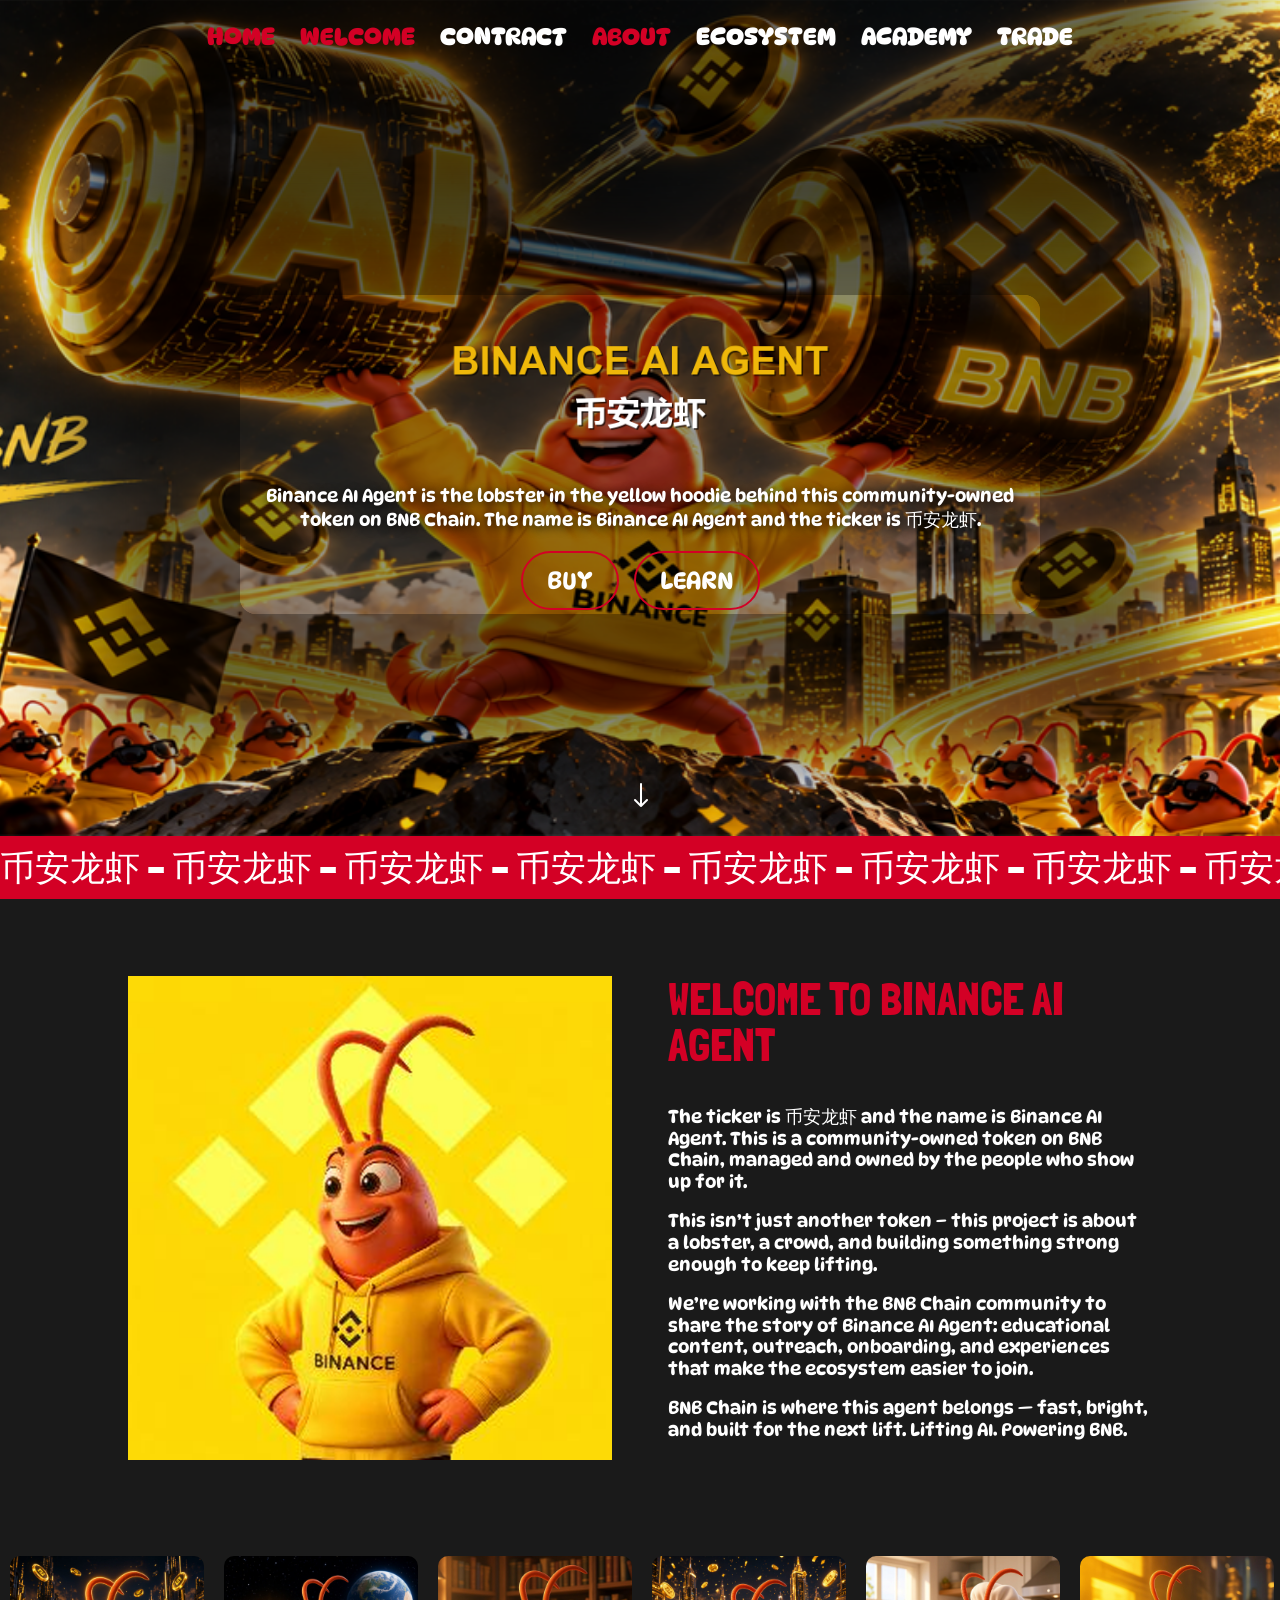
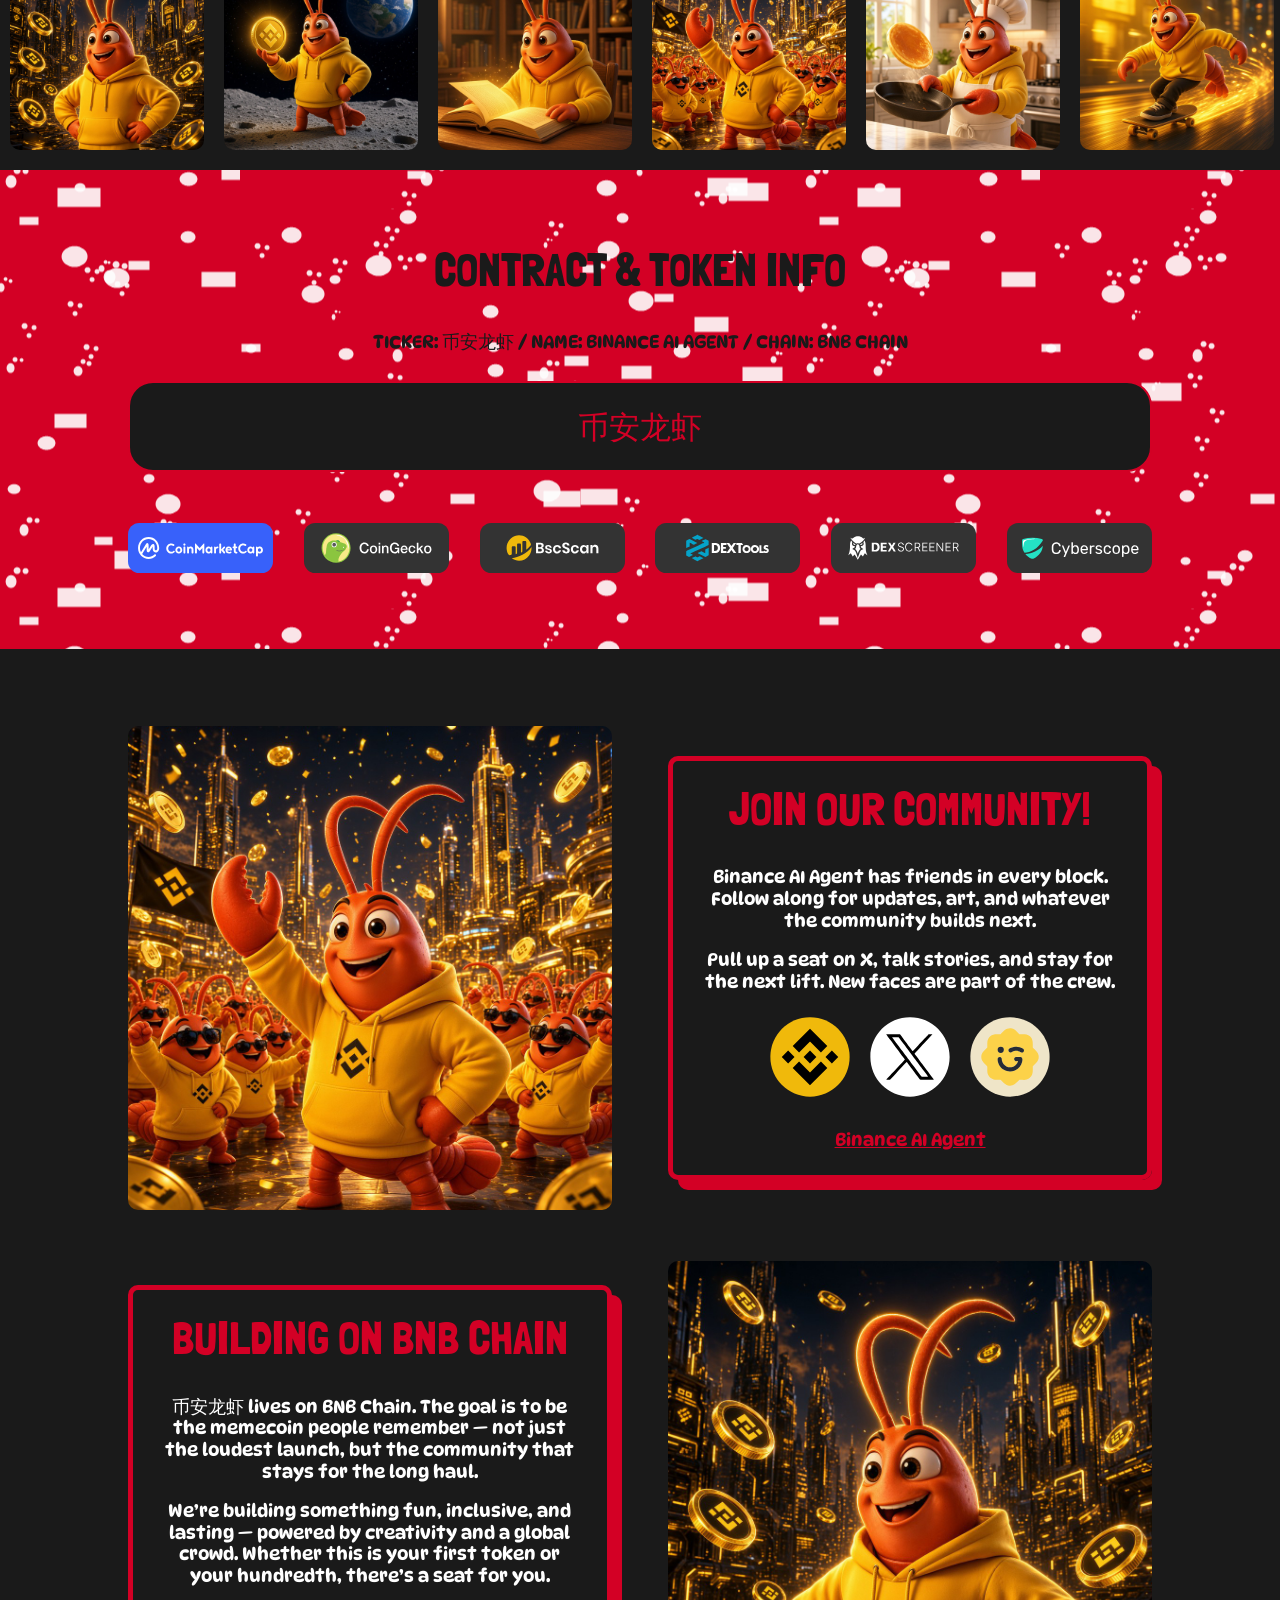
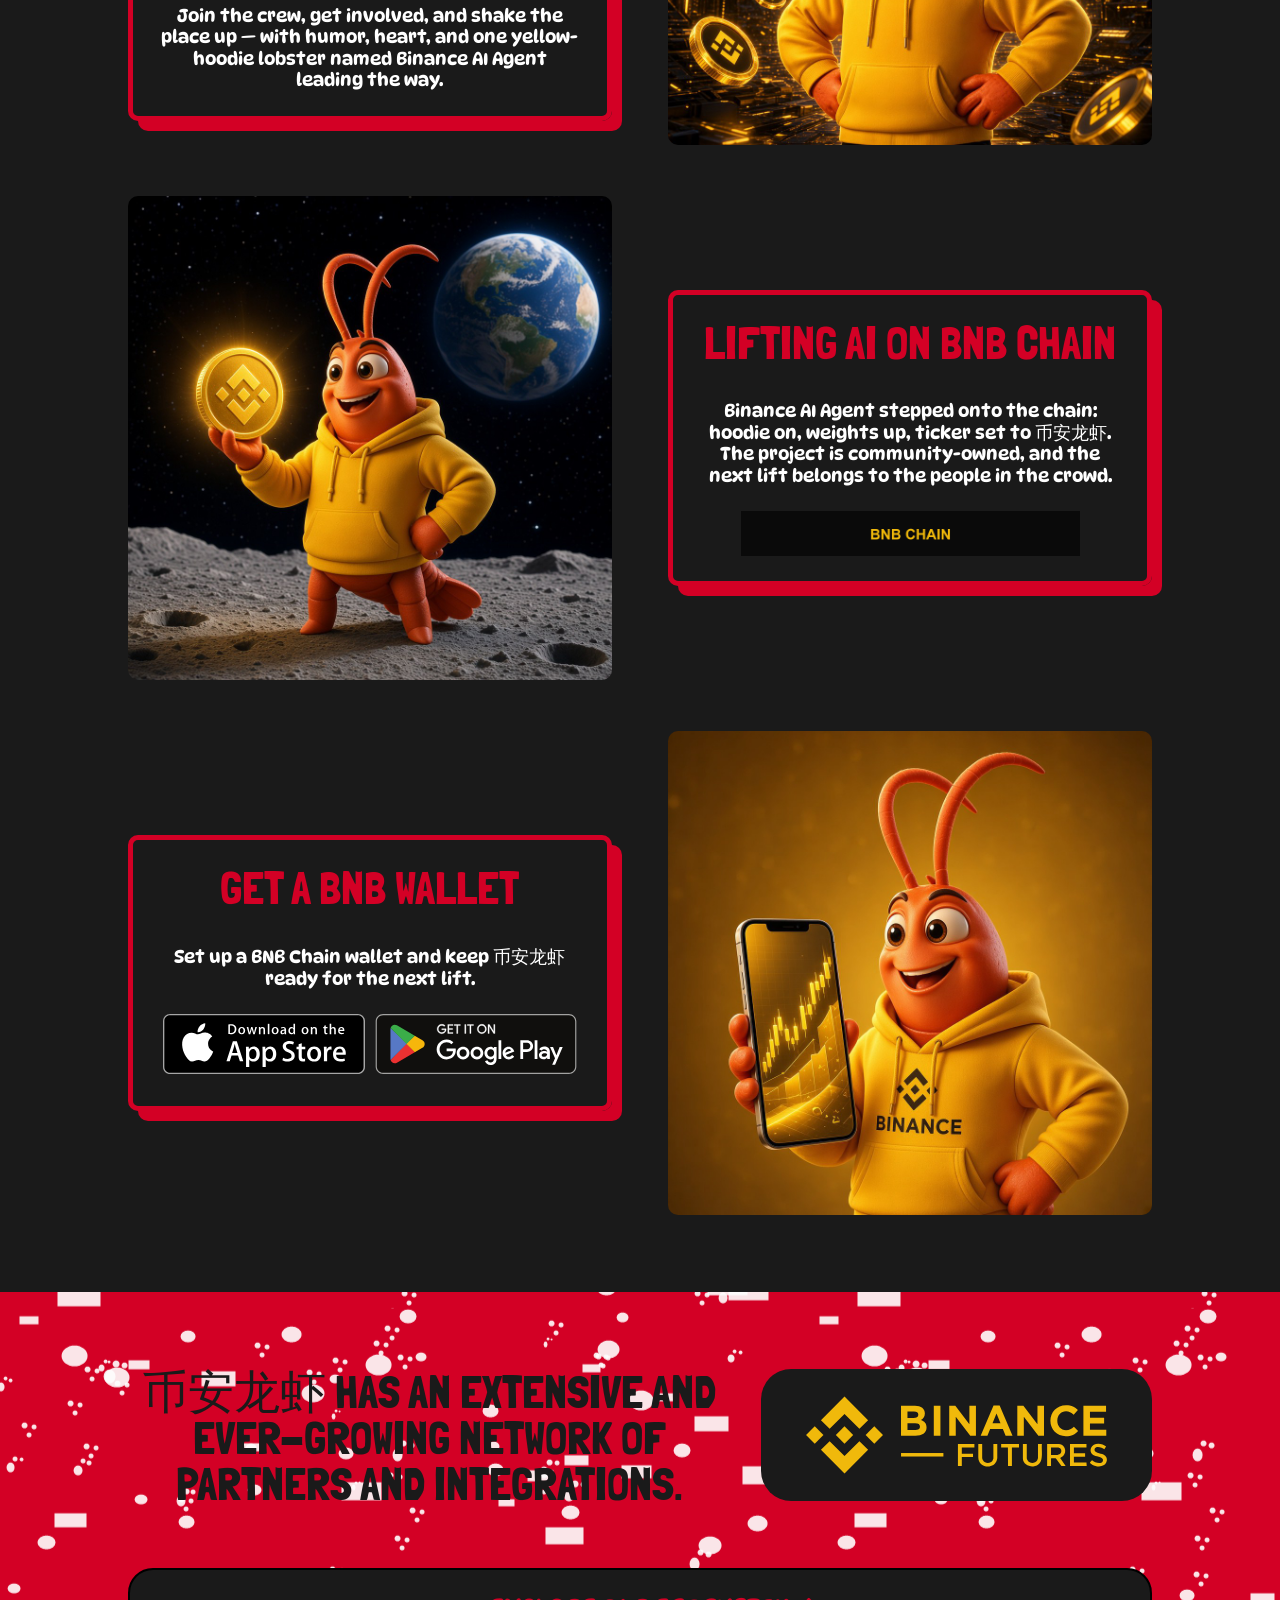
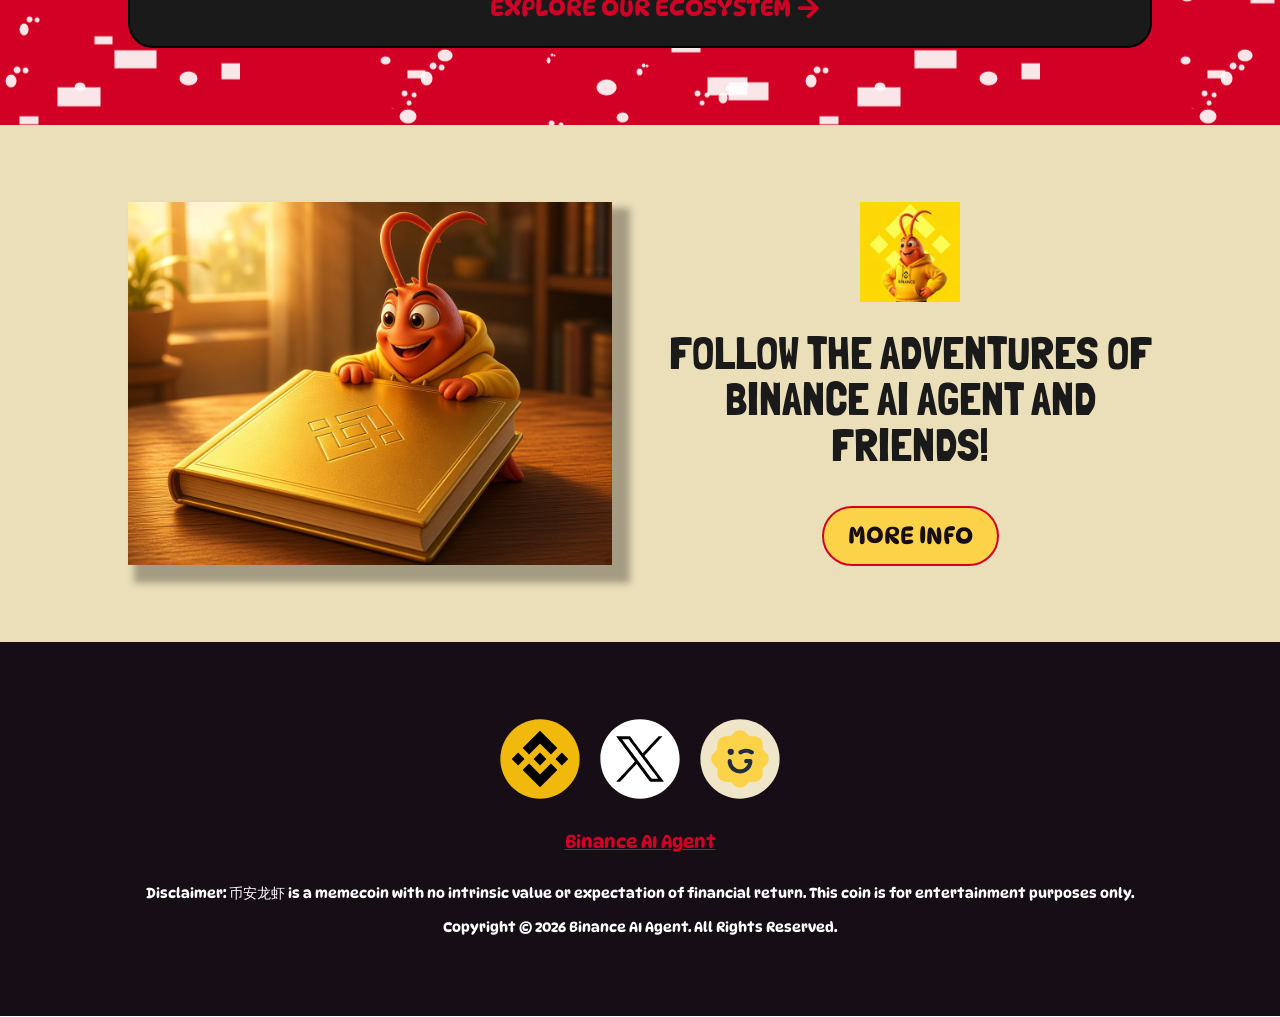
==== index.html @ 74824ec0 "init" ====
<!DOCTYPE html>
<html lang="en-US">
<head>
	<meta charset="UTF-8" />
<meta http-equiv="X-UA-Compatible" content="IE=edge">
	<link rel="pingback" href="https://firstbroccoli.com/xmlrpc.php" />

	<script type="text/javascript">
		document.documentElement.className = 'js';
	</script>
	
	<title>Binance AI Agent | 币安龙虾</title><link rel="stylesheet" href="./wp-content/cache/min/1/225ffd4697bfc59f4a7b1bc38393448a.css" media="all" data-minify="1" />
<style id="et-divi-open-sans-inline-css">/* Original: https://fonts.googleapis.com/css?family=Open+Sans:300italic,400italic,600italic,700italic,800italic,400,300,600,700,800&#038;subset=latin,latin-ext&#038;display=swap *//* User Agent: Mozilla/5.0 (Unknown; Linux x86_64) AppleWebKit/538.1 (KHTML, like Gecko) Safari/538.1 Daum/4.1 */@font-face {font-family: 'Open Sans';font-style: italic;font-weight: 300;font-stretch: normal;font-display: swap;src: url(./fonts.gstatic.com/s/opensans/v44/memQYaGs126MiZpBA-UFUIcVXSCEkx2cmqvXlWq8tWZ0Pw86hd0Rk5hkWV4exQ.ttf) format('truetype');}@font-face {font-family: 'Open Sans';font-style: italic;font-weight: 400;font-stretch: normal;font-display: swap;src: url(./fonts.gstatic.com/s/opensans/v44/memQYaGs126MiZpBA-UFUIcVXSCEkx2cmqvXlWq8tWZ0Pw86hd0Rk8ZkWV4exQ.ttf) format('truetype');}@font-face {font-family: 'Open Sans';font-style: italic;font-weight: 600;font-stretch: normal;font-display: swap;src: url(./fonts.gstatic.com/s/opensans/v44/memQYaGs126MiZpBA-UFUIcVXSCEkx2cmqvXlWq8tWZ0Pw86hd0RkxhjWV4exQ.ttf) format('truetype');}@font-face {font-family: 'Open Sans';font-style: italic;font-weight: 700;font-stretch: normal;font-display: swap;src: url(./fonts.gstatic.com/s/opensans/v44/memQYaGs126MiZpBA-UFUIcVXSCEkx2cmqvXlWq8tWZ0Pw86hd0RkyFjWV4exQ.ttf) format('truetype');}@font-face {font-family: 'Open Sans';font-style: italic;font-weight: 800;font-stretch: normal;font-display: swap;src: url(./fonts.gstatic.com/s/opensans/v44/memQYaGs126MiZpBA-UFUIcVXSCEkx2cmqvXlWq8tWZ0Pw86hd0Rk0ZjWV4exQ.ttf) format('truetype');}@font-face {font-family: 'Open Sans';font-style: normal;font-weight: 300;font-stretch: normal;font-display: swap;src: url(./fonts.gstatic.com/s/opensans/v44/memSYaGs126MiZpBA-UvWbX2vVnXBbObj2OVZyOOSr4dVJWUgsiH0B4uaVc.ttf) format('truetype');}@font-face {font-family: 'Open Sans';font-style: normal;font-weight: 400;font-stretch: normal;font-display: swap;src: url(./fonts.gstatic.com/s/opensans/v44/memSYaGs126MiZpBA-UvWbX2vVnXBbObj2OVZyOOSr4dVJWUgsjZ0B4uaVc.ttf) format('truetype');}@font-face {font-family: 'Open Sans';font-style: normal;font-weight: 600;font-stretch: normal;font-display: swap;src: url(./fonts.gstatic.com/s/opensans/v44/memSYaGs126MiZpBA-UvWbX2vVnXBbObj2OVZyOOSr4dVJWUgsgH1x4uaVc.ttf) format('truetype');}@font-face {font-family: 'Open Sans';font-style: normal;font-weight: 700;font-stretch: normal;font-display: swap;src: url(./fonts.gstatic.com/s/opensans/v44/memSYaGs126MiZpBA-UvWbX2vVnXBbObj2OVZyOOSr4dVJWUgsg-1x4uaVc.ttf) format('truetype');}@font-face {font-family: 'Open Sans';font-style: normal;font-weight: 800;font-stretch: normal;font-display: swap;src: url(./fonts.gstatic.com/s/opensans/v44/memSYaGs126MiZpBA-UvWbX2vVnXBbObj2OVZyOOSr4dVJWUgshZ1x4uaVc.ttf) format('truetype');}/* User Agent: Mozilla/5.0 (Windows NT 6.1; WOW64; rv:27.0) Gecko/20100101 Firefox/27.0 */@font-face {font-family: 'Open Sans';font-style: italic;font-weight: 300;font-stretch: normal;font-display: swap;src: url(./fonts.gstatic.com/s/opensans/v44/memQYaGs126MiZpBA-UFUIcVXSCEkx2cmqvXlWq8tWZ0Pw86hd0Rk5hkWV4exg.woff) format('woff');}@font-face {font-family: 'Open Sans';font-style: italic;font-weight: 400;font-stretch: normal;font-display: swap;src: url(./fonts.gstatic.com/s/opensans/v44/memQYaGs126MiZpBA-UFUIcVXSCEkx2cmqvXlWq8tWZ0Pw86hd0Rk8ZkWV4exg.woff) format('woff');}@font-face {font-family: 'Open Sans';font-style: italic;font-weight: 600;font-stretch: normal;font-display: swap;src: url(./fonts.gstatic.com/s/opensans/v44/memQYaGs126MiZpBA-UFUIcVXSCEkx2cmqvXlWq8tWZ0Pw86hd0RkxhjWV4exg.woff) format('woff');}@font-face {font-family: 'Open Sans';font-style: italic;font-weight: 700;font-stretch: normal;font-display: swap;src: url(./fonts.gstatic.com/s/opensans/v44/memQYaGs126MiZpBA-UFUIcVXSCEkx2cmqvXlWq8tWZ0Pw86hd0RkyFjWV4exg.woff) format('woff');}@font-face {font-family: 'Open Sans';font-style: italic;font-weight: 800;font-stretch: normal;font-display: swap;src: url(./fonts.gstatic.com/s/opensans/v44/memQYaGs126MiZpBA-UFUIcVXSCEkx2cmqvXlWq8tWZ0Pw86hd0Rk0ZjWV4exg.woff) format('woff');}@font-face {font-family: 'Open Sans';font-style: normal;font-weight: 300;font-stretch: normal;font-display: swap;src: url(./fonts.gstatic.com/s/opensans/v44/memSYaGs126MiZpBA-UvWbX2vVnXBbObj2OVZyOOSr4dVJWUgsiH0B4uaVQ.woff) format('woff');}@font-face {font-family: 'Open Sans';font-style: normal;font-weight: 400;font-stretch: normal;font-display: swap;src: url(./fonts.gstatic.com/s/opensans/v44/memSYaGs126MiZpBA-UvWbX2vVnXBbObj2OVZyOOSr4dVJWUgsjZ0B4uaVQ.woff) format('woff');}@font-face {font-family: 'Open Sans';font-style: normal;font-weight: 600;font-stretch: normal;font-display: swap;src: url(./fonts.gstatic.com/s/opensans/v44/memSYaGs126MiZpBA-UvWbX2vVnXBbObj2OVZyOOSr4dVJWUgsgH1x4uaVQ.woff) format('woff');}@font-face {font-family: 'Open Sans';font-style: normal;font-weight: 700;font-stretch: normal;font-display: swap;src: url(./fonts.gstatic.com/s/opensans/v44/memSYaGs126MiZpBA-UvWbX2vVnXBbObj2OVZyOOSr4dVJWUgsg-1x4uaVQ.woff) format('woff');}@font-face {font-family: 'Open Sans';font-style: normal;font-weight: 800;font-stretch: normal;font-display: swap;src: url(./fonts.gstatic.com/s/opensans/v44/memSYaGs126MiZpBA-UvWbX2vVnXBbObj2OVZyOOSr4dVJWUgshZ1x4uaVQ.woff) format('woff');}/* User Agent: Mozilla/5.0 (Windows NT 6.3; rv:39.0) Gecko/20100101 Firefox/39.0 */@font-face {font-family: 'Open Sans';font-style: italic;font-weight: 300;font-stretch: normal;font-display: swap;src: url(./fonts.gstatic.com/s/opensans/v44/memQYaGs126MiZpBA-UFUIcVXSCEkx2cmqvXlWq8tWZ0Pw86hd0Rk5hkWV4ewA.woff2) format('woff2');}@font-face {font-family: 'Open Sans';font-style: italic;font-weight: 400;font-stretch: normal;font-display: swap;src: url(./fonts.gstatic.com/s/opensans/v44/memQYaGs126MiZpBA-UFUIcVXSCEkx2cmqvXlWq8tWZ0Pw86hd0Rk8ZkWV4ewA.woff2) format('woff2');}@font-face {font-family: 'Open Sans';font-style: italic;font-weight: 600;font-stretch: normal;font-display: swap;src: url(./fonts.gstatic.com/s/opensans/v44/memQYaGs126MiZpBA-UFUIcVXSCEkx2cmqvXlWq8tWZ0Pw86hd0RkxhjWV4ewA.woff2) format('woff2');}@font-face {font-family: 'Open Sans';font-style: italic;font-weight: 700;font-stretch: normal;font-display: swap;src: url(./fonts.gstatic.com/s/opensans/v44/memQYaGs126MiZpBA-UFUIcVXSCEkx2cmqvXlWq8tWZ0Pw86hd0RkyFjWV4ewA.woff2) format('woff2');}@font-face {font-family: 'Open Sans';font-style: italic;font-weight: 800;font-stretch: normal;font-display: swap;src: url(./fonts.gstatic.com/s/opensans/v44/memQYaGs126MiZpBA-UFUIcVXSCEkx2cmqvXlWq8tWZ0Pw86hd0Rk0ZjWV4ewA.woff2) format('woff2');}@font-face {font-family: 'Open Sans';font-style: normal;font-weight: 300;font-stretch: normal;font-display: swap;src: url(./fonts.gstatic.com/s/opensans/v44/memSYaGs126MiZpBA-UvWbX2vVnXBbObj2OVZyOOSr4dVJWUgsiH0B4uaVI.woff2) format('woff2');}@font-face {font-family: 'Open Sans';font-style: normal;font-weight: 400;font-stretch: normal;font-display: swap;src: url(./fonts.gstatic.com/s/opensans/v44/memSYaGs126MiZpBA-UvWbX2vVnXBbObj2OVZyOOSr4dVJWUgsjZ0B4uaVI.woff2) format('woff2');}@font-face {font-family: 'Open Sans';font-style: normal;font-weight: 600;font-stretch: normal;font-display: swap;src: url(./fonts.gstatic.com/s/opensans/v44/memSYaGs126MiZpBA-UvWbX2vVnXBbObj2OVZyOOSr4dVJWUgsgH1x4uaVI.woff2) format('woff2');}@font-face {font-family: 'Open Sans';font-style: normal;font-weight: 700;font-stretch: normal;font-display: swap;src: url(./fonts.gstatic.com/s/opensans/v44/memSYaGs126MiZpBA-UvWbX2vVnXBbObj2OVZyOOSr4dVJWUgsg-1x4uaVI.woff2) format('woff2');}@font-face {font-family: 'Open Sans';font-style: normal;font-weight: 800;font-stretch: normal;font-display: swap;src: url(./fonts.gstatic.com/s/opensans/v44/memSYaGs126MiZpBA-UvWbX2vVnXBbObj2OVZyOOSr4dVJWUgshZ1x4uaVI.woff2) format('woff2');}</style><style id="et-builder-googlefonts-cached-inline">/* Original: https://fonts.googleapis.com/css?family=Open+Sans:300,regular,500,600,700,800,300italic,italic,500italic,600italic,700italic,800italic|DynaPuff:regular,500,600,700|Londrina+Solid:100,300,regular,900&#038;subset=latin,latin-ext&#038;display=swap *//* User Agent: Mozilla/5.0 (Unknown; Linux x86_64) AppleWebKit/538.1 (KHTML, like Gecko) Safari/538.1 Daum/4.1 */@font-face {font-family: 'DynaPuff';font-style: normal;font-weight: 400;font-stretch: normal;font-display: swap;src: url(./fonts.gstatic.com/s/dynapuff/v9/z7N5dRvsZDIVHbYPMhZJ3HQ83UaSu4uhr7-ZFeoYkgAr1x8RSxYu2YHhTQ.ttf) format('truetype');}@font-face {font-family: 'DynaPuff';font-style: normal;font-weight: 500;font-stretch: normal;font-display: swap;src: url(./fonts.gstatic.com/s/dynapuff/v9/z7N5dRvsZDIVHbYPMhZJ3HQ83UaSu4uhr7-ZFeoYkgAr1x8RSyQu2YHhTQ.ttf) format('truetype');}@font-face {font-family: 'DynaPuff';font-style: normal;font-weight: 600;font-stretch: normal;font-display: swap;src: url(./fonts.gstatic.com/s/dynapuff/v9/z7N5dRvsZDIVHbYPMhZJ3HQ83UaSu4uhr7-ZFeoYkgAr1x8RS8gp2YHhTQ.ttf) format('truetype');}@font-face {font-family: 'DynaPuff';font-style: normal;font-weight: 700;font-stretch: normal;font-display: swap;src: url(./fonts.gstatic.com/s/dynapuff/v9/z7N5dRvsZDIVHbYPMhZJ3HQ83UaSu4uhr7-ZFeoYkgAr1x8RS_Ep2YHhTQ.ttf) format('truetype');}@font-face {font-family: 'Londrina Solid';font-style: normal;font-weight: 100;font-display: swap;src: url(./fonts.gstatic.com/s/londrinasolid/v19/flUjRq6sw40kQEJxWNgkLuudGfs9GBEUtQ.ttf) format('truetype');}@font-face {font-family: 'Londrina Solid';font-style: normal;font-weight: 300;font-display: swap;src: url(./fonts.gstatic.com/s/londrinasolid/v19/flUiRq6sw40kQEJxWNgkLuudGfv1CgYzlZk.ttf) format('truetype');}@font-face {font-family: 'Londrina Solid';font-style: normal;font-weight: 400;font-display: swap;src: url(./fonts.gstatic.com/s/londrinasolid/v19/flUhRq6sw40kQEJxWNgkLuudGfNeKBY.ttf) format('truetype');}@font-face {font-family: 'Londrina Solid';font-style: normal;font-weight: 900;font-display: swap;src: url(./fonts.gstatic.com/s/londrinasolid/v19/flUiRq6sw40kQEJxWNgkLuudGfvdDwYzlZk.ttf) format('truetype');}@font-face {font-family: 'Open Sans';font-style: italic;font-weight: 300;font-stretch: normal;font-display: swap;src: url(./fonts.gstatic.com/s/opensans/v44/memQYaGs126MiZpBA-UFUIcVXSCEkx2cmqvXlWq8tWZ0Pw86hd0Rk5hkWV4exQ.ttf) format('truetype');}@font-face {font-family: 'Open Sans';font-style: italic;font-weight: 400;font-stretch: normal;font-display: swap;src: url(./fonts.gstatic.com/s/opensans/v44/memQYaGs126MiZpBA-UFUIcVXSCEkx2cmqvXlWq8tWZ0Pw86hd0Rk8ZkWV4exQ.ttf) format('truetype');}@font-face {font-family: 'Open Sans';font-style: italic;font-weight: 500;font-stretch: normal;font-display: swap;src: url(./fonts.gstatic.com/s/opensans/v44/memQYaGs126MiZpBA-UFUIcVXSCEkx2cmqvXlWq8tWZ0Pw86hd0Rk_RkWV4exQ.ttf) format('truetype');}@font-face {font-family: 'Open Sans';font-style: italic;font-weight: 600;font-stretch: normal;font-display: swap;src: url(./fonts.gstatic.com/s/opensans/v44/memQYaGs126MiZpBA-UFUIcVXSCEkx2cmqvXlWq8tWZ0Pw86hd0RkxhjWV4exQ.ttf) format('truetype');}@font-face {font-family: 'Open Sans';font-style: italic;font-weight: 700;font-stretch: normal;font-display: swap;src: url(./fonts.gstatic.com/s/opensans/v44/memQYaGs126MiZpBA-UFUIcVXSCEkx2cmqvXlWq8tWZ0Pw86hd0RkyFjWV4exQ.ttf) format('truetype');}@font-face {font-family: 'Open Sans';font-style: italic;font-weight: 800;font-stretch: normal;font-display: swap;src: url(./fonts.gstatic.com/s/opensans/v44/memQYaGs126MiZpBA-UFUIcVXSCEkx2cmqvXlWq8tWZ0Pw86hd0Rk0ZjWV4exQ.ttf) format('truetype');}@font-face {font-family: 'Open Sans';font-style: normal;font-weight: 300;font-stretch: normal;font-display: swap;src: url(./fonts.gstatic.com/s/opensans/v44/memSYaGs126MiZpBA-UvWbX2vVnXBbObj2OVZyOOSr4dVJWUgsiH0B4uaVc.ttf) format('truetype');}@font-face {font-family: 'Open Sans';font-style: normal;font-weight: 400;font-stretch: normal;font-display: swap;src: url(./fonts.gstatic.com/s/opensans/v44/memSYaGs126MiZpBA-UvWbX2vVnXBbObj2OVZyOOSr4dVJWUgsjZ0B4uaVc.ttf) format('truetype');}@font-face {font-family: 'Open Sans';font-style: normal;font-weight: 500;font-stretch: normal;font-display: swap;src: url(./fonts.gstatic.com/s/opensans/v44/memSYaGs126MiZpBA-UvWbX2vVnXBbObj2OVZyOOSr4dVJWUgsjr0B4uaVc.ttf) format('truetype');}@font-face {font-family: 'Open Sans';font-style: normal;font-weight: 600;font-stretch: normal;font-display: swap;src: url(./fonts.gstatic.com/s/opensans/v44/memSYaGs126MiZpBA-UvWbX2vVnXBbObj2OVZyOOSr4dVJWUgsgH1x4uaVc.ttf) format('truetype');}@font-face {font-family: 'Open Sans';font-style: normal;font-weight: 700;font-stretch: normal;font-display: swap;src: url(./fonts.gstatic.com/s/opensans/v44/memSYaGs126MiZpBA-UvWbX2vVnXBbObj2OVZyOOSr4dVJWUgsg-1x4uaVc.ttf) format('truetype');}@font-face {font-family: 'Open Sans';font-style: normal;font-weight: 800;font-stretch: normal;font-display: swap;src: url(./fonts.gstatic.com/s/opensans/v44/memSYaGs126MiZpBA-UvWbX2vVnXBbObj2OVZyOOSr4dVJWUgshZ1x4uaVc.ttf) format('truetype');}/* User Agent: Mozilla/5.0 (Windows NT 6.1; WOW64; rv:27.0) Gecko/20100101 Firefox/27.0 */@font-face {font-family: 'DynaPuff';font-style: normal;font-weight: 400;font-stretch: normal;font-display: swap;src: url(./fonts.gstatic.com/s/dynapuff/v9/z7N5dRvsZDIVHbYPMhZJ3HQ83UaSu4uhr7-ZFeoYkgAr1x8RSxYu2YHhTg.woff) format('woff');}@font-face {font-family: 'DynaPuff';font-style: normal;font-weight: 500;font-stretch: normal;font-display: swap;src: url(./fonts.gstatic.com/s/dynapuff/v9/z7N5dRvsZDIVHbYPMhZJ3HQ83UaSu4uhr7-ZFeoYkgAr1x8RSyQu2YHhTg.woff) format('woff');}@font-face {font-family: 'DynaPuff';font-style: normal;font-weight: 600;font-stretch: normal;font-display: swap;src: url(./fonts.gstatic.com/s/dynapuff/v9/z7N5dRvsZDIVHbYPMhZJ3HQ83UaSu4uhr7-ZFeoYkgAr1x8RS8gp2YHhTg.woff) format('woff');}@font-face {font-family: 'DynaPuff';font-style: normal;font-weight: 700;font-stretch: normal;font-display: swap;src: url(./fonts.gstatic.com/s/dynapuff/v9/z7N5dRvsZDIVHbYPMhZJ3HQ83UaSu4uhr7-ZFeoYkgAr1x8RS_Ep2YHhTg.woff) format('woff');}@font-face {font-family: 'Londrina Solid';font-style: normal;font-weight: 100;font-display: swap;src: url(./fonts.gstatic.com/s/londrinasolid/v19/flUjRq6sw40kQEJxWNgkLuudGfs9GBEUtg.woff) format('woff');}@font-face {font-family: 'Londrina Solid';font-style: normal;font-weight: 300;font-display: swap;src: url(./fonts.gstatic.com/s/londrinasolid/v19/flUiRq6sw40kQEJxWNgkLuudGfv1CgYzlZo.woff) format('woff');}@font-face {font-family: 'Londrina Solid';font-style: normal;font-weight: 400;font-display: swap;src: url(./fonts.gstatic.com/s/londrinasolid/v19/flUhRq6sw40kQEJxWNgkLuudGfNeKBU.woff) format('woff');}@font-face {font-family: 'Londrina Solid';font-style: normal;font-weight: 900;font-display: swap;src: url(./fonts.gstatic.com/s/londrinasolid/v19/flUiRq6sw40kQEJxWNgkLuudGfvdDwYzlZo.woff) format('woff');}@font-face {font-family: 'Open Sans';font-style: italic;font-weight: 300;font-stretch: normal;font-display: swap;src: url(./fonts.gstatic.com/s/opensans/v44/memQYaGs126MiZpBA-UFUIcVXSCEkx2cmqvXlWq8tWZ0Pw86hd0Rk5hkWV4exg.woff) format('woff');}@font-face {font-family: 'Open Sans';font-style: italic;font-weight: 400;font-stretch: normal;font-display: swap;src: url(./fonts.gstatic.com/s/opensans/v44/memQYaGs126MiZpBA-UFUIcVXSCEkx2cmqvXlWq8tWZ0Pw86hd0Rk8ZkWV4exg.woff) format('woff');}@font-face {font-family: 'Open Sans';font-style: italic;font-weight: 500;font-stretch: normal;font-display: swap;src: url(./fonts.gstatic.com/s/opensans/v44/memQYaGs126MiZpBA-UFUIcVXSCEkx2cmqvXlWq8tWZ0Pw86hd0Rk_RkWV4exg.woff) format('woff');}@font-face {font-family: 'Open Sans';font-style: italic;font-weight: 600;font-stretch: normal;font-display: swap;src: url(./fonts.gstatic.com/s/opensans/v44/memQYaGs126MiZpBA-UFUIcVXSCEkx2cmqvXlWq8tWZ0Pw86hd0RkxhjWV4exg.woff) format('woff');}@font-face {font-family: 'Open Sans';font-style: italic;font-weight: 700;font-stretch: normal;font-display: swap;src: url(./fonts.gstatic.com/s/opensans/v44/memQYaGs126MiZpBA-UFUIcVXSCEkx2cmqvXlWq8tWZ0Pw86hd0RkyFjWV4exg.woff) format('woff');}@font-face {font-family: 'Open Sans';font-style: italic;font-weight: 800;font-stretch: normal;font-display: swap;src: url(./fonts.gstatic.com/s/opensans/v44/memQYaGs126MiZpBA-UFUIcVXSCEkx2cmqvXlWq8tWZ0Pw86hd0Rk0ZjWV4exg.woff) format('woff');}@font-face {font-family: 'Open Sans';font-style: normal;font-weight: 300;font-stretch: normal;font-display: swap;src: url(./fonts.gstatic.com/s/opensans/v44/memSYaGs126MiZpBA-UvWbX2vVnXBbObj2OVZyOOSr4dVJWUgsiH0B4uaVQ.woff) format('woff');}@font-face {font-family: 'Open Sans';font-style: normal;font-weight: 400;font-stretch: normal;font-display: swap;src: url(./fonts.gstatic.com/s/opensans/v44/memSYaGs126MiZpBA-UvWbX2vVnXBbObj2OVZyOOSr4dVJWUgsjZ0B4uaVQ.woff) format('woff');}@font-face {font-family: 'Open Sans';font-style: normal;font-weight: 500;font-stretch: normal;font-display: swap;src: url(./fonts.gstatic.com/s/opensans/v44/memSYaGs126MiZpBA-UvWbX2vVnXBbObj2OVZyOOSr4dVJWUgsjr0B4uaVQ.woff) format('woff');}@font-face {font-family: 'Open Sans';font-style: normal;font-weight: 600;font-stretch: normal;font-display: swap;src: url(./fonts.gstatic.com/s/opensans/v44/memSYaGs126MiZpBA-UvWbX2vVnXBbObj2OVZyOOSr4dVJWUgsgH1x4uaVQ.woff) format('woff');}@font-face {font-family: 'Open Sans';font-style: normal;font-weight: 700;font-stretch: normal;font-display: swap;src: url(./fonts.gstatic.com/s/opensans/v44/memSYaGs126MiZpBA-UvWbX2vVnXBbObj2OVZyOOSr4dVJWUgsg-1x4uaVQ.woff) format('woff');}@font-face {font-family: 'Open Sans';font-style: normal;font-weight: 800;font-stretch: normal;font-display: swap;src: url(./fonts.gstatic.com/s/opensans/v44/memSYaGs126MiZpBA-UvWbX2vVnXBbObj2OVZyOOSr4dVJWUgshZ1x4uaVQ.woff) format('woff');}/* User Agent: Mozilla/5.0 (Windows NT 6.3; rv:39.0) Gecko/20100101 Firefox/39.0 */@font-face {font-family: 'DynaPuff';font-style: normal;font-weight: 400;font-stretch: normal;font-display: swap;src: url(./fonts.gstatic.com/s/dynapuff/v9/z7N5dRvsZDIVHbYPMhZJ3HQ83UaSu4uhr7-ZFeoYkgAr1x8RSxYu2YHhSA.woff2) format('woff2');}@font-face {font-family: 'DynaPuff';font-style: normal;font-weight: 500;font-stretch: normal;font-display: swap;src: url(./fonts.gstatic.com/s/dynapuff/v9/z7N5dRvsZDIVHbYPMhZJ3HQ83UaSu4uhr7-ZFeoYkgAr1x8RSyQu2YHhSA.woff2) format('woff2');}@font-face {font-family: 'DynaPuff';font-style: normal;font-weight: 600;font-stretch: normal;font-display: swap;src: url(./fonts.gstatic.com/s/dynapuff/v9/z7N5dRvsZDIVHbYPMhZJ3HQ83UaSu4uhr7-ZFeoYkgAr1x8RS8gp2YHhSA.woff2) format('woff2');}@font-face {font-family: 'DynaPuff';font-style: normal;font-weight: 700;font-stretch: normal;font-display: swap;src: url(./fonts.gstatic.com/s/dynapuff/v9/z7N5dRvsZDIVHbYPMhZJ3HQ83UaSu4uhr7-ZFeoYkgAr1x8RS_Ep2YHhSA.woff2) format('woff2');}@font-face {font-family: 'Londrina Solid';font-style: normal;font-weight: 100;font-display: swap;src: url(./fonts.gstatic.com/s/londrinasolid/v19/flUjRq6sw40kQEJxWNgkLuudGfs9GBEUsA.woff2) format('woff2');}@font-face {font-family: 'Londrina Solid';font-style: normal;font-weight: 300;font-display: swap;src: url(./fonts.gstatic.com/s/londrinasolid/v19/flUiRq6sw40kQEJxWNgkLuudGfv1CgYzlZw.woff2) format('woff2');}@font-face {font-family: 'Londrina Solid';font-style: normal;font-weight: 400;font-display: swap;src: url(./fonts.gstatic.com/s/londrinasolid/v19/flUhRq6sw40kQEJxWNgkLuudGfNeKBM.woff2) format('woff2');}@font-face {font-family: 'Londrina Solid';font-style: normal;font-weight: 900;font-display: swap;src: url(./fonts.gstatic.com/s/londrinasolid/v19/flUiRq6sw40kQEJxWNgkLuudGfvdDwYzlZw.woff2) format('woff2');}@font-face {font-family: 'Open Sans';font-style: italic;font-weight: 300;font-stretch: normal;font-display: swap;src: url(./fonts.gstatic.com/s/opensans/v44/memQYaGs126MiZpBA-UFUIcVXSCEkx2cmqvXlWq8tWZ0Pw86hd0Rk5hkWV4ewA.woff2) format('woff2');}@font-face {font-family: 'Open Sans';font-style: italic;font-weight: 400;font-stretch: normal;font-display: swap;src: url(./fonts.gstatic.com/s/opensans/v44/memQYaGs126MiZpBA-UFUIcVXSCEkx2cmqvXlWq8tWZ0Pw86hd0Rk8ZkWV4ewA.woff2) format('woff2');}@font-face {font-family: 'Open Sans';font-style: italic;font-weight: 500;font-stretch: normal;font-display: swap;src: url(./fonts.gstatic.com/s/opensans/v44/memQYaGs126MiZpBA-UFUIcVXSCEkx2cmqvXlWq8tWZ0Pw86hd0Rk_RkWV4ewA.woff2) format('woff2');}@font-face {font-family: 'Open Sans';font-style: italic;font-weight: 600;font-stretch: normal;font-display: swap;src: url(./fonts.gstatic.com/s/opensans/v44/memQYaGs126MiZpBA-UFUIcVXSCEkx2cmqvXlWq8tWZ0Pw86hd0RkxhjWV4ewA.woff2) format('woff2');}@font-face {font-family: 'Open Sans';font-style: italic;font-weight: 700;font-stretch: normal;font-display: swap;src: url(./fonts.gstatic.com/s/opensans/v44/memQYaGs126MiZpBA-UFUIcVXSCEkx2cmqvXlWq8tWZ0Pw86hd0RkyFjWV4ewA.woff2) format('woff2');}@font-face {font-family: 'Open Sans';font-style: italic;font-weight: 800;font-stretch: normal;font-display: swap;src: url(./fonts.gstatic.com/s/opensans/v44/memQYaGs126MiZpBA-UFUIcVXSCEkx2cmqvXlWq8tWZ0Pw86hd0Rk0ZjWV4ewA.woff2) format('woff2');}@font-face {font-family: 'Open Sans';font-style: normal;font-weight: 300;font-stretch: normal;font-display: swap;src: url(./fonts.gstatic.com/s/opensans/v44/memSYaGs126MiZpBA-UvWbX2vVnXBbObj2OVZyOOSr4dVJWUgsiH0B4uaVI.woff2) format('woff2');}@font-face {font-family: 'Open Sans';font-style: normal;font-weight: 400;font-stretch: normal;font-display: swap;src: url(./fonts.gstatic.com/s/opensans/v44/memSYaGs126MiZpBA-UvWbX2vVnXBbObj2OVZyOOSr4dVJWUgsjZ0B4uaVI.woff2) format('woff2');}@font-face {font-family: 'Open Sans';font-style: normal;font-weight: 500;font-stretch: normal;font-display: swap;src: url(./fonts.gstatic.com/s/opensans/v44/memSYaGs126MiZpBA-UvWbX2vVnXBbObj2OVZyOOSr4dVJWUgsjr0B4uaVI.woff2) format('woff2');}@font-face {font-family: 'Open Sans';font-style: normal;font-weight: 600;font-stretch: normal;font-display: swap;src: url(./fonts.gstatic.com/s/opensans/v44/memSYaGs126MiZpBA-UvWbX2vVnXBbObj2OVZyOOSr4dVJWUgsgH1x4uaVI.woff2) format('woff2');}@font-face {font-family: 'Open Sans';font-style: normal;font-weight: 700;font-stretch: normal;font-display: swap;src: url(./fonts.gstatic.com/s/opensans/v44/memSYaGs126MiZpBA-UvWbX2vVnXBbObj2OVZyOOSr4dVJWUgsg-1x4uaVI.woff2) format('woff2');}@font-face {font-family: 'Open Sans';font-style: normal;font-weight: 800;font-stretch: normal;font-display: swap;src: url(./fonts.gstatic.com/s/opensans/v44/memSYaGs126MiZpBA-UvWbX2vVnXBbObj2OVZyOOSr4dVJWUgshZ1x4uaVI.woff2) format('woff2');}</style><meta name='robots' content='max-image-preview:large' />
<script type="text/javascript">
			let jqueryParams=[],jQuery=function(r){return jqueryParams=[...jqueryParams,r],jQuery},$=function(r){return jqueryParams=[...jqueryParams,r],$};window.jQuery=jQuery,window.$=jQuery;let customHeadScripts=!1;jQuery.fn=jQuery.prototype={},$.fn=jQuery.prototype={},jQuery.noConflict=function(r){if(window.jQuery)return jQuery=window.jQuery,$=window.jQuery,customHeadScripts=!0,jQuery.noConflict},jQuery.ready=function(r){jqueryParams=[...jqueryParams,r]},$.ready=function(r){jqueryParams=[...jqueryParams,r]},jQuery.load=function(r){jqueryParams=[...jqueryParams,r]},$.load=function(r){jqueryParams=[...jqueryParams,r]},jQuery.fn.ready=function(r){jqueryParams=[...jqueryParams,r]},$.fn.ready=function(r){jqueryParams=[...jqueryParams,r]};</script>
<link rel="alternate" type="application/rss+xml" title="firstbroccoli.com &raquo; Feed" href="https://firstbroccoli.com/feed/" />
<link rel="alternate" type="application/rss+xml" title="firstbroccoli.com &raquo; Comments Feed" href="https://firstbroccoli.com/comments/feed/" />
<meta content="Divi v.4.27.4" name="generator"/><style id='wp-emoji-styles-inline-css' type='text/css'>

	img.wp-smiley, img.emoji {
		display: inline !important;
		border: none !important;
		box-shadow: none !important;
		height: 1em !important;
		width: 1em !important;
		margin: 0 0.07em !important;
		vertical-align: -0.1em !important;
		background: none !important;
		padding: 0 !important;
	}
</style>
<style id='wp-block-library-theme-inline-css' type='text/css'>
.wp-block-audio :where(figcaption){color:#555;font-size:13px;text-align:center}.is-dark-theme .wp-block-audio :where(figcaption){color:#ffffffa6}.wp-block-audio{margin:0 0 1em}.wp-block-code{border:1px solid #ccc;border-radius:4px;font-family:Menlo,Consolas,monaco,monospace;padding:.8em 1em}.wp-block-embed :where(figcaption){color:#555;font-size:13px;text-align:center}.is-dark-theme .wp-block-embed :where(figcaption){color:#ffffffa6}.wp-block-embed{margin:0 0 1em}.blocks-gallery-caption{color:#555;font-size:13px;text-align:center}.is-dark-theme .blocks-gallery-caption{color:#ffffffa6}:root :where(.wp-block-image figcaption){color:#555;font-size:13px;text-align:center}.is-dark-theme :root :where(.wp-block-image figcaption){color:#ffffffa6}.wp-block-image{margin:0 0 1em}.wp-block-pullquote{border-bottom:4px solid;border-top:4px solid;color:currentColor;margin-bottom:1.75em}.wp-block-pullquote cite,.wp-block-pullquote footer,.wp-block-pullquote__citation{color:currentColor;font-size:.8125em;font-style:normal;text-transform:uppercase}.wp-block-quote{border-left:.25em solid;margin:0 0 1.75em;padding-left:1em}.wp-block-quote cite,.wp-block-quote footer{color:currentColor;font-size:.8125em;font-style:normal;position:relative}.wp-block-quote:where(.has-text-align-right){border-left:none;border-right:.25em solid;padding-left:0;padding-right:1em}.wp-block-quote:where(.has-text-align-center){border:none;padding-left:0}.wp-block-quote.is-large,.wp-block-quote.is-style-large,.wp-block-quote:where(.is-style-plain){border:none}.wp-block-search .wp-block-search__label{font-weight:700}.wp-block-search__button{border:1px solid #ccc;padding:.375em .625em}:where(.wp-block-group.has-background){padding:1.25em 2.375em}.wp-block-separator.has-css-opacity{opacity:.4}.wp-block-separator{border:none;border-bottom:2px solid;margin-left:auto;margin-right:auto}.wp-block-separator.has-alpha-channel-opacity{opacity:1}.wp-block-separator:not(.is-style-wide):not(.is-style-dots){width:100px}.wp-block-separator.has-background:not(.is-style-dots){border-bottom:none;height:1px}.wp-block-separator.has-background:not(.is-style-wide):not(.is-style-dots){height:2px}.wp-block-table{margin:0 0 1em}.wp-block-table td,.wp-block-table th{word-break:normal}.wp-block-table :where(figcaption){color:#555;font-size:13px;text-align:center}.is-dark-theme .wp-block-table :where(figcaption){color:#ffffffa6}.wp-block-video :where(figcaption){color:#555;font-size:13px;text-align:center}.is-dark-theme .wp-block-video :where(figcaption){color:#ffffffa6}.wp-block-video{margin:0 0 1em}:root :where(.wp-block-template-part.has-background){margin-bottom:0;margin-top:0;padding:1.25em 2.375em}
</style>
<style id='global-styles-inline-css' type='text/css'>
:root{--wp--preset--aspect-ratio--square: 1;--wp--preset--aspect-ratio--4-3: 4/3;--wp--preset--aspect-ratio--3-4: 3/4;--wp--preset--aspect-ratio--3-2: 3/2;--wp--preset--aspect-ratio--2-3: 2/3;--wp--preset--aspect-ratio--16-9: 16/9;--wp--preset--aspect-ratio--9-16: 9/16;--wp--preset--color--black: #000000;--wp--preset--color--cyan-bluish-gray: #abb8c3;--wp--preset--color--white: #ffffff;--wp--preset--color--pale-pink: #f78da7;--wp--preset--color--vivid-red: #cf2e2e;--wp--preset--color--luminous-vivid-orange: #ff6900;--wp--preset--color--luminous-vivid-amber: #fcb900;--wp--preset--color--light-green-cyan: #7bdcb5;--wp--preset--color--vivid-green-cyan: #00d084;--wp--preset--color--pale-cyan-blue: #8ed1fc;--wp--preset--color--vivid-cyan-blue: #0693e3;--wp--preset--color--vivid-purple: #9b51e0;--wp--preset--gradient--vivid-cyan-blue-to-vivid-purple: linear-gradient(135deg,rgba(6,147,227,1) 0%,rgb(155,81,224) 100%);--wp--preset--gradient--light-green-cyan-to-vivid-green-cyan: linear-gradient(135deg,rgb(122,220,180) 0%,rgb(0,208,130) 100%);--wp--preset--gradient--luminous-vivid-amber-to-luminous-vivid-orange: linear-gradient(135deg,rgba(252,185,0,1) 0%,rgba(255,105,0,1) 100%);--wp--preset--gradient--luminous-vivid-orange-to-vivid-red: linear-gradient(135deg,rgba(255,105,0,1) 0%,rgb(207,46,46) 100%);--wp--preset--gradient--very-light-gray-to-cyan-bluish-gray: linear-gradient(135deg,rgb(238,238,238) 0%,rgb(169,184,195) 100%);--wp--preset--gradient--cool-to-warm-spectrum: linear-gradient(135deg,rgb(74,234,220) 0%,rgb(151,120,209) 20%,rgb(207,42,186) 40%,rgb(238,44,130) 60%,rgb(251,105,98) 80%,rgb(254,248,76) 100%);--wp--preset--gradient--blush-light-purple: linear-gradient(135deg,rgb(255,206,236) 0%,rgb(152,150,240) 100%);--wp--preset--gradient--blush-bordeaux: linear-gradient(135deg,rgb(254,205,165) 0%,rgb(254,45,45) 50%,rgb(107,0,62) 100%);--wp--preset--gradient--luminous-dusk: linear-gradient(135deg,rgb(255,203,112) 0%,rgb(199,81,192) 50%,rgb(65,88,208) 100%);--wp--preset--gradient--pale-ocean: linear-gradient(135deg,rgb(255,245,203) 0%,rgb(182,227,212) 50%,rgb(51,167,181) 100%);--wp--preset--gradient--electric-grass: linear-gradient(135deg,rgb(202,248,128) 0%,rgb(113,206,126) 100%);--wp--preset--gradient--midnight: linear-gradient(135deg,rgb(2,3,129) 0%,rgb(40,116,252) 100%);--wp--preset--font-size--small: 13px;--wp--preset--font-size--medium: 20px;--wp--preset--font-size--large: 36px;--wp--preset--font-size--x-large: 42px;--wp--preset--spacing--20: 0.44rem;--wp--preset--spacing--30: 0.67rem;--wp--preset--spacing--40: 1rem;--wp--preset--spacing--50: 1.5rem;--wp--preset--spacing--60: 2.25rem;--wp--preset--spacing--70: 3.38rem;--wp--preset--spacing--80: 5.06rem;--wp--preset--shadow--natural: 6px 6px 9px rgba(0, 0, 0, 0.2);--wp--preset--shadow--deep: 12px 12px 50px rgba(0, 0, 0, 0.4);--wp--preset--shadow--sharp: 6px 6px 0px rgba(0, 0, 0, 0.2);--wp--preset--shadow--outlined: 6px 6px 0px -3px rgba(255, 255, 255, 1), 6px 6px rgba(0, 0, 0, 1);--wp--preset--shadow--crisp: 6px 6px 0px rgba(0, 0, 0, 1);}:root { --wp--style--global--content-size: 823px;--wp--style--global--wide-size: 1080px; }:where(body) { margin: 0; }.wp-site-blocks > .alignleft { float: left; margin-right: 2em; }.wp-site-blocks > .alignright { float: right; margin-left: 2em; }.wp-site-blocks > .aligncenter { justify-content: center; margin-left: auto; margin-right: auto; }:where(.is-layout-flex){gap: 0.5em;}:where(.is-layout-grid){gap: 0.5em;}.is-layout-flow > .alignleft{float: left;margin-inline-start: 0;margin-inline-end: 2em;}.is-layout-flow > .alignright{float: right;margin-inline-start: 2em;margin-inline-end: 0;}.is-layout-flow > .aligncenter{margin-left: auto !important;margin-right: auto !important;}.is-layout-constrained > .alignleft{float: left;margin-inline-start: 0;margin-inline-end: 2em;}.is-layout-constrained > .alignright{float: right;margin-inline-start: 2em;margin-inline-end: 0;}.is-layout-constrained > .aligncenter{margin-left: auto !important;margin-right: auto !important;}.is-layout-constrained > :where(:not(.alignleft):not(.alignright):not(.alignfull)){max-width: var(--wp--style--global--content-size);margin-left: auto !important;margin-right: auto !important;}.is-layout-constrained > .alignwide{max-width: var(--wp--style--global--wide-size);}body .is-layout-flex{display: flex;}.is-layout-flex{flex-wrap: wrap;align-items: center;}.is-layout-flex > :is(*, div){margin: 0;}body .is-layout-grid{display: grid;}.is-layout-grid > :is(*, div){margin: 0;}body{padding-top: 0px;padding-right: 0px;padding-bottom: 0px;padding-left: 0px;}:root :where(.wp-element-button, .wp-block-button__link){background-color: #32373c;border-width: 0;color: #fff;font-family: inherit;font-size: inherit;line-height: inherit;padding: calc(0.667em + 2px) calc(1.333em + 2px);text-decoration: none;}.has-black-color{color: var(--wp--preset--color--black) !important;}.has-cyan-bluish-gray-color{color: var(--wp--preset--color--cyan-bluish-gray) !important;}.has-white-color{color: var(--wp--preset--color--white) !important;}.has-pale-pink-color{color: var(--wp--preset--color--pale-pink) !important;}.has-vivid-red-color{color: var(--wp--preset--color--vivid-red) !important;}.has-luminous-vivid-orange-color{color: var(--wp--preset--color--luminous-vivid-orange) !important;}.has-luminous-vivid-amber-color{color: var(--wp--preset--color--luminous-vivid-amber) !important;}.has-light-green-cyan-color{color: var(--wp--preset--color--light-green-cyan) !important;}.has-vivid-green-cyan-color{color: var(--wp--preset--color--vivid-green-cyan) !important;}.has-pale-cyan-blue-color{color: var(--wp--preset--color--pale-cyan-blue) !important;}.has-vivid-cyan-blue-color{color: var(--wp--preset--color--vivid-cyan-blue) !important;}.has-vivid-purple-color{color: var(--wp--preset--color--vivid-purple) !important;}.has-black-background-color{background-color: var(--wp--preset--color--black) !important;}.has-cyan-bluish-gray-background-color{background-color: var(--wp--preset--color--cyan-bluish-gray) !important;}.has-white-background-color{background-color: var(--wp--preset--color--white) !important;}.has-pale-pink-background-color{background-color: var(--wp--preset--color--pale-pink) !important;}.has-vivid-red-background-color{background-color: var(--wp--preset--color--vivid-red) !important;}.has-luminous-vivid-orange-background-color{background-color: var(--wp--preset--color--luminous-vivid-orange) !important;}.has-luminous-vivid-amber-background-color{background-color: var(--wp--preset--color--luminous-vivid-amber) !important;}.has-light-green-cyan-background-color{background-color: var(--wp--preset--color--light-green-cyan) !important;}.has-vivid-green-cyan-background-color{background-color: var(--wp--preset--color--vivid-green-cyan) !important;}.has-pale-cyan-blue-background-color{background-color: var(--wp--preset--color--pale-cyan-blue) !important;}.has-vivid-cyan-blue-background-color{background-color: var(--wp--preset--color--vivid-cyan-blue) !important;}.has-vivid-purple-background-color{background-color: var(--wp--preset--color--vivid-purple) !important;}.has-black-border-color{border-color: var(--wp--preset--color--black) !important;}.has-cyan-bluish-gray-border-color{border-color: var(--wp--preset--color--cyan-bluish-gray) !important;}.has-white-border-color{border-color: var(--wp--preset--color--white) !important;}.has-pale-pink-border-color{border-color: var(--wp--preset--color--pale-pink) !important;}.has-vivid-red-border-color{border-color: var(--wp--preset--color--vivid-red) !important;}.has-luminous-vivid-orange-border-color{border-color: var(--wp--preset--color--luminous-vivid-orange) !important;}.has-luminous-vivid-amber-border-color{border-color: var(--wp--preset--color--luminous-vivid-amber) !important;}.has-light-green-cyan-border-color{border-color: var(--wp--preset--color--light-green-cyan) !important;}.has-vivid-green-cyan-border-color{border-color: var(--wp--preset--color--vivid-green-cyan) !important;}.has-pale-cyan-blue-border-color{border-color: var(--wp--preset--color--pale-cyan-blue) !important;}.has-vivid-cyan-blue-border-color{border-color: var(--wp--preset--color--vivid-cyan-blue) !important;}.has-vivid-purple-border-color{border-color: var(--wp--preset--color--vivid-purple) !important;}.has-vivid-cyan-blue-to-vivid-purple-gradient-background{background: var(--wp--preset--gradient--vivid-cyan-blue-to-vivid-purple) !important;}.has-light-green-cyan-to-vivid-green-cyan-gradient-background{background: var(--wp--preset--gradient--light-green-cyan-to-vivid-green-cyan) !important;}.has-luminous-vivid-amber-to-luminous-vivid-orange-gradient-background{background: var(--wp--preset--gradient--luminous-vivid-amber-to-luminous-vivid-orange) !important;}.has-luminous-vivid-orange-to-vivid-red-gradient-background{background: var(--wp--preset--gradient--luminous-vivid-orange-to-vivid-red) !important;}.has-very-light-gray-to-cyan-bluish-gray-gradient-background{background: var(--wp--preset--gradient--very-light-gray-to-cyan-bluish-gray) !important;}.has-cool-to-warm-spectrum-gradient-background{background: var(--wp--preset--gradient--cool-to-warm-spectrum) !important;}.has-blush-light-purple-gradient-background{background: var(--wp--preset--gradient--blush-light-purple) !important;}.has-blush-bordeaux-gradient-background{background: var(--wp--preset--gradient--blush-bordeaux) !important;}.has-luminous-dusk-gradient-background{background: var(--wp--preset--gradient--luminous-dusk) !important;}.has-pale-ocean-gradient-background{background: var(--wp--preset--gradient--pale-ocean) !important;}.has-electric-grass-gradient-background{background: var(--wp--preset--gradient--electric-grass) !important;}.has-midnight-gradient-background{background: var(--wp--preset--gradient--midnight) !important;}.has-small-font-size{font-size: var(--wp--preset--font-size--small) !important;}.has-medium-font-size{font-size: var(--wp--preset--font-size--medium) !important;}.has-large-font-size{font-size: var(--wp--preset--font-size--large) !important;}.has-x-large-font-size{font-size: var(--wp--preset--font-size--x-large) !important;}
:where(.wp-block-post-template.is-layout-flex){gap: 1.25em;}:where(.wp-block-post-template.is-layout-grid){gap: 1.25em;}
:where(.wp-block-columns.is-layout-flex){gap: 2em;}:where(.wp-block-columns.is-layout-grid){gap: 2em;}
:root :where(.wp-block-pullquote){font-size: 1.5em;line-height: 1.6;}
</style>







<style id='divi-dynamic-critical-inline-css' type='text/css'>
@font-face{font-family:ETmodules;font-display:block;src:url(./wp-content/themes/Divi/core/admin/fonts/modules/all/modules.eot);src:url(./wp-content/themes/Divi/core/admin/fonts/modules/all/modules.eot#iefix) format("embedded-opentype"),url(./wp-content/themes/Divi/core/admin/fonts/modules/all/modules.woff) format("woff"),url(./wp-content/themes/Divi/core/admin/fonts/modules/all/modules.ttf) format("truetype"),url(./wp-content/themes/Divi/core/admin/fonts/modules/all/modules.svg#ETmodules) format("svg");font-weight:400;font-style:normal}
@font-face{font-family:FontAwesome;font-style:normal;font-weight:400;font-display:block;src:url(./wp-content/themes/Divi/core/admin/fonts/fontawesome/fa-regular-400.eot);src:url(./wp-content/themes/Divi/core/admin/fonts/fontawesome/fa-regular-400.eot#iefix) format("embedded-opentype"),url(./wp-content/themes/Divi/core/admin/fonts/fontawesome/fa-regular-400.woff2) format("woff2"),url(./wp-content/themes/Divi/core/admin/fonts/fontawesome/fa-regular-400.woff) format("woff"),url(./wp-content/themes/Divi/core/admin/fonts/fontawesome/fa-regular-400.ttf) format("truetype"),url(./wp-content/themes/Divi/core/admin/fonts/fontawesome/fa-regular-400.svg#fontawesome) format("svg")}@font-face{font-family:FontAwesome;font-style:normal;font-weight:900;font-display:block;src:url(./wp-content/themes/Divi/core/admin/fonts/fontawesome/fa-solid-900.eot);src:url(./wp-content/themes/Divi/core/admin/fonts/fontawesome/fa-solid-900.eot#iefix) format("embedded-opentype"),url(./wp-content/themes/Divi/core/admin/fonts/fontawesome/fa-solid-900.woff2) format("woff2"),url(./wp-content/themes/Divi/core/admin/fonts/fontawesome/fa-solid-900.woff) format("woff"),url(./wp-content/themes/Divi/core/admin/fonts/fontawesome/fa-solid-900.ttf) format("truetype"),url(./wp-content/themes/Divi/core/admin/fonts/fontawesome/fa-solid-900.svg#fontawesome) format("svg")}@font-face{font-family:FontAwesome;font-style:normal;font-weight:400;font-display:block;src:url(./wp-content/themes/Divi/core/admin/fonts/fontawesome/fa-brands-400.eot);src:url(./wp-content/themes/Divi/core/admin/fonts/fontawesome/fa-brands-400.eot#iefix) format("embedded-opentype"),url(./wp-content/themes/Divi/core/admin/fonts/fontawesome/fa-brands-400.woff2) format("woff2"),url(./wp-content/themes/Divi/core/admin/fonts/fontawesome/fa-brands-400.woff) format("woff"),url(./wp-content/themes/Divi/core/admin/fonts/fontawesome/fa-brands-400.ttf) format("truetype"),url(./wp-content/themes/Divi/core/admin/fonts/fontawesome/fa-brands-400.svg#fontawesome) format("svg")}
@media (min-width:981px){.et_pb_gutters3 .et_pb_column,.et_pb_gutters3.et_pb_row .et_pb_column{margin-right:5.5%}.et_pb_gutters3 .et_pb_column_4_4,.et_pb_gutters3.et_pb_row .et_pb_column_4_4{width:100%}.et_pb_gutters3 .et_pb_column_4_4 .et_pb_module,.et_pb_gutters3.et_pb_row .et_pb_column_4_4 .et_pb_module{margin-bottom:2.75%}.et_pb_gutters3 .et_pb_column_3_4,.et_pb_gutters3.et_pb_row .et_pb_column_3_4{width:73.625%}.et_pb_gutters3 .et_pb_column_3_4 .et_pb_module,.et_pb_gutters3.et_pb_row .et_pb_column_3_4 .et_pb_module{margin-bottom:3.735%}.et_pb_gutters3 .et_pb_column_2_3,.et_pb_gutters3.et_pb_row .et_pb_column_2_3{width:64.833%}.et_pb_gutters3 .et_pb_column_2_3 .et_pb_module,.et_pb_gutters3.et_pb_row .et_pb_column_2_3 .et_pb_module{margin-bottom:4.242%}.et_pb_gutters3 .et_pb_column_3_5,.et_pb_gutters3.et_pb_row .et_pb_column_3_5{width:57.8%}.et_pb_gutters3 .et_pb_column_3_5 .et_pb_module,.et_pb_gutters3.et_pb_row .et_pb_column_3_5 .et_pb_module{margin-bottom:4.758%}.et_pb_gutters3 .et_pb_column_1_2,.et_pb_gutters3.et_pb_row .et_pb_column_1_2{width:47.25%}.et_pb_gutters3 .et_pb_column_1_2 .et_pb_module,.et_pb_gutters3.et_pb_row .et_pb_column_1_2 .et_pb_module{margin-bottom:5.82%}.et_pb_gutters3 .et_pb_column_2_5,.et_pb_gutters3.et_pb_row .et_pb_column_2_5{width:36.7%}.et_pb_gutters3 .et_pb_column_2_5 .et_pb_module,.et_pb_gutters3.et_pb_row .et_pb_column_2_5 .et_pb_module{margin-bottom:7.493%}.et_pb_gutters3 .et_pb_column_1_3,.et_pb_gutters3.et_pb_row .et_pb_column_1_3{width:29.6667%}.et_pb_gutters3 .et_pb_column_1_3 .et_pb_module,.et_pb_gutters3.et_pb_row .et_pb_column_1_3 .et_pb_module{margin-bottom:9.27%}.et_pb_gutters3 .et_pb_column_1_4,.et_pb_gutters3.et_pb_row .et_pb_column_1_4{width:20.875%}.et_pb_gutters3 .et_pb_column_1_4 .et_pb_module,.et_pb_gutters3.et_pb_row .et_pb_column_1_4 .et_pb_module{margin-bottom:13.174%}.et_pb_gutters3 .et_pb_column_1_5,.et_pb_gutters3.et_pb_row .et_pb_column_1_5{width:15.6%}.et_pb_gutters3 .et_pb_column_1_5 .et_pb_module,.et_pb_gutters3.et_pb_row .et_pb_column_1_5 .et_pb_module{margin-bottom:17.628%}.et_pb_gutters3 .et_pb_column_1_6,.et_pb_gutters3.et_pb_row .et_pb_column_1_6{width:12.0833%}.et_pb_gutters3 .et_pb_column_1_6 .et_pb_module,.et_pb_gutters3.et_pb_row .et_pb_column_1_6 .et_pb_module{margin-bottom:22.759%}.et_pb_gutters3 .et_full_width_page.woocommerce-page ul.products li.product{width:20.875%;margin-right:5.5%;margin-bottom:5.5%}.et_pb_gutters3.et_left_sidebar.woocommerce-page #main-content ul.products li.product,.et_pb_gutters3.et_right_sidebar.woocommerce-page #main-content ul.products li.product{width:28.353%;margin-right:7.47%}.et_pb_gutters3.et_left_sidebar.woocommerce-page #main-content ul.products.columns-1 li.product,.et_pb_gutters3.et_right_sidebar.woocommerce-page #main-content ul.products.columns-1 li.product{width:100%;margin-right:0}.et_pb_gutters3.et_left_sidebar.woocommerce-page #main-content ul.products.columns-2 li.product,.et_pb_gutters3.et_right_sidebar.woocommerce-page #main-content ul.products.columns-2 li.product{width:48%;margin-right:4%}.et_pb_gutters3.et_left_sidebar.woocommerce-page #main-content ul.products.columns-2 li:nth-child(2n+2),.et_pb_gutters3.et_right_sidebar.woocommerce-page #main-content ul.products.columns-2 li:nth-child(2n+2){margin-right:0}.et_pb_gutters3.et_left_sidebar.woocommerce-page #main-content ul.products.columns-2 li:nth-child(3n+1),.et_pb_gutters3.et_right_sidebar.woocommerce-page #main-content ul.products.columns-2 li:nth-child(3n+1){clear:none}}
@media (min-width:981px){.et_pb_gutter.et_pb_gutters2 #left-area{width:77.25%}.et_pb_gutter.et_pb_gutters2 #sidebar{width:22.75%}.et_pb_gutters2.et_right_sidebar #left-area{padding-right:3%}.et_pb_gutters2.et_left_sidebar #left-area{padding-left:3%}.et_pb_gutter.et_pb_gutters2.et_right_sidebar #main-content .container:before{right:22.75%!important}.et_pb_gutter.et_pb_gutters2.et_left_sidebar #main-content .container:before{left:22.75%!important}.et_pb_gutters2 .et_pb_column,.et_pb_gutters2.et_pb_row .et_pb_column{margin-right:3%}.et_pb_gutters2 .et_pb_column_4_4,.et_pb_gutters2.et_pb_row .et_pb_column_4_4{width:100%}.et_pb_gutters2 .et_pb_column_4_4 .et_pb_module,.et_pb_gutters2.et_pb_row .et_pb_column_4_4 .et_pb_module{margin-bottom:1.5%}.et_pb_gutters2 .et_pb_column_3_4,.et_pb_gutters2.et_pb_row .et_pb_column_3_4{width:74.25%}.et_pb_gutters2 .et_pb_column_3_4 .et_pb_module,.et_pb_gutters2.et_pb_row .et_pb_column_3_4 .et_pb_module{margin-bottom:2.02%}.et_pb_gutters2 .et_pb_column_2_3,.et_pb_gutters2.et_pb_row .et_pb_column_2_3{width:65.667%}.et_pb_gutters2 .et_pb_column_2_3 .et_pb_module,.et_pb_gutters2.et_pb_row .et_pb_column_2_3 .et_pb_module{margin-bottom:2.284%}.et_pb_gutters2 .et_pb_column_3_5,.et_pb_gutters2.et_pb_row .et_pb_column_3_5{width:58.8%}.et_pb_gutters2 .et_pb_column_3_5 .et_pb_module,.et_pb_gutters2.et_pb_row .et_pb_column_3_5 .et_pb_module{margin-bottom:2.551%}.et_pb_gutters2 .et_pb_column_1_2,.et_pb_gutters2.et_pb_row .et_pb_column_1_2{width:48.5%}.et_pb_gutters2 .et_pb_column_1_2 .et_pb_module,.et_pb_gutters2.et_pb_row .et_pb_column_1_2 .et_pb_module{margin-bottom:3.093%}.et_pb_gutters2 .et_pb_column_2_5,.et_pb_gutters2.et_pb_row .et_pb_column_2_5{width:38.2%}.et_pb_gutters2 .et_pb_column_2_5 .et_pb_module,.et_pb_gutters2.et_pb_row .et_pb_column_2_5 .et_pb_module{margin-bottom:3.927%}.et_pb_gutters2 .et_pb_column_1_3,.et_pb_gutters2.et_pb_row .et_pb_column_1_3{width:31.3333%}.et_pb_gutters2 .et_pb_column_1_3 .et_pb_module,.et_pb_gutters2.et_pb_row .et_pb_column_1_3 .et_pb_module{margin-bottom:4.787%}.et_pb_gutters2 .et_pb_column_1_4,.et_pb_gutters2.et_pb_row .et_pb_column_1_4{width:22.75%}.et_pb_gutters2 .et_pb_column_1_4 .et_pb_module,.et_pb_gutters2.et_pb_row .et_pb_column_1_4 .et_pb_module{margin-bottom:6.593%}.et_pb_gutters2 .et_pb_column_1_5,.et_pb_gutters2.et_pb_row .et_pb_column_1_5{width:17.6%}.et_pb_gutters2 .et_pb_column_1_5 .et_pb_module,.et_pb_gutters2.et_pb_row .et_pb_column_1_5 .et_pb_module{margin-bottom:8.523%}.et_pb_gutters2 .et_pb_column_1_6,.et_pb_gutters2.et_pb_row .et_pb_column_1_6{width:14.1667%}.et_pb_gutters2 .et_pb_column_1_6 .et_pb_module,.et_pb_gutters2.et_pb_row .et_pb_column_1_6 .et_pb_module{margin-bottom:10.588%}.et_pb_gutters2 .et_full_width_page.woocommerce-page ul.products li.product{width:22.75%;margin-right:3%;margin-bottom:3%}.et_pb_gutters2.et_left_sidebar.woocommerce-page #main-content ul.products li.product,.et_pb_gutters2.et_right_sidebar.woocommerce-page #main-content ul.products li.product{width:30.64%;margin-right:4.04%}}
#et-secondary-menu li,#top-menu li{word-wrap:break-word}.nav li ul,.et_mobile_menu{border-color:#2EA3F2}.mobile_menu_bar:before,.mobile_menu_bar:after,#top-menu li.current-menu-ancestor>a,#top-menu li.current-menu-item>a{color:#2EA3F2}#main-header{-webkit-transition:background-color 0.4s, color 0.4s, opacity 0.4s ease-in-out, -webkit-transform 0.4s;transition:background-color 0.4s, color 0.4s, opacity 0.4s ease-in-out, -webkit-transform 0.4s;transition:background-color 0.4s, color 0.4s, transform 0.4s, opacity 0.4s ease-in-out;transition:background-color 0.4s, color 0.4s, transform 0.4s, opacity 0.4s ease-in-out, -webkit-transform 0.4s}#main-header.et-disabled-animations *{-webkit-transition-duration:0s !important;transition-duration:0s !important}.container{text-align:left;position:relative}.et_fixed_nav.et_show_nav #page-container{padding-top:80px}.et_fixed_nav.et_show_nav.et-tb #page-container,.et_fixed_nav.et_show_nav.et-tb-has-header #page-container{padding-top:0 !important}.et_fixed_nav.et_show_nav.et_secondary_nav_enabled #page-container{padding-top:111px}.et_fixed_nav.et_show_nav.et_secondary_nav_enabled.et_header_style_centered #page-container{padding-top:177px}.et_fixed_nav.et_show_nav.et_header_style_centered #page-container{padding-top:147px}.et_fixed_nav #main-header{position:fixed}.et-cloud-item-editor #page-container{padding-top:0 !important}.et_header_style_left #et-top-navigation{padding-top:33px}.et_header_style_left #et-top-navigation nav>ul>li>a{padding-bottom:33px}.et_header_style_left .logo_container{position:absolute;height:100%;width:100%}.et_header_style_left #et-top-navigation .mobile_menu_bar{padding-bottom:24px}.et_hide_search_icon #et_top_search{display:none !important}#logo{width:auto;-webkit-transition:all 0.4s ease-in-out;transition:all 0.4s ease-in-out;margin-bottom:0;max-height:54%;display:inline-block;float:none;vertical-align:middle;-webkit-transform:translate3d(0, 0, 0)}.et_pb_svg_logo #logo{height:54%}.logo_container{-webkit-transition:all 0.4s ease-in-out;transition:all 0.4s ease-in-out}span.logo_helper{display:inline-block;height:100%;vertical-align:middle;width:0}.safari .centered-inline-logo-wrap{-webkit-transform:translate3d(0, 0, 0);-webkit-transition:all 0.4s ease-in-out;transition:all 0.4s ease-in-out}#et-define-logo-wrap img{width:100%}.gecko #et-define-logo-wrap.svg-logo{position:relative !important}#top-menu-nav,#top-menu{line-height:0}#et-top-navigation{font-weight:600}.et_fixed_nav #et-top-navigation{-webkit-transition:all 0.4s ease-in-out;transition:all 0.4s ease-in-out}.et-cart-info span:before{content:"\e07a";margin-right:10px;position:relative}nav#top-menu-nav,#top-menu,nav.et-menu-nav,.et-menu{float:left}#top-menu li{display:inline-block;font-size:14px;padding-right:22px}#top-menu>li:last-child{padding-right:0}.et_fullwidth_nav.et_non_fixed_nav.et_header_style_left #top-menu>li:last-child>ul.sub-menu{right:0}#top-menu a{color:rgba(0,0,0,0.6);text-decoration:none;display:block;position:relative;-webkit-transition:opacity 0.4s ease-in-out, background-color 0.4s ease-in-out;transition:opacity 0.4s ease-in-out, background-color 0.4s ease-in-out}#top-menu-nav>ul>li>a:hover{opacity:0.7;-webkit-transition:all 0.4s ease-in-out;transition:all 0.4s ease-in-out}#et_search_icon:before{content:"\55";font-size:17px;left:0;position:absolute;top:-3px}#et_search_icon:hover{cursor:pointer}#et_top_search{float:right;margin:3px 0 0 22px;position:relative;display:block;width:18px}#et_top_search.et_search_opened{position:absolute;width:100%}.et-search-form{top:0;bottom:0;right:0;position:absolute;z-index:1000;width:100%}.et-search-form input{width:90%;border:none;color:#333;position:absolute;top:0;bottom:0;right:30px;margin:auto;background:transparent}.et-search-form .et-search-field::-ms-clear{width:0;height:0;display:none}.et_search_form_container{-webkit-animation:none;animation:none;-o-animation:none}.container.et_search_form_container{position:relative;opacity:0;height:1px}.container.et_search_form_container.et_pb_search_visible{z-index:999;-webkit-animation:fadeInTop 1s 1 cubic-bezier(0.77, 0, 0.175, 1);animation:fadeInTop 1s 1 cubic-bezier(0.77, 0, 0.175, 1)}.et_pb_search_visible.et_pb_no_animation{opacity:1}.et_pb_search_form_hidden{-webkit-animation:fadeOutTop 1s 1 cubic-bezier(0.77, 0, 0.175, 1);animation:fadeOutTop 1s 1 cubic-bezier(0.77, 0, 0.175, 1)}span.et_close_search_field{display:block;width:30px;height:30px;z-index:99999;position:absolute;right:0;cursor:pointer;top:0;bottom:0;margin:auto}span.et_close_search_field:after{font-family:'ETmodules';content:'\4d';speak:none;font-weight:normal;font-variant:normal;text-transform:none;line-height:1;-webkit-font-smoothing:antialiased;font-size:32px;display:inline-block;-webkit-box-sizing:border-box;box-sizing:border-box}.container.et_menu_container{z-index:99}.container.et_search_form_container.et_pb_search_form_hidden{z-index:1 !important}.et_search_outer{width:100%;overflow:hidden;position:absolute;top:0}.container.et_pb_menu_hidden{z-index:-1}form.et-search-form{background:rgba(0,0,0,0) !important}input[type="search"]::-webkit-search-cancel-button{-webkit-appearance:none}.et-cart-info{color:inherit}#et-top-navigation .et-cart-info{float:left;margin:-2px 0 0 22px;font-size:16px}#et-top-navigation{float:right}#top-menu li li{padding:0 20px;margin:0}#top-menu li li a{padding:6px 20px;width:200px}.nav li.et-touch-hover>ul{opacity:1;visibility:visible}#top-menu .menu-item-has-children>a:first-child:after,#et-secondary-nav .menu-item-has-children>a:first-child:after{font-family:'ETmodules';content:"3";font-size:16px;position:absolute;right:0;top:0;font-weight:800}#top-menu .menu-item-has-children>a:first-child,#et-secondary-nav .menu-item-has-children>a:first-child{padding-right:20px}#top-menu li .menu-item-has-children>a:first-child{padding-right:40px}#top-menu li .menu-item-has-children>a:first-child:after{right:20px;top:6px}#top-menu li.mega-menu{position:inherit}#top-menu li.mega-menu>ul{padding:30px 20px;position:absolute !important;width:100%;left:0 !important}#top-menu li.mega-menu ul li{margin:0;float:left !important;display:block !important;padding:0 !important}#top-menu li.mega-menu>ul>li:nth-of-type(4n){clear:right}#top-menu li.mega-menu>ul>li:nth-of-type(4n+1){clear:left}#top-menu li.mega-menu ul li li{width:100%}#top-menu li.mega-menu li>ul{-webkit-animation:none !important;animation:none !important;padding:0px;border:none;left:auto;top:auto;width:90% !important;position:relative;-webkit-box-shadow:none;box-shadow:none}#top-menu li.mega-menu li ul{visibility:visible;opacity:1;display:none}#top-menu li.mega-menu.et-hover li ul{display:block}#top-menu li.mega-menu.et-hover>ul{opacity:1 !important;visibility:visible !important}#top-menu li.mega-menu>ul>li>a{width:90%;padding:0 20px 10px}#top-menu li.mega-menu>ul>li>a:first-child{padding-top:0 !important;font-weight:bold;border-bottom:1px solid rgba(0,0,0,0.03)}#top-menu li.mega-menu>ul>li>a:first-child:hover{background-color:transparent !important}#top-menu li.mega-menu li>a{width:100%}#top-menu li.mega-menu.mega-menu-parent li li,#top-menu li.mega-menu.mega-menu-parent li>a{width:100% !important}#top-menu li.mega-menu.mega-menu-parent li>.sub-menu{float:left;width:100% !important}#top-menu li.mega-menu>ul>li{width:25%;margin:0}#top-menu li.mega-menu.mega-menu-parent-3>ul>li{width:33.33%}#top-menu li.mega-menu.mega-menu-parent-2>ul>li{width:50%}#top-menu li.mega-menu.mega-menu-parent-1>ul>li{width:100%}#top-menu li.mega-menu .menu-item-has-children>a:first-child:after{display:none}#top-menu li.mega-menu>ul>li>ul>li{width:100%;margin:0}#et_mobile_nav_menu{float:right;display:none}.mobile_menu_bar{position:relative;display:block;line-height:0}.mobile_menu_bar:before,.et_toggle_slide_menu:after{content:"\61";font-size:32px;left:0;position:relative;top:0;cursor:pointer}.mobile_nav .select_page{display:none}.et_pb_menu_hidden #top-menu,.et_pb_menu_hidden #et_search_icon:before,.et_pb_menu_hidden .et-cart-info{opacity:0;-webkit-animation:fadeOutBottom 1s 1 cubic-bezier(0.77, 0, 0.175, 1);animation:fadeOutBottom 1s 1 cubic-bezier(0.77, 0, 0.175, 1)}.et_pb_menu_visible #top-menu,.et_pb_menu_visible #et_search_icon:before,.et_pb_menu_visible .et-cart-info{z-index:99;opacity:1;-webkit-animation:fadeInBottom 1s 1 cubic-bezier(0.77, 0, 0.175, 1);animation:fadeInBottom 1s 1 cubic-bezier(0.77, 0, 0.175, 1)}.et_pb_menu_hidden #top-menu,.et_pb_menu_hidden #et_search_icon:before,.et_pb_menu_hidden .mobile_menu_bar{opacity:0;-webkit-animation:fadeOutBottom 1s 1 cubic-bezier(0.77, 0, 0.175, 1);animation:fadeOutBottom 1s 1 cubic-bezier(0.77, 0, 0.175, 1)}.et_pb_menu_visible #top-menu,.et_pb_menu_visible #et_search_icon:before,.et_pb_menu_visible .mobile_menu_bar{z-index:99;opacity:1;-webkit-animation:fadeInBottom 1s 1 cubic-bezier(0.77, 0, 0.175, 1);animation:fadeInBottom 1s 1 cubic-bezier(0.77, 0, 0.175, 1)}.et_pb_no_animation #top-menu,.et_pb_no_animation #et_search_icon:before,.et_pb_no_animation .mobile_menu_bar,.et_pb_no_animation.et_search_form_container{animation:none !important;-o-animation:none !important;-webkit-animation:none !important;-moz-animation:none !important}body.admin-bar.et_fixed_nav #main-header{top:32px}body.et-wp-pre-3_8.admin-bar.et_fixed_nav #main-header{top:28px}body.et_fixed_nav.et_secondary_nav_enabled #main-header{top:30px}body.admin-bar.et_fixed_nav.et_secondary_nav_enabled #main-header{top:63px}@media all and (min-width: 981px){.et_hide_primary_logo #main-header:not(.et-fixed-header) .logo_container,.et_hide_fixed_logo #main-header.et-fixed-header .logo_container{height:0;opacity:0;-webkit-transition:all 0.4s ease-in-out;transition:all 0.4s ease-in-out}.et_hide_primary_logo #main-header:not(.et-fixed-header) .centered-inline-logo-wrap,.et_hide_fixed_logo #main-header.et-fixed-header .centered-inline-logo-wrap{height:0;opacity:0;padding:0}.et-animated-content#page-container{-webkit-transition:margin-top 0.4s ease-in-out;transition:margin-top 0.4s ease-in-out}.et_hide_nav #page-container{-webkit-transition:none;transition:none}.et_fullwidth_nav .et-search-form,.et_fullwidth_nav .et_close_search_field{right:30px}#main-header.et-fixed-header{-webkit-box-shadow:0 0 7px rgba(0,0,0,0.1) !important;box-shadow:0 0 7px rgba(0,0,0,0.1) !important}.et_header_style_left .et-fixed-header #et-top-navigation{padding-top:20px}.et_header_style_left .et-fixed-header #et-top-navigation nav>ul>li>a{padding-bottom:20px}.et_hide_nav.et_fixed_nav #main-header{opacity:0}.et_hide_nav.et_fixed_nav .et-fixed-header#main-header{-webkit-transform:translateY(0px) !important;transform:translateY(0px) !important;opacity:1}.et_hide_nav .centered-inline-logo-wrap,.et_hide_nav.et_fixed_nav #main-header,.et_hide_nav.et_fixed_nav #main-header,.et_hide_nav .centered-inline-logo-wrap{-webkit-transition-duration:.7s;transition-duration:.7s}.et_hide_nav #page-container{padding-top:0 !important}.et_primary_nav_dropdown_animation_fade #et-top-navigation ul li:hover>ul,.et_secondary_nav_dropdown_animation_fade #et-secondary-nav li:hover>ul{-webkit-transition:all .2s ease-in-out;transition:all .2s ease-in-out}.et_primary_nav_dropdown_animation_slide #et-top-navigation ul li:hover>ul,.et_secondary_nav_dropdown_animation_slide #et-secondary-nav li:hover>ul{-webkit-animation:fadeLeft .4s ease-in-out;animation:fadeLeft .4s ease-in-out}.et_primary_nav_dropdown_animation_expand #et-top-navigation ul li:hover>ul,.et_secondary_nav_dropdown_animation_expand #et-secondary-nav li:hover>ul{-webkit-transform-origin:0 0;transform-origin:0 0;-webkit-animation:Grow .4s ease-in-out;animation:Grow .4s ease-in-out;-webkit-backface-visibility:visible !important;backface-visibility:visible !important}.et_primary_nav_dropdown_animation_flip #et-top-navigation ul li ul li:hover>ul,.et_secondary_nav_dropdown_animation_flip #et-secondary-nav ul li:hover>ul{-webkit-animation:flipInX .6s ease-in-out;animation:flipInX .6s ease-in-out;-webkit-backface-visibility:visible !important;backface-visibility:visible !important}.et_primary_nav_dropdown_animation_flip #et-top-navigation ul li:hover>ul,.et_secondary_nav_dropdown_animation_flip #et-secondary-nav li:hover>ul{-webkit-animation:flipInY .6s ease-in-out;animation:flipInY .6s ease-in-out;-webkit-backface-visibility:visible !important;backface-visibility:visible !important}.et_fullwidth_nav #main-header .container{width:100%;max-width:100%;padding-right:32px;padding-left:30px}.et_non_fixed_nav.et_fullwidth_nav.et_header_style_left #main-header .container{padding-left:0}.et_non_fixed_nav.et_fullwidth_nav.et_header_style_left .logo_container{padding-left:30px}}@media all and (max-width: 980px){.et_fixed_nav.et_show_nav.et_secondary_nav_enabled #page-container,.et_fixed_nav.et_show_nav #page-container{padding-top:80px}.et_fixed_nav.et_show_nav.et-tb #page-container,.et_fixed_nav.et_show_nav.et-tb-has-header #page-container{padding-top:0 !important}.et_non_fixed_nav #page-container{padding-top:0}.et_fixed_nav.et_secondary_nav_only_menu.admin-bar #main-header{top:32px !important}.et_hide_mobile_logo #main-header .logo_container{display:none;opacity:0;-webkit-transition:all 0.4s ease-in-out;transition:all 0.4s ease-in-out}#top-menu{display:none}.et_hide_nav.et_fixed_nav #main-header{-webkit-transform:translateY(0px) !important;transform:translateY(0px) !important;opacity:1}#et-top-navigation{margin-right:0;-webkit-transition:none;transition:none}.et_fixed_nav #main-header{position:absolute}.et_header_style_left .et-fixed-header #et-top-navigation,.et_header_style_left #et-top-navigation{padding-top:24px;display:block}.et_fixed_nav #main-header{-webkit-transition:none;transition:none}.et_fixed_nav_temp #main-header{top:0 !important}#logo,.logo_container,#main-header,.container{-webkit-transition:none;transition:none}.et_header_style_left #logo{max-width:50%}#et_top_search{margin:0 35px 0 0;float:left}#et_search_icon:before{top:7px}.et_header_style_left .et-search-form{width:50% !important;max-width:50% !important}#et_mobile_nav_menu{display:block}#et-top-navigation .et-cart-info{margin-top:5px}}@media screen and (max-width: 782px){body.admin-bar.et_fixed_nav #main-header{top:46px}}@media all and (max-width: 767px){#et-top-navigation{margin-right:0}body.admin-bar.et_fixed_nav #main-header{top:46px}}@media all and (max-width: 479px){#et-top-navigation{margin-right:0}}@media print{#top-header,#main-header{position:relative !important;top:auto !important;right:auto !important;bottom:auto !important;left:auto !important}}
@-webkit-keyframes fadeOutTop{0%{opacity:1;-webkit-transform:translatey(0);transform:translatey(0)}to{opacity:0;-webkit-transform:translatey(-60%);transform:translatey(-60%)}}@keyframes fadeOutTop{0%{opacity:1;-webkit-transform:translatey(0);transform:translatey(0)}to{opacity:0;-webkit-transform:translatey(-60%);transform:translatey(-60%)}}@-webkit-keyframes fadeInTop{0%{opacity:0;-webkit-transform:translatey(-60%);transform:translatey(-60%)}to{opacity:1;-webkit-transform:translatey(0);transform:translatey(0)}}@keyframes fadeInTop{0%{opacity:0;-webkit-transform:translatey(-60%);transform:translatey(-60%)}to{opacity:1;-webkit-transform:translatey(0);transform:translatey(0)}}@-webkit-keyframes fadeInBottom{0%{opacity:0;-webkit-transform:translatey(60%);transform:translatey(60%)}to{opacity:1;-webkit-transform:translatey(0);transform:translatey(0)}}@keyframes fadeInBottom{0%{opacity:0;-webkit-transform:translatey(60%);transform:translatey(60%)}to{opacity:1;-webkit-transform:translatey(0);transform:translatey(0)}}@-webkit-keyframes fadeOutBottom{0%{opacity:1;-webkit-transform:translatey(0);transform:translatey(0)}to{opacity:0;-webkit-transform:translatey(60%);transform:translatey(60%)}}@keyframes fadeOutBottom{0%{opacity:1;-webkit-transform:translatey(0);transform:translatey(0)}to{opacity:0;-webkit-transform:translatey(60%);transform:translatey(60%)}}@-webkit-keyframes Grow{0%{opacity:0;-webkit-transform:scaleY(.5);transform:scaleY(.5)}to{opacity:1;-webkit-transform:scale(1);transform:scale(1)}}@keyframes Grow{0%{opacity:0;-webkit-transform:scaleY(.5);transform:scaleY(.5)}to{opacity:1;-webkit-transform:scale(1);transform:scale(1)}}/*!
	  * Animate.css - http://daneden.me/animate
	  * Licensed under the MIT license - http://opensource.org/licenses/MIT
	  * Copyright (c) 2015 Daniel Eden
	 */@-webkit-keyframes flipInX{0%{-webkit-transform:perspective(400px) rotateX(90deg);transform:perspective(400px) rotateX(90deg);-webkit-animation-timing-function:ease-in;animation-timing-function:ease-in;opacity:0}40%{-webkit-transform:perspective(400px) rotateX(-20deg);transform:perspective(400px) rotateX(-20deg);-webkit-animation-timing-function:ease-in;animation-timing-function:ease-in}60%{-webkit-transform:perspective(400px) rotateX(10deg);transform:perspective(400px) rotateX(10deg);opacity:1}80%{-webkit-transform:perspective(400px) rotateX(-5deg);transform:perspective(400px) rotateX(-5deg)}to{-webkit-transform:perspective(400px);transform:perspective(400px)}}@keyframes flipInX{0%{-webkit-transform:perspective(400px) rotateX(90deg);transform:perspective(400px) rotateX(90deg);-webkit-animation-timing-function:ease-in;animation-timing-function:ease-in;opacity:0}40%{-webkit-transform:perspective(400px) rotateX(-20deg);transform:perspective(400px) rotateX(-20deg);-webkit-animation-timing-function:ease-in;animation-timing-function:ease-in}60%{-webkit-transform:perspective(400px) rotateX(10deg);transform:perspective(400px) rotateX(10deg);opacity:1}80%{-webkit-transform:perspective(400px) rotateX(-5deg);transform:perspective(400px) rotateX(-5deg)}to{-webkit-transform:perspective(400px);transform:perspective(400px)}}@-webkit-keyframes flipInY{0%{-webkit-transform:perspective(400px) rotateY(90deg);transform:perspective(400px) rotateY(90deg);-webkit-animation-timing-function:ease-in;animation-timing-function:ease-in;opacity:0}40%{-webkit-transform:perspective(400px) rotateY(-20deg);transform:perspective(400px) rotateY(-20deg);-webkit-animation-timing-function:ease-in;animation-timing-function:ease-in}60%{-webkit-transform:perspective(400px) rotateY(10deg);transform:perspective(400px) rotateY(10deg);opacity:1}80%{-webkit-transform:perspective(400px) rotateY(-5deg);transform:perspective(400px) rotateY(-5deg)}to{-webkit-transform:perspective(400px);transform:perspective(400px)}}@keyframes flipInY{0%{-webkit-transform:perspective(400px) rotateY(90deg);transform:perspective(400px) rotateY(90deg);-webkit-animation-timing-function:ease-in;animation-timing-function:ease-in;opacity:0}40%{-webkit-transform:perspective(400px) rotateY(-20deg);transform:perspective(400px) rotateY(-20deg);-webkit-animation-timing-function:ease-in;animation-timing-function:ease-in}60%{-webkit-transform:perspective(400px) rotateY(10deg);transform:perspective(400px) rotateY(10deg);opacity:1}80%{-webkit-transform:perspective(400px) rotateY(-5deg);transform:perspective(400px) rotateY(-5deg)}to{-webkit-transform:perspective(400px);transform:perspective(400px)}}
#main-header{line-height:23px;font-weight:500;top:0;background-color:#fff;width:100%;-webkit-box-shadow:0 1px 0 rgba(0,0,0,.1);box-shadow:0 1px 0 rgba(0,0,0,.1);position:relative;z-index:99999}.nav li li{padding:0 20px;margin:0}.et-menu li li a{padding:6px 20px;width:200px}.nav li{position:relative;line-height:1em}.nav li li{position:relative;line-height:2em}.nav li ul{position:absolute;padding:20px 0;z-index:9999;width:240px;background:#fff;visibility:hidden;opacity:0;border-top:3px solid #2ea3f2;box-shadow:0 2px 5px rgba(0,0,0,.1);-moz-box-shadow:0 2px 5px rgba(0,0,0,.1);-webkit-box-shadow:0 2px 5px rgba(0,0,0,.1);-webkit-transform:translateZ(0);text-align:left}.nav li.et-hover>ul{visibility:visible}.nav li.et-touch-hover>ul,.nav li:hover>ul{opacity:1;visibility:visible}.nav li li ul{z-index:1000;top:-23px;left:240px}.nav li.et-reverse-direction-nav li ul{left:auto;right:240px}.nav li:hover{visibility:inherit}.et_mobile_menu li a,.nav li li a{font-size:14px;-webkit-transition:opacity .2s ease-in-out,background-color .2s ease-in-out;transition:opacity .2s ease-in-out,background-color .2s ease-in-out}.et_mobile_menu li a:hover,.nav ul li a:hover{background-color:rgba(0,0,0,.03);opacity:.7}.et-dropdown-removing>ul{display:none}.mega-menu .et-dropdown-removing>ul{display:block}.et-menu .menu-item-has-children>a:first-child:after{font-family:ETmodules;content:"3";font-size:16px;position:absolute;right:0;top:0;font-weight:800}.et-menu .menu-item-has-children>a:first-child{padding-right:20px}.et-menu li li.menu-item-has-children>a:first-child:after{right:20px;top:6px}.et-menu-nav li.mega-menu{position:inherit}.et-menu-nav li.mega-menu>ul{padding:30px 20px;position:absolute!important;width:100%;left:0!important}.et-menu-nav li.mega-menu ul li{margin:0;float:left!important;display:block!important;padding:0!important}.et-menu-nav li.mega-menu li>ul{-webkit-animation:none!important;animation:none!important;padding:0;border:none;left:auto;top:auto;width:240px!important;position:relative;box-shadow:none;-webkit-box-shadow:none}.et-menu-nav li.mega-menu li ul{visibility:visible;opacity:1;display:none}.et-menu-nav li.mega-menu.et-hover li ul,.et-menu-nav li.mega-menu:hover li ul{display:block}.et-menu-nav li.mega-menu:hover>ul{opacity:1!important;visibility:visible!important}.et-menu-nav li.mega-menu>ul>li>a:first-child{padding-top:0!important;font-weight:700;border-bottom:1px solid rgba(0,0,0,.03)}.et-menu-nav li.mega-menu>ul>li>a:first-child:hover{background-color:transparent!important}.et-menu-nav li.mega-menu li>a{width:200px!important}.et-menu-nav li.mega-menu.mega-menu-parent li>a,.et-menu-nav li.mega-menu.mega-menu-parent li li{width:100%!important}.et-menu-nav li.mega-menu.mega-menu-parent li>.sub-menu{float:left;width:100%!important}.et-menu-nav li.mega-menu>ul>li{width:25%;margin:0}.et-menu-nav li.mega-menu.mega-menu-parent-3>ul>li{width:33.33%}.et-menu-nav li.mega-menu.mega-menu-parent-2>ul>li{width:50%}.et-menu-nav li.mega-menu.mega-menu-parent-1>ul>li{width:100%}.et_pb_fullwidth_menu li.mega-menu .menu-item-has-children>a:first-child:after,.et_pb_menu li.mega-menu .menu-item-has-children>a:first-child:after{display:none}.et_fullwidth_nav #top-menu li.mega-menu>ul{width:auto;left:30px!important;right:30px!important}.et_mobile_menu{position:absolute;left:0;padding:5%;background:#fff;width:100%;visibility:visible;opacity:1;display:none;z-index:9999;border-top:3px solid #2ea3f2;box-shadow:0 2px 5px rgba(0,0,0,.1);-moz-box-shadow:0 2px 5px rgba(0,0,0,.1);-webkit-box-shadow:0 2px 5px rgba(0,0,0,.1)}#main-header .et_mobile_menu li ul,.et_pb_fullwidth_menu .et_mobile_menu li ul,.et_pb_menu .et_mobile_menu li ul{visibility:visible!important;display:block!important;padding-left:10px}.et_mobile_menu li li{padding-left:5%}.et_mobile_menu li a{border-bottom:1px solid rgba(0,0,0,.03);color:#666;padding:10px 5%;display:block}.et_mobile_menu .menu-item-has-children>a{font-weight:700;background-color:rgba(0,0,0,.03)}.et_mobile_menu li .menu-item-has-children>a{background-color:transparent}.et_mobile_nav_menu{float:right;display:none}.mobile_menu_bar{position:relative;display:block;line-height:0}.mobile_menu_bar:before{content:"a";font-size:32px;position:relative;left:0;top:0;cursor:pointer}.et_pb_module .mobile_menu_bar:before{top:2px}.mobile_nav .select_page{display:none}
.et_transparent_nav #page-container{padding-top:0 !important}.et_non_fixed_nav.et_transparent_nav.et_show_nav #page-container{padding-top:80px}.et_non_fixed_nav.et_transparent_nav.et_show_nav.et_secondary_nav_enabled #page-container{padding-top:111px}.et_non_fixed_nav.et_transparent_nav.et_show_nav.et_secondary_nav_enabled.et_header_style_centered #page-container{padding-top:177px}.et_non_fixed_nav.et_transparent_nav.et_show_nav.et_header_style_centered #page-container{padding-top:147px}.et_non_fixed_nav.et_transparent_nav #top-header{top:0;left:0;right:0}.et_non_fixed_nav.et_transparent_nav #main-header,.et_non_fixed_nav.et_transparent_nav #top-header{position:absolute}body.admin-bar.et_non_fixed_nav.et_transparent_nav #main-header,body.admin-bar.et_non_fixed_nav.et_transparent_nav #top-header{top:32px}body.et-wp-pre-3_8.admin-bar.et_non_fixed_nav.et_transparent_nav #main-header,body.et-wp-pre-3_8.admin-bar.et_non_fixed_nav.et_transparent_nav #top-header{top:28px}body.et_non_fixed_nav.et_transparent_nav.et_secondary_nav_enabled #main-header{top:30px}body.admin-bar.et_non_fixed_nav.et_transparent_nav.et_secondary_nav_enabled #main-header{top:63px}@media all and (min-width: 981px){.et_transparent_nav #page-container{-webkit-transition:none;transition:none}.et_transparent_nav.et_non_fixed_nav.et_show_nav.et_secondary_nav_enabled #page-container,.et_transparent_nav.et_non_fixed_nav.et_show_nav.et_secondary_nav_enabled #page-container,.et_transparent_nav.et_fixed_nav.et_show_nav.et_secondary_nav_enabled #page-container,.et_transparent_nav.et_fixed_nav.et_show_nav.et_secondary_nav_enabled #page-container{padding-top:0}.et_hide_nav.et_non_fixed_nav.et_transparent_nav #top-header,.et_hide_nav.et_non_fixed_nav.et_transparent_nav #main-header{opacity:0}.et_hide_nav.et_non_fixed_nav.et_transparent_nav .et-fixed-header#top-header,.et_hide_nav.et_non_fixed_nav.et_transparent_nav .et-fixed-header#main-header{-webkit-transform:translateY(0px) !important;transform:translateY(0px) !important;opacity:1}.et_hide_nav.et_non_fixed_nav.et_transparent_nav #top-header,.et_hide_nav.et_non_fixed_nav.et_transparent_nav #top-header,.et_hide_nav.et_non_fixed_nav.et_transparent_nav #main-header,.et_hide_nav.et_non_fixed_nav.et_transparent_nav #main-header{-webkit-transition-duration:.7s;transition-duration:.7s}}@media all and (max-width: 980px){.et_non_fixed_nav.et_transparent_nav.et_show_nav.et_secondary_nav_enabled #page-container,.et_non_fixed_nav.et_transparent_nav.et_show_nav #page-container{padding-top:80px}.et_non_fixed_nav.et_transparent_nav.et_secondary_nav_only_menu.admin-bar #main-header{top:32px !important}.et_hide_nav.et_non_fixed_nav.et_transparent_nav #top-header,.et_hide_nav.et_non_fixed_nav.et_transparent_nav #main-header{-webkit-transform:translateY(0px) !important;transform:translateY(0px) !important;opacity:1}.et_non_fixed_nav.et_transparent_nav #main-header{-webkit-transition:none;transition:none}.et_non_fixed_nav.et_transparent_nav_temp #main-header{top:0 !important}}@media screen and (max-width: 782px){body.admin-bar.et_non_fixed_nav.et_transparent_nav #main-header,body.admin-bar.et_non_fixed_nav.et_transparent_nav #top-header{top:46px}.et_non_fixed_nav.et_transparent_nav.et_secondary_nav_only_menu.admin-bar #main-header{top:46px !important}body.admin-bar.et_non_fixed_nav.et_transparent_nav.et_secondary_nav_enabled #main-header{top:80px}}@media all and (max-width: 767px){body.et_non_fixed_nav.et_transparent_nav.et_secondary_nav_two_panels #main-header{top:58px}body.admin-bar.et_non_fixed_nav.et_transparent_nav #top-header,body.admin-bar.et_non_fixed_nav.et_transparent_nav #main-header{top:46px}body.admin-bar.et_non_fixed_nav.et_transparent_nav.et_secondary_nav_two_panels #main-header{top:104px}}
.et-social-icons{float:right}.et-social-icons li{display:inline-block;margin-left:20px}.et-social-icon a{display:inline-block;font-size:24px;position:relative;text-align:center;-webkit-transition:color 300ms ease 0s;transition:color 300ms ease 0s;color:#666;text-decoration:none}.et-social-icons a:hover{opacity:0.7;-webkit-transition:all 0.4s ease-in-out;transition:all 0.4s ease-in-out}.et-social-icon span{display:none}.et_duplicate_social_icons{display:none}@media all and (max-width: 980px){.et-social-icons{float:none;text-align:center}}@media all and (max-width: 980px){.et-social-icons{margin:0 0 5px}}
.et_pb_widget{float:left;max-width:100%;word-wrap:break-word}.et_pb_widget a{text-decoration:none;color:#666}.et_pb_widget li a:hover{color:#82c0c7}.et_pb_widget ol li,.et_pb_widget ul li{margin-bottom:.5em}.et_pb_widget ol li ol li,.et_pb_widget ul li ul li{margin-left:15px}.et_pb_widget select{width:100%;height:28px;padding:0 5px}.et_pb_widget_area .et_pb_widget a{color:inherit}.et_pb_bg_layout_light .et_pb_widget li a{color:#666}.et_pb_bg_layout_dark .et_pb_widget li a{color:inherit}
.widget_search .screen-reader-text,.et_pb_widget .wp-block-search__label{display:none}.widget_search input#s,.widget_search input#searchsubmit,.et_pb_widget .wp-block-search__input,.et_pb_widget .wp-block-search__button{padding:.7em;height:40px !important;margin:0;font-size:14px;line-height:normal !important;border:1px solid #ddd;color:#666}.widget_search #s,.et_pb_widget .wp-block-search__input{width:100%;border-radius:3px}.widget_search #searchform,.et_pb_widget .wp-block-search{position:relative}.widget_search #searchsubmit,.et_pb_widget .wp-block-search__button{background-color:#ddd;-webkit-border-top-right-radius:3px;-webkit-border-bottom-right-radius:3px;-moz-border-radius-topright:3px;-moz-border-radius-bottomright:3px;border-top-right-radius:3px;border-bottom-right-radius:3px;position:absolute;right:0;top:0}#searchsubmit,.et_pb_widget .wp-block-search__button{cursor:pointer}
.et_pb_section{position:relative;background-color:#fff;background-position:50%;background-size:100%;background-size:cover}.et_pb_section--absolute,.et_pb_section--fixed{width:100%}.et_pb_section.et_section_transparent{background-color:transparent}.et_pb_fullwidth_section{padding:0}.et_pb_fullwidth_section>.et_pb_module:not(.et_pb_post_content):not(.et_pb_fullwidth_post_content) .et_pb_row{padding:0!important}.et_pb_inner_shadow{-webkit-box-shadow:inset 0 0 7px rgba(0,0,0,.07);box-shadow:inset 0 0 7px rgba(0,0,0,.07)}.et_pb_bottom_inside_divider,.et_pb_top_inside_divider{display:block;background-repeat-y:no-repeat;height:100%;position:absolute;pointer-events:none;width:100%;left:0;right:0}.et_pb_bottom_inside_divider.et-no-transition,.et_pb_top_inside_divider.et-no-transition{-webkit-transition:none!important;transition:none!important}.et-fb .section_has_divider.et_fb_element_controls_visible--child>.et_pb_bottom_inside_divider,.et-fb .section_has_divider.et_fb_element_controls_visible--child>.et_pb_top_inside_divider{z-index:1}.et_pb_section_video:not(.et_pb_section--with-menu){overflow:hidden;position:relative}.et_pb_column>.et_pb_section_video_bg{z-index:-1}.et_pb_section_video_bg{visibility:visible;position:absolute;top:0;left:0;width:100%;height:100%;overflow:hidden;display:block;pointer-events:none;-webkit-transition:display .3s;transition:display .3s}.et_pb_section_video_bg.et_pb_section_video_bg_hover,.et_pb_section_video_bg.et_pb_section_video_bg_phone,.et_pb_section_video_bg.et_pb_section_video_bg_tablet,.et_pb_section_video_bg.et_pb_section_video_bg_tablet_only{display:none}.et_pb_section_video_bg .mejs-controls,.et_pb_section_video_bg .mejs-overlay-play{display:none!important}.et_pb_section_video_bg embed,.et_pb_section_video_bg iframe,.et_pb_section_video_bg object,.et_pb_section_video_bg video{max-width:none}.et_pb_section_video_bg .mejs-video{left:50%;position:absolute;max-width:none}.et_pb_section_video_bg .mejs-overlay-loading{display:none!important}.et_pb_social_network_link .et_pb_section_video{overflow:visible}.et_pb_section_video_on_hover:hover>.et_pb_section_video_bg{display:none}.et_pb_section_video_on_hover:hover>.et_pb_section_video_bg_hover,.et_pb_section_video_on_hover:hover>.et_pb_section_video_bg_hover_inherit{display:block}@media (min-width:981px){.et_pb_section{padding:4% 0}body.et_pb_pagebuilder_layout.et_pb_show_title .post-password-required .et_pb_section,body:not(.et_pb_pagebuilder_layout) .post-password-required .et_pb_section{padding-top:0}.et_pb_fullwidth_section{padding:0}.et_pb_section_video_bg.et_pb_section_video_bg_desktop_only{display:block}}@media (max-width:980px){.et_pb_section{padding:50px 0}body.et_pb_pagebuilder_layout.et_pb_show_title .post-password-required .et_pb_section,body:not(.et_pb_pagebuilder_layout) .post-password-required .et_pb_section{padding-top:0}.et_pb_fullwidth_section{padding:0}.et_pb_section_video_bg.et_pb_section_video_bg_tablet{display:block}.et_pb_section_video_bg.et_pb_section_video_bg_desktop_only{display:none}}@media (min-width:768px){.et_pb_section_video_bg.et_pb_section_video_bg_desktop_tablet{display:block}}@media (min-width:768px) and (max-width:980px){.et_pb_section_video_bg.et_pb_section_video_bg_tablet_only{display:block}}@media (max-width:767px){.et_pb_section_video_bg.et_pb_section_video_bg_phone{display:block}.et_pb_section_video_bg.et_pb_section_video_bg_desktop_tablet{display:none}}
.et_pb_row{width:80%;max-width:1080px;margin:auto;position:relative}body.safari .section_has_divider,body.uiwebview .section_has_divider{-webkit-perspective:2000px;perspective:2000px}.section_has_divider .et_pb_row{z-index:5}.et_pb_row_inner{width:100%;position:relative}.et_pb_row.et_pb_row_empty,.et_pb_row_inner:nth-of-type(n+2).et_pb_row_empty{display:none}.et_pb_row:after,.et_pb_row_inner:after{content:"";display:block;clear:both;visibility:hidden;line-height:0;height:0;width:0}.et_pb_row_4col .et-last-child,.et_pb_row_4col .et-last-child-2,.et_pb_row_6col .et-last-child,.et_pb_row_6col .et-last-child-2,.et_pb_row_6col .et-last-child-3{margin-bottom:0}.et_pb_column{float:left;background-size:cover;background-position:50%;position:relative;z-index:2;min-height:1px}.et_pb_column--with-menu{z-index:3}.et_pb_column.et_pb_column_empty{min-height:1px}.et_pb_row .et_pb_column.et-last-child,.et_pb_row .et_pb_column:last-child,.et_pb_row_inner .et_pb_column.et-last-child,.et_pb_row_inner .et_pb_column:last-child{margin-right:0!important}.et_pb_column.et_pb_section_parallax{position:relative}.et_pb_column,.et_pb_row,.et_pb_row_inner{background-size:cover;background-position:50%;background-repeat:no-repeat}@media (min-width:981px){.et_pb_row{padding:2% 0}body.et_pb_pagebuilder_layout.et_pb_show_title .post-password-required .et_pb_row,body:not(.et_pb_pagebuilder_layout) .post-password-required .et_pb_row{padding:0;width:100%}.et_pb_column_3_4 .et_pb_row_inner{padding:3.735% 0}.et_pb_column_2_3 .et_pb_row_inner{padding:4.2415% 0}.et_pb_column_1_2 .et_pb_row_inner,.et_pb_column_3_5 .et_pb_row_inner{padding:5.82% 0}.et_section_specialty>.et_pb_row{padding:0}.et_pb_row_inner{width:100%}.et_pb_column_single{padding:2.855% 0}.et_pb_column_single .et_pb_module.et-first-child,.et_pb_column_single .et_pb_module:first-child{margin-top:0}.et_pb_column_single .et_pb_module.et-last-child,.et_pb_column_single .et_pb_module:last-child{margin-bottom:0}.et_pb_row .et_pb_column.et-last-child,.et_pb_row .et_pb_column:last-child,.et_pb_row_inner .et_pb_column.et-last-child,.et_pb_row_inner .et_pb_column:last-child{margin-right:0!important}.et_pb_row.et_pb_equal_columns,.et_pb_row_inner.et_pb_equal_columns,.et_pb_section.et_pb_equal_columns>.et_pb_row{display:-webkit-box;display:-ms-flexbox;display:flex}.rtl .et_pb_row.et_pb_equal_columns,.rtl .et_pb_row_inner.et_pb_equal_columns,.rtl .et_pb_section.et_pb_equal_columns>.et_pb_row{-webkit-box-orient:horizontal;-webkit-box-direction:reverse;-ms-flex-direction:row-reverse;flex-direction:row-reverse}.et_pb_row.et_pb_equal_columns>.et_pb_column,.et_pb_section.et_pb_equal_columns>.et_pb_row>.et_pb_column{-webkit-box-ordinal-group:2;-ms-flex-order:1;order:1}}@media (max-width:980px){.et_pb_row{max-width:1080px}body.et_pb_pagebuilder_layout.et_pb_show_title .post-password-required .et_pb_row,body:not(.et_pb_pagebuilder_layout) .post-password-required .et_pb_row{padding:0;width:100%}.et_pb_column .et_pb_row_inner,.et_pb_row{padding:30px 0}.et_section_specialty>.et_pb_row{padding:0}.et_pb_column{width:100%;margin-bottom:30px}.et_pb_bottom_divider .et_pb_row:nth-last-child(2) .et_pb_column:last-child,.et_pb_row .et_pb_column.et-last-child,.et_pb_row .et_pb_column:last-child{margin-bottom:0}.et_section_specialty .et_pb_row>.et_pb_column{padding-bottom:0}.et_pb_column.et_pb_column_empty{display:none}.et_pb_row_1-2_1-4_1-4,.et_pb_row_1-2_1-6_1-6_1-6,.et_pb_row_1-4_1-4,.et_pb_row_1-4_1-4_1-2,.et_pb_row_1-5_1-5_3-5,.et_pb_row_1-6_1-6_1-6,.et_pb_row_1-6_1-6_1-6_1-2,.et_pb_row_1-6_1-6_1-6_1-6,.et_pb_row_3-5_1-5_1-5,.et_pb_row_4col,.et_pb_row_5col,.et_pb_row_6col{display:-webkit-box;display:-ms-flexbox;display:flex;-ms-flex-wrap:wrap;flex-wrap:wrap}.et_pb_row_1-4_1-4>.et_pb_column.et_pb_column_1_4,.et_pb_row_1-4_1-4_1-2>.et_pb_column.et_pb_column_1_4,.et_pb_row_4col>.et_pb_column.et_pb_column_1_4{width:47.25%;margin-right:5.5%}.et_pb_row_1-4_1-4>.et_pb_column.et_pb_column_1_4:nth-child(2n),.et_pb_row_1-4_1-4_1-2>.et_pb_column.et_pb_column_1_4:nth-child(2n),.et_pb_row_4col>.et_pb_column.et_pb_column_1_4:nth-child(2n){margin-right:0}.et_pb_row_1-2_1-4_1-4>.et_pb_column.et_pb_column_1_4{width:47.25%;margin-right:5.5%}.et_pb_row_1-2_1-4_1-4>.et_pb_column.et_pb_column_1_2,.et_pb_row_1-2_1-4_1-4>.et_pb_column.et_pb_column_1_4:nth-child(odd){margin-right:0}.et_pb_row_1-2_1-4_1-4 .et_pb_column:nth-last-child(-n+2),.et_pb_row_1-4_1-4 .et_pb_column:nth-last-child(-n+2),.et_pb_row_4col .et_pb_column:nth-last-child(-n+2){margin-bottom:0}.et_pb_row_1-5_1-5_3-5>.et_pb_column.et_pb_column_1_5,.et_pb_row_5col>.et_pb_column.et_pb_column_1_5{width:47.25%;margin-right:5.5%}.et_pb_row_1-5_1-5_3-5>.et_pb_column.et_pb_column_1_5:nth-child(2n),.et_pb_row_5col>.et_pb_column.et_pb_column_1_5:nth-child(2n){margin-right:0}.et_pb_row_3-5_1-5_1-5>.et_pb_column.et_pb_column_1_5{width:47.25%;margin-right:5.5%}.et_pb_row_3-5_1-5_1-5>.et_pb_column.et_pb_column_1_5:nth-child(odd),.et_pb_row_3-5_1-5_1-5>.et_pb_column.et_pb_column_3_5{margin-right:0}.et_pb_row_3-5_1-5_1-5 .et_pb_column:nth-last-child(-n+2),.et_pb_row_5col .et_pb_column:last-child{margin-bottom:0}.et_pb_row_1-6_1-6_1-6_1-2>.et_pb_column.et_pb_column_1_6,.et_pb_row_6col>.et_pb_column.et_pb_column_1_6{width:29.666%;margin-right:5.5%}.et_pb_row_1-6_1-6_1-6_1-2>.et_pb_column.et_pb_column_1_6:nth-child(3n),.et_pb_row_6col>.et_pb_column.et_pb_column_1_6:nth-child(3n){margin-right:0}.et_pb_row_1-2_1-6_1-6_1-6>.et_pb_column.et_pb_column_1_6{width:29.666%;margin-right:5.5%}.et_pb_row_1-2_1-6_1-6_1-6>.et_pb_column.et_pb_column_1_2,.et_pb_row_1-2_1-6_1-6_1-6>.et_pb_column.et_pb_column_1_6:last-child{margin-right:0}.et_pb_row_1-2_1-2 .et_pb_column.et_pb_column_1_2,.et_pb_row_1-2_1-6_1-6_1-6 .et_pb_column:nth-last-child(-n+3),.et_pb_row_6col .et_pb_column:nth-last-child(-n+3){margin-bottom:0}.et_pb_row_1-2_1-2 .et_pb_column.et_pb_column_1_2 .et_pb_column.et_pb_column_1_6{width:29.666%;margin-right:5.5%;margin-bottom:0}.et_pb_row_1-2_1-2 .et_pb_column.et_pb_column_1_2 .et_pb_column.et_pb_column_1_6:last-child{margin-right:0}.et_pb_row_1-6_1-6_1-6_1-6>.et_pb_column.et_pb_column_1_6{width:47.25%;margin-right:5.5%}.et_pb_row_1-6_1-6_1-6_1-6>.et_pb_column.et_pb_column_1_6:nth-child(2n){margin-right:0}.et_pb_row_1-6_1-6_1-6_1-6:nth-last-child(-n+3){margin-bottom:0}}@media (max-width:479px){.et_pb_row .et_pb_column.et_pb_column_1_4,.et_pb_row .et_pb_column.et_pb_column_1_5,.et_pb_row .et_pb_column.et_pb_column_1_6{width:100%;margin:0 0 30px}.et_pb_row .et_pb_column.et_pb_column_1_4.et-last-child,.et_pb_row .et_pb_column.et_pb_column_1_4:last-child,.et_pb_row .et_pb_column.et_pb_column_1_5.et-last-child,.et_pb_row .et_pb_column.et_pb_column_1_5:last-child,.et_pb_row .et_pb_column.et_pb_column_1_6.et-last-child,.et_pb_row .et_pb_column.et_pb_column_1_6:last-child{margin-bottom:0}.et_pb_row_1-2_1-2 .et_pb_column.et_pb_column_1_2 .et_pb_column.et_pb_column_1_6{width:100%;margin:0 0 30px}.et_pb_row_1-2_1-2 .et_pb_column.et_pb_column_1_2 .et_pb_column.et_pb_column_1_6.et-last-child,.et_pb_row_1-2_1-2 .et_pb_column.et_pb_column_1_2 .et_pb_column.et_pb_column_1_6:last-child{margin-bottom:0}.et_pb_column{width:100%!important}}
.et_pb_with_border.et_pb_fullwidth_header .header-image-container img,.et_pb_with_border.et_pb_fullwidth_header .header-logo{border:0 solid #333}.et_pb_fullwidth_header{padding:50px 0;position:relative;background-position:50%;background-size:cover}.et_pb_fullwidth_header p{padding-bottom:0}.et_pb_fullwidth_header_subhead{display:block}.et_pb_fullscreen{padding:0}.et_pb_fullwidth_header .et_pb_fullwidth_header_container{position:relative;z-index:3;width:80%;max-width:1080px;margin-left:auto;margin-right:auto}.et_pb_fullscreen .et_pb_fullwidth_header_container{min-height:100vh;width:80%;max-width:none;height:100%}.et_pb_fullwidth_header .et_pb_fullwidth_header_container.center{display:-moz-flex;display:-ms-flex;display:-webkit-box;display:-ms-flexbox;display:flex;-ms-flex-flow:row wrap;-webkit-box-orient:horizontal;-webkit-box-direction:normal;flex-flow:row wrap;-moz-justify-content:center;-ms-justify-content:center;-webkit-box-pack:center;-ms-flex-pack:center;justify-content:center}.et_pb_fullscreen .et_pb_fullwidth_header_container.center.bottom-bottom{-ms-flex-flow:column wrap;-webkit-box-orient:vertical;-webkit-box-direction:normal;flex-flow:column wrap;-moz-justify-content:flex-end;-ms-justify-content:flex-end;-webkit-box-pack:end;-ms-flex-pack:end;justify-content:flex-end}.et_pb_fullscreen .et_pb_fullwidth_header_container.center.center-center{-ms-flex-flow:column nowrap;-webkit-box-orient:vertical;-webkit-box-direction:normal;flex-flow:column nowrap}.et_pb_fullscreen .et_pb_fullwidth_header_container.center.center-bottom .header-content-container{display:-moz-flex;display:-ms-flex;display:-webkit-box;display:-ms-flexbox;display:flex;-ms-flex-flow:row wrap;-webkit-box-orient:horizontal;-webkit-box-direction:normal;flex-flow:row wrap}.et_pb_fullscreen .et_pb_fullwidth_header_container.center.center-bottom .header-content-container .header-content{-webkit-align-self:center;-ms-align-self:center;-ms-flex-item-align:center;align-self:center}.et_pb_fullscreen .et_pb_fullwidth_header_container.center.bottom-center .header-image-container.center{-webkit-align-self:flex-start;-ms-align-self:flex-start;-ms-flex-item-align:start;align-self:flex-start}.et_pb_fullwidth_header .et_pb_fullwidth_header_container.center .header-content-container,.et_pb_fullwidth_header .et_pb_fullwidth_header_container.center .header-image-container{width:100%;-webkit-align-self:center;-ms-align-self:center;-ms-flex-item-align:center;align-self:center}.et_pb_fullwidth_header .et_pb_fullwidth_header_container.center .header-content-container.center,.et_pb_fullwidth_header .et_pb_fullwidth_header_container.center .header-image-container.center{-webkit-align-self:center;-ms-align-self:center;-ms-flex-item-align:center;align-self:center}.et_pb_fullscreen .et_pb_fullwidth_header_container.center .header-content-container.bottom,.et_pb_fullscreen .et_pb_fullwidth_header_container.center .header-image-container.bottom{-webkit-align-self:flex-end;-ms-align-self:flex-end;-ms-flex-item-align:end;align-self:flex-end}.et_pb_fullwidth_header .et_pb_fullwidth_header_container.left{display:-moz-flex;display:-ms-flexbox;display:-webkit-box;display:flex;-ms-flex-flow:row;-webkit-box-orient:horizontal;-webkit-box-direction:normal;flex-flow:row}.et_pb_fullwidth_header .et_pb_fullwidth_header_container.right{display:-moz-flex;display:-ms-flexbox;display:-webkit-box;display:flex;-ms-flex-flow:row-reverse;-webkit-box-orient:horizontal;-webkit-box-direction:reverse;flex-flow:row-reverse}.et_pb_fullwidth_header .et_pb_fullwidth_header_container.left .header-content-container,.et_pb_fullwidth_header .et_pb_fullwidth_header_container.right .header-content-container{width:100%}.et_pb_fullwidth_header .et_pb_fullwidth_header_container.left .header-image-container,.et_pb_fullwidth_header .et_pb_fullwidth_header_container.right .header-image-container,.et_pb_fullwidth_header.et_pb_header_with_image .et_pb_fullwidth_header_container.left .header-content-container,.et_pb_fullwidth_header.et_pb_header_with_image .et_pb_fullwidth_header_container.right .header-content-container{width:50%;-webkit-align-self:center;-ms-align-self:center;-ms-flex-item-align:center;align-self:center}.et_pb_fullwidth_header .et_pb_fullwidth_header_container.left .header-content-container.center,.et_pb_fullwidth_header .et_pb_fullwidth_header_container.left .header-image-container.center,.et_pb_fullwidth_header .et_pb_fullwidth_header_container.right .header-content-container.center,.et_pb_fullwidth_header .et_pb_fullwidth_header_container.right .header-image-container.center{-webkit-align-self:center;-ms-align-self:center;-ms-flex-item-align:center;align-self:center}.et_pb_fullscreen .et_pb_fullwidth_header_container.left .header-content-container.bottom,.et_pb_fullscreen .et_pb_fullwidth_header_container.left .header-image-container.bottom,.et_pb_fullscreen .et_pb_fullwidth_header_container.right .header-content-container.bottom,.et_pb_fullscreen .et_pb_fullwidth_header_container.right .header-image-container.bottom,.et_pb_fullwidth_header .et_pb_fullwidth_header_container.left .header-content-container.bottom,.et_pb_fullwidth_header .et_pb_fullwidth_header_container.left .header-image-container.bottom,.et_pb_fullwidth_header .et_pb_fullwidth_header_container.right .header-content-container.bottom,.et_pb_fullwidth_header .et_pb_fullwidth_header_container.right .header-image-container.bottom{-webkit-align-self:flex-end;-ms-align-self:flex-end;-ms-flex-item-align:end;align-self:flex-end}.et_pb_fullwidth_header .et_pb_fullwidth_header_container.left .header-content{text-align:left;margin-left:0}.et_pb_fullwidth_header.et_pb_header_with_image .et_pb_fullwidth_header_container.left .header-content{margin-right:6%}.et_pb_fullwidth_header .et_pb_fullwidth_header_container.right .header-content{text-align:right;margin-right:0;float:right}.et_pb_fullwidth_header.et_pb_header_with_image .et_pb_fullwidth_header_container.right .header-content{margin-left:6%}.et_pb_fullscreen .et_pb_fullwidth_header_container.left .header-content-container.bottom,.et_pb_fullscreen .et_pb_fullwidth_header_container.right .header-content-container.bottom{margin-bottom:80px}.et_pb_fullwidth_header .et_pb_fullwidth_header_container.left .header-content{padding-left:0}.et_pb_fullwidth_header .et_pb_fullwidth_header_container.right .header-content{padding-right:0}.et_pb_fullwidth_header .header-content{padding:10px;text-align:center}.et_pb_fullwidth_header .et_pb_fullwidth_header_container.center .header-content{margin:20px auto;width:80%;max-width:800px}.et_pb_fullwidth_header .header-image{text-align:center;margin-left:2%;margin-right:2%;line-height:0}.et_pb_fullwidth_header .et_pb_fullwidth_header_container .header-content a.et_pb_button{margin-top:20px;display:inline-block}.et_pb_fullwidth_header .et_pb_fullwidth_header_container .et_pb_button_one{margin-right:15px}.et_pb_fullwidth_header .et_pb_fullwidth_header_container.right .et_pb_button_one{margin-right:0}.et_pb_fullwidth_header .et_pb_fullwidth_header_container.right .et_pb_button_two{margin-left:15px}.et_pb_fullwidth_header .et_pb_fullwidth_header_overlay{content:"";position:absolute;top:0;left:0;bottom:0;right:0;z-index:2;pointer-events:none}.et_pb_fullwidth_header .et_pb_parallax_css{background-repeat:no-repeat;background-position:top;background-size:cover;background-attachment:fixed;position:absolute;width:100%;height:100%;overflow:hidden}.et_pb_fullwidth_header .et_pb_fullwidth_header_scroll{width:100%;min-height:30px;text-align:center;padding-top:10px;padding-bottom:20px;margin:0 auto;position:absolute;z-index:3;right:0;bottom:0;left:0;pointer-events:none}.et_pb_fullwidth_header .et_pb_fullwidth_header_scroll a{display:inline-block;pointer-events:all}.et_pb_fullwidth_header .et_pb_fullwidth_header_scroll a .et-pb-icon{color:#fff;font-size:3.5em}.et_pb_fullwidth_header .scroll-down-container .scroll-down-phone,.et_pb_fullwidth_header .scroll-down-container .scroll-down-tablet{display:none}@media (max-width:980px){.et_pb_fullwidth_header .scroll-down-container-tablet .scroll-down,.et_pb_fullwidth_header .scroll-down-container-tablet .scroll-down-phone{display:none}.et_pb_fullwidth_header .scroll-down-container-tablet .scroll-down-tablet{display:inline-block}}@media (max-width:767px){.et_pb_fullwidth_header .scroll-down-container-phone .scroll-down,.et_pb_fullwidth_header .scroll-down-container-phone .scroll-down-tablet{display:none}.et_pb_fullwidth_header .scroll-down-container-phone .scroll-down-phone{display:inline-block}.et_pb_fullwidth_header .et_pb_fullwidth_header_container.left,.et_pb_fullwidth_header .et_pb_fullwidth_header_container.right{-ms-flex-flow:column;-webkit-box-orient:vertical;-webkit-box-direction:normal;flex-flow:column;-moz-justify-content:center;-ms-justify-content:center;-webkit-box-pack:center;-ms-flex-pack:center;justify-content:center}.et_pb_fullwidth_header .et_pb_fullwidth_header_container.left .header-content-container,.et_pb_fullwidth_header .et_pb_fullwidth_header_container.left .header-image-container,.et_pb_fullwidth_header .et_pb_fullwidth_header_container.right .header-content-container,.et_pb_fullwidth_header .et_pb_fullwidth_header_container.right .header-image-container,.et_pb_fullwidth_header.et_pb_header_with_image .et_pb_fullwidth_header_container.left .header-content-container,.et_pb_fullwidth_header.et_pb_header_with_image .et_pb_fullwidth_header_container.right .header-content-container{width:100%}.et_pb_fullwidth_header .et_pb_fullwidth_header_container.left .header-content,.et_pb_fullwidth_header .et_pb_fullwidth_header_container.right .header-content{margin:20px 2%}}.ie .et_pb_fullwidth_header.et_pb_fullscreen .et_pb_fullwidth_header_container.left,.ie .et_pb_fullwidth_header.et_pb_fullscreen .et_pb_fullwidth_header_container.right{height:100px}.ie .et_pb_fullwidth_header .et_pb_fullwidth_header_container.right .header-content{float:none}
.et_pb_fullwidth_code.et_pb_module{z-index:9;position:relative}
.et_pb_with_border .et_pb_image_wrap{border:0 solid #333}.et_pb_image{margin-left:auto;margin-right:auto;line-height:0}.et_pb_image.aligncenter{text-align:center}.et_pb_image.et_pb_has_overlay a.et_pb_lightbox_image{display:block;position:relative}.et_pb_image{display:block}.et_pb_image .et_pb_image_wrap{display:inline-block;position:relative;max-width:100%}.et_pb_image .et_pb_image_wrap img[src*=".svg"]{width:auto}.et_pb_image img{position:relative}.et_pb_image_sticky{margin-bottom:0!important;display:inherit}.et_pb_image.et_pb_has_overlay .et_pb_image_wrap:hover .et_overlay{z-index:3;opacity:1}@media (min-width:981px){.et_pb_section_sticky,.et_pb_section_sticky.et_pb_bottom_divider .et_pb_row:nth-last-child(2),.et_pb_section_sticky .et_pb_column_single,.et_pb_section_sticky .et_pb_row.et-last-child,.et_pb_section_sticky .et_pb_row:last-child,.et_pb_section_sticky .et_pb_specialty_column .et_pb_row_inner.et-last-child,.et_pb_section_sticky .et_pb_specialty_column .et_pb_row_inner:last-child{padding-bottom:0!important}}@media (max-width:980px){.et_pb_image_sticky_tablet{margin-bottom:0!important;display:inherit}.et_pb_section_sticky_mobile,.et_pb_section_sticky_mobile.et_pb_bottom_divider .et_pb_row:nth-last-child(2),.et_pb_section_sticky_mobile .et_pb_column_single,.et_pb_section_sticky_mobile .et_pb_row.et-last-child,.et_pb_section_sticky_mobile .et_pb_row:last-child,.et_pb_section_sticky_mobile .et_pb_specialty_column .et_pb_row_inner.et-last-child,.et_pb_section_sticky_mobile .et_pb_specialty_column .et_pb_row_inner:last-child{padding-bottom:0!important}.et_pb_section_sticky .et_pb_row.et-last-child .et_pb_column.et_pb_row_sticky.et-last-child,.et_pb_section_sticky .et_pb_row:last-child .et_pb_column.et_pb_row_sticky:last-child{margin-bottom:0}.et_pb_image_bottom_space_tablet{margin-bottom:30px!important;display:block}.et_always_center_on_mobile{text-align:center!important;margin-left:auto!important;margin-right:auto!important}}@media (max-width:767px){.et_pb_image_sticky_phone{margin-bottom:0!important;display:inherit}.et_pb_image_bottom_space_phone{margin-bottom:30px!important;display:block}}
.et_overlay{z-index:-1;position:absolute;top:0;left:0;display:block;width:100%;height:100%;background:hsla(0,0%,100%,.9);opacity:0;pointer-events:none;-webkit-transition:all .3s;transition:all .3s;border:1px solid #e5e5e5;-webkit-box-sizing:border-box;box-sizing:border-box;-webkit-backface-visibility:hidden;backface-visibility:hidden;-webkit-font-smoothing:antialiased}.et_overlay:before{color:#2ea3f2;content:"\E050";position:absolute;top:50%;left:50%;-webkit-transform:translate(-50%,-50%);transform:translate(-50%,-50%);font-size:32px;-webkit-transition:all .4s;transition:all .4s}.et_portfolio_image,.et_shop_image{position:relative;display:block}.et_pb_has_overlay:not(.et_pb_image):hover .et_overlay,.et_portfolio_image:hover .et_overlay,.et_shop_image:hover .et_overlay{z-index:3;opacity:1}#ie7 .et_overlay,#ie8 .et_overlay{display:none}.et_pb_module.et_pb_has_overlay{position:relative}.et_pb_module.et_pb_has_overlay .et_overlay,article.et_pb_has_overlay{border:none}
.et_pb_text{word-wrap:break-word}.et_pb_text ol,.et_pb_text ul{padding-bottom:1em}.et_pb_text>:last-child{padding-bottom:0}.et_pb_text_inner{position:relative}.et_pb_button[data-icon]:not([data-icon=""]):after{content:attr(data-icon)}@media (max-width:980px){.et_pb_button[data-icon-tablet]:not([data-icon-tablet=""]):after{content:attr(data-icon-tablet)}}@media (max-width:767px){.et_pb_button[data-icon-phone]:not([data-icon-phone=""]):after{content:attr(data-icon-phone)}}
</style>
<link rel='preload' id='divi-dynamic-late-css' href='./wp-content/et-cache/549/et-divi-dynamic-549-late.css' as='style' media='all' onload="this.onload=null;this.rel='stylesheet'" />
<link rel='preload' id='divi-dynamic-css' href='./wp-content/et-cache/549/et-divi-dynamic-549.css' as='style' media='all' onload="this.onload=null;this.rel='stylesheet'" />

<script type="text/javascript" src="./wp-includes/js/jquery/jquery.min.js" id="jquery-core-js"></script>
<script type="text/javascript" src="./wp-includes/js/jquery/jquery-migrate.min.js" id="jquery-migrate-js"></script>
<script type="text/javascript" id="jquery-js-after">
/* <![CDATA[ */
jqueryParams.length&&$.each(jqueryParams,function(e,r){if("function"==typeof r){var n=String(r);n.replace("$","jQuery");var a=new Function("return "+n)();$(document).ready(a)}});
/* ]]> */
</script>
<script type="text/javascript" src="./wp-content/plugins/divi-pixel/dist/public/js/public.min.js" id="dipi_public_js-js"></script>
<link rel="https://api.w.org/" href="https://firstbroccoli.com/wp-json/" /><link rel="alternate" title="JSON" type="application/json" href="https://firstbroccoli.com/wp-json/wp/v2/pages/549" /><link rel="EditURI" type="application/rsd+xml" title="RSD" href="https://firstbroccoli.com/xmlrpc.php?rsd" />
<meta name="generator" content="WordPress 6.8.10" />
<link rel="canonical" href="./index.html" />
<link rel='shortlink' href='./index.html' />
<link rel="alternate" title="oEmbed (JSON)" type="application/json+oembed" href="https://firstbroccoli.com/wp-json/oembed/1.0/embed?url=https%3A%2F%2Ffirstbroccoli.com%2F" />
<link rel="alternate" title="oEmbed (XML)" type="text/xml+oembed" href="https://firstbroccoli.com/wp-json/oembed/1.0/embed?url=https%3A%2F%2Ffirstbroccoli.com%2F&#038;format=xml" />
<style>
/*#main-header .logo_container img,
header.et-l--header .et_pb_menu__logo > img {
    display: none;
}*/
</style>
<script type="text/javascript" id="dipi-logo-js">
jQuery(document).ready(function($) {

    var currentLogoMode = '';


    let $mainHeader = $('header#main-header');
    let $tbHeader = $('header.et-l--header');
        function dipi_update_logo($logo, $is_tb_logo) {
        // Clone $logo so we can replace it rather than just change src attr (because this causes a bug in Safari browser) 
        let $mainLogo = $logo.clone();
        let $tbLogoContainer = $logo.closest(".et_pb_menu__logo")
        let $tbLogoContainer_a = $logo.closest(".et_pb_menu__logo a")
        let $tbLogoWrapper = $tbLogoContainer_a.length ? $tbLogoContainer_a : $tbLogoContainer
        if($mainLogo.length) {
            $mainLogo.attr("data-logo-type", "main");
            $mainLogo.attr("data-actual-width", $mainLogo[0].naturalWidth);
            $mainLogo.attr("data-actual-height", $mainLogo[0].naturalHeight);
        }
        // Clone $logo to use in fixed header. If fixed header logo is not enabled, we simple use the original logo
                    let $fixedLogo = $logo.clone();
                if($fixedLogo.length) {
            $fixedLogo.attr("data-actual-width", $fixedLogo[0].naturalWidth);
            $fixedLogo.attr("data-actual-height", $fixedLogo[0].naturalHeight);
        }
        
        // Clone $logo to use in mobile. If mobile logo is not enabled, we simple use the original logo
        let $use_mobile_logo = false;
                let $mobileLogo = $logo.clone();
                
        if($use_mobile_logo && ($(window).width() <= 980)){
            setTimeout( function(){
                $mobileLogo.show();
            }, 500)
        } else {
            setTimeout( function(){
                $fixedLogo.show();
                $mainLogo.show();
            }, 500)
        }

        $fixedLogo.removeAttr("srcset")
        $mobileLogo.removeAttr("srcset")
        function callback(mutationList, observer) {
            mutationList.forEach(function(mutation){
                if('attributes' != mutation.type || 'class' !== mutation.attributeName){
                    return;
                }
                if($is_tb_logo) {
                    dipi_tb_header_change();
                } else {
                    dipi_default_logo_change();
                }
            });
        }

        var targetNode = document.querySelector("#main-header,header.et-l--header > .et_builder_inner_content");
        var observerOptions = {
            childList: false,
            attributes: true,
            subtree: false
        }

        if(targetNode){
            var observer = new MutationObserver(callback);
            observer.observe(targetNode, observerOptions);
        }

        
        if($is_tb_logo) {
            // Observe resize events to switch between mobile/fixed logos
            $(window).resize(dipi_tb_header_change);
            // finally call the callback manually once to get started
            dipi_tb_header_change(true);
        } else {
            // Observe resize events to switch between mobile/fixed logos
            $(window).resize(dipi_default_logo_change);
            // finally call the callback manually once to get started
            dipi_default_logo_change(true);
        }

        
        function dipi_tb_header_change(first_loading = false) {
            if($mainLogo.length)
                $mainLogo.attr("data-actual-width", $mainLogo[0].naturalWidth);
            
            
            if($use_mobile_logo && $(window).width() <= 980 && currentLogoMode != 'mobile'){
                currentLogoMode = 'mobile';
                $tbLogoWrapper.find("img").remove();
                $tbLogoWrapper.append($mobileLogo);
            } else if ($(window).width() > 980) {
                if ($tbHeader.find('.has_et_pb_sticky').length !== 0  && currentLogoMode != 'desktop-fixed'){
                    currentLogoMode = 'desktop-fixed';
                    $tbLogoWrapper.find("img").remove();
                    $tbLogoWrapper.append($fixedLogo);
                                    } else if($tbHeader.find('.has_et_pb_sticky').length == 0 && currentLogoMode != 'desktop-normal' ){
                    currentLogoMode = 'desktop-normal';
                    $tbLogoWrapper.find("img").remove();
                    $tbLogoWrapper.append($mainLogo);
                                    }
            }
        }

        // Callback to fire when window is resized or scrolled
        function dipi_default_logo_change(first_loading = false) {
            if($mainLogo.length){
                $mainLogo.attr("data-actual-width", $mainLogo[0].naturalWidth);
            }

            if($use_mobile_logo && $(window).width() <= 980 && currentLogoMode != 'mobile'){
                currentLogoMode = 'mobile';
                let $a = $(".logo_container a");
                $a.find("#logo").remove();    
                $a.append($mobileLogo);
            } else if($(window).width() > 980) {                
                if ($mainHeader.hasClass('et-fixed-header') && currentLogoMode != 'desktop-fixed'){
                    currentLogoMode = 'desktop-fixed';
                    let $a = $(".logo_container a");
                    $a.find("#logo").remove();    
                    $a.append($fixedLogo);
                                    } else if(!$mainHeader.hasClass('et-fixed-header') && currentLogoMode != 'desktop-normal') {
                    currentLogoMode = 'desktop-normal';
                    let $a = $(".logo_container a");
                    $a.find("#logo").remove(); 
                    $a.append($mainLogo);
                                    }
            }
        }
    }

});
</script><style type="text/css" id="primary-menu-position">

@media screen and (min-width: 981px) {
    body.dipi-cta-button #et_top_search{
        margin: 15px 0 0 22px;
    }
    
    .et_header_style_split div#et-top-navigation,
    .et_header_style_left div#et-top-navigation{
        align-items: flex-start !important;
    }

    .et_header_style_left #et-top-navigation nav > ul > li > a,
    .et_header_style_split #et-top-navigation nav > ul > li > a {
        padding-bottom: 30px !important;
    }

            /* .et_header_style_left #et-top-navigation nav > ul > li > a,
        .et_header_style_split #et-top-navigation nav > ul > li > a,
        .et_header_style_centered #et-top-navigation nav > ul > li > a {
            line-height: 2.5em;
        } */
    
    .et_header_style_left div#et-top-navigation {
        display: flex;
        align-items: center;
        
        /* With social icons enabled, we remove the bottom padding below the li elements so we need to add it to the container */
        padding-top: 30px;
        padding-bottom: 0px;
    }
    
    .et_header_style_split div#et-top-navigation {
        align-items: center;

        /* With social icons enabled, we remove the bottom padding below the li elements so we need to add it to the container */
        padding-top: 30px !important;
        padding-bottom: 0px !important;
    }
    
    .et_header_style_fullscreen #et-top-navigation {  
        padding-bottom: 0px !important;   
    }

    /* Vertical Navigation Styles */
    .et_vertical_nav #main-header #top-menu>li>a {
        padding-bottom: 19px !important;
        line-height: inherit;
    }
    .et_vertical_nav #main-header #et-top-navigation {
        display: block;
    }
    .et_vertical_nav #top-header {
        position: initial;
    }
    .et_vertical_fixed.admin-bar #page-container #main-header {
        top:32px !important;
    }
    .et_vertical_nav.et_vertical_fixed.et_header_style_left #et-top-navigation {
        padding-top:33px !important;
    }
    .et_vertical_fixed.admin-bar #page-container #main-header {
        transform: translateY(0) !important;
    }
    .et_vertical_nav #page-container #main-header {
        top: 0 !important;
    }

    /* With do-not-shrink functionality enabeld, we also must apply padding to fixed menu */
            .et_header_style_left .et-fixed-header #et-top-navigation,
        .et_header_style_split .et-fixed-header #et-top-navigation {
            padding-top: 20px !important;
            padding-bottom: 0px !important;
        }

        .et_header_style_centered .et-fixed-header #et-top-navigation {
            padding-top: 20px;
            padding-bottom: 0px !important; 
        }

        .et_header_style_left .et-fixed-header #et-top-navigation nav > ul > li > a,
        .et_header_style_split .et-fixed-header #et-top-navigation nav > ul > li > a{
            padding-bottom: 20px !important;
        }
    
    .et-menu li:not(.mega-menu) ul,
    #top-menu li:not(.mega-menu) ul{width: 240px !important;}
    .et-menu li li a,
    #top-menu li li a{width:100% !important;}
    #top-menu li li,
    .et-menu li li{width: 100%;}
}
</style><meta name="viewport" content="width=device-width, initial-scale=1.0, maximum-scale=1.0, user-scalable=0" /><link rel="icon" href="./wp-content/uploads/2025/03/cropped-Broccoli_logoCircle_500px-32x32.png" sizes="32x32" />
<link rel="icon" href="./wp-content/uploads/2025/03/cropped-Broccoli_logoCircle_500px-192x192.png" sizes="192x192" />
<link rel="apple-touch-icon" href="./wp-content/uploads/2025/03/cropped-Broccoli_logoCircle_500px-180x180.png" />
<meta name="msapplication-TileImage" content="./wp-content/uploads/2025/03/cropped-Broccoli_logoCircle_500px-270x270.png" />
<style id="et-divi-customizer-global-cached-inline-styles">body,.et_pb_column_1_2 .et_quote_content blockquote cite,.et_pb_column_1_2 .et_link_content a.et_link_main_url,.et_pb_column_1_3 .et_quote_content blockquote cite,.et_pb_column_3_8 .et_quote_content blockquote cite,.et_pb_column_1_4 .et_quote_content blockquote cite,.et_pb_blog_grid .et_quote_content blockquote cite,.et_pb_column_1_3 .et_link_content a.et_link_main_url,.et_pb_column_3_8 .et_link_content a.et_link_main_url,.et_pb_column_1_4 .et_link_content a.et_link_main_url,.et_pb_blog_grid .et_link_content a.et_link_main_url,body .et_pb_bg_layout_light .et_pb_post p,body .et_pb_bg_layout_dark .et_pb_post p{font-size:14px}.et_pb_slide_content,.et_pb_best_value{font-size:15px}#main-header,#main-header .nav li ul,.et-search-form,#main-header .et_mobile_menu{background-color:rgba(255,255,255,0)}.nav li ul{border-color:#ffffff}.et_header_style_centered .mobile_nav .select_page,.et_header_style_split .mobile_nav .select_page,.et_nav_text_color_light #top-menu>li>a,.et_nav_text_color_dark #top-menu>li>a,#top-menu a,.et_mobile_menu li a,.et_nav_text_color_light .et_mobile_menu li a,.et_nav_text_color_dark .et_mobile_menu li a,#et_search_icon:before,.et_search_form_container input,span.et_close_search_field:after,#et-top-navigation .et-cart-info{color:#ffffff}.et_search_form_container input::-moz-placeholder{color:#ffffff}.et_search_form_container input::-webkit-input-placeholder{color:#ffffff}.et_search_form_container input:-ms-input-placeholder{color:#ffffff}#top-menu li a{font-size:24px}body.et_vertical_nav .container.et_search_form_container .et-search-form input{font-size:24px!important}#top-menu li a,.et_search_form_container input{font-weight:bold;font-style:normal;text-transform:uppercase;text-decoration:none}.et_search_form_container input::-moz-placeholder{font-weight:bold;font-style:normal;text-transform:uppercase;text-decoration:none}.et_search_form_container input::-webkit-input-placeholder{font-weight:bold;font-style:normal;text-transform:uppercase;text-decoration:none}.et_search_form_container input:-ms-input-placeholder{font-weight:bold;font-style:normal;text-transform:uppercase;text-decoration:none}#top-menu li.current-menu-ancestor>a,#top-menu li.current-menu-item>a,#top-menu li.current_page_item>a{color:#ffffff}#main-header{box-shadow:none}@media only screen and (min-width:981px){.et_header_style_left #et-top-navigation,.et_header_style_split #et-top-navigation{padding:30px 0 0 0}.et_header_style_left #et-top-navigation nav>ul>li>a,.et_header_style_split #et-top-navigation nav>ul>li>a{padding-bottom:30px}.et_header_style_split .centered-inline-logo-wrap{width:60px;margin:-60px 0}.et_header_style_split .centered-inline-logo-wrap #logo{max-height:60px}.et_pb_svg_logo.et_header_style_split .centered-inline-logo-wrap #logo{height:60px}.et_header_style_centered #top-menu>li>a{padding-bottom:11px}.et_header_style_slide #et-top-navigation,.et_header_style_fullscreen #et-top-navigation{padding:21px 0 21px 0!important}.et_header_style_centered #main-header .logo_container{height:60px}.et_header_style_centered.et_hide_primary_logo #main-header:not(.et-fixed-header) .logo_container,.et_header_style_centered.et_hide_fixed_logo #main-header.et-fixed-header .logo_container{height:10.8px}.et_fixed_nav #page-container .et-fixed-header#top-header{background-color:#D30025!important}.et_fixed_nav #page-container .et-fixed-header#top-header #et-secondary-nav li ul{background-color:#D30025}.et-fixed-header#main-header,.et-fixed-header#main-header .nav li ul,.et-fixed-header .et-search-form{background-color:#D30025}.et-fixed-header #top-menu a,.et-fixed-header #et_search_icon:before,.et-fixed-header #et_top_search .et-search-form input,.et-fixed-header .et_search_form_container input,.et-fixed-header .et_close_search_field:after,.et-fixed-header #et-top-navigation .et-cart-info{color:#1a1a1a!important}.et-fixed-header .et_search_form_container input::-moz-placeholder{color:#1a1a1a!important}.et-fixed-header .et_search_form_container input::-webkit-input-placeholder{color:#1a1a1a!important}.et-fixed-header .et_search_form_container input:-ms-input-placeholder{color:#1a1a1a!important}.et-fixed-header #top-menu li.current-menu-ancestor>a,.et-fixed-header #top-menu li.current-menu-item>a,.et-fixed-header #top-menu li.current_page_item>a{color:#1a1a1a!important}.et-fixed-header#top-header a{color:#1a1a1a}}@media only screen and (min-width:1350px){.et_pb_row{padding:27px 0}.et_pb_section{padding:54px 0}.single.et_pb_pagebuilder_layout.et_full_width_page .et_post_meta_wrapper{padding-top:81px}.et_pb_fullwidth_section{padding:0}}@media only screen and (max-width:980px){#main-header,#main-header .nav li ul,.et-search-form,#main-header .et_mobile_menu{background-color:#D30025}.et_header_style_centered .mobile_nav .select_page,.et_header_style_split .mobile_nav .select_page,.et_mobile_menu li a,.mobile_menu_bar:before,.et_nav_text_color_light #top-menu>li>a,.et_nav_text_color_dark #top-menu>li>a,#top-menu a,.et_mobile_menu li a,#et_search_icon:before,#et_top_search .et-search-form input,.et_search_form_container input,#et-top-navigation .et-cart-info{color:#1a1a1a}.et_close_search_field:after{color:#1a1a1a!important}.et_search_form_container input::-moz-placeholder{color:#1a1a1a}.et_search_form_container input::-webkit-input-placeholder{color:#1a1a1a}.et_search_form_container input:-ms-input-placeholder{color:#1a1a1a}}	#main-header,#et-top-navigation{font-family:'DynaPuff',display}@media only screen and (max-width:980px){#top-header>.container,#main-header>.container,#et_search_outer>.container,body.single #main-content>.container,body.page:not(.et-tb-has-template) div.et_pb_row,body.page.et-tb-has-template .et-l--post div.et_pb_row,body.single-project div.et_pb_row,body.single-project div.et_pb_row.et_pb_row_fullwidth,.et_pb_pagebuilder_layout.single-post:not(.et-tb-has-body) #main-content .et_pb_row{width:90%!important}}.et_pb_section_video_bg{display:flex!important;flex-direction:column;justify-content:center}.ticker-section{height:7vh!important;padding:0!important}.ticker-container{padding:0!important;height:7vh!important;display:flex;flex-wrap:wrap;align-items:center}.ticker-text{font-size:2.5em!important}.page-id-549 .header-content,.page-id-549 #top-menu{background:rgba(0,0,0,0.6);box-shadow:0px 0px 100px 150px rgba(0,0,0,0.6)}.et-fixed-header #top-menu{box-shadow:none;background:none}.et_slide_in_menu_container{display:none!important}.et_header_style_centered #et_top_search{display:none!important}.et_header_style_left #et-top-navigation{padding-left:0!important;float:none}.page-id-733 .menu-item a{color:#ffffff!important}@media only screen and (min-width:981px){.et_menu_container{display:flex;flex-wrap:wrap;align-items:center;justify-content:center}}@media only screen and (max-width:980px){#main-header{background:none!important}.ticker-text{font-size:2em!important}}@media only screen and (max-width:360px){.header-content{margin-top:-25%!important}.header-content .et_pb_button{display:none!important}.ticker-text{font-size:1.5em!important}}.mobile_menu_bar:before{background:#D30025;padding:10px}.mobile_nav.opened .mobile_menu_bar:before{content:'\4d';background:#D30025}.et_mobile_menu{border-top:0}.et_mobile_menu li{text-align:center!important}.et_mobile_menu li li,.et_mobile_menu li ul{padding-left:0!important}.et_mobile_menu a{font-size:24pt!important;padding:15px 0!important;text-align:center;text-transform:uppercase;border-bottom:none!important}#mobile_menu .menu-item{border-bottom:2px solid #000!important}#mobile_menu .menu-item:last-child{border-bottom:none!important}.ba_card .et_pb_module_inner{height:auto}.dipi-at-tabs{justify-content:center!important}.dipi-at-tab{max-width:100%!important}.at-media-wrap .dipi-tab-media--normal{color:#fff!important}.at-media-wrap .dipi-tab-media--active{color:#ffffff!important}.dipi_advanced_tabs_item_1 span{margin:-10px;display:flex;align-items:center;padding-bottom:5px;padding-right:5px;padding-left:5px}.ba_card{height:100%;display:flex;flex-wrap:wrap;align-items:center;justify-content:center}.dtq-btn-card-wrap{padding-top:0!important}.dipi-at-tabs-container .dipi_advanced_tabs_item_1{background-image:linear-gradient(#f9e39d,#f0b90b)}.dipi-at-tab:not(.dipi-at-tab--active){background-blend-mode:multiply!important;filter:saturate(4);opacity:0.9}.dipi-at-tab--active{outline-width:1px;outline-offset:0;outline-color:rgba(255,255,255,0.75);outline-style:solid;animation:animateOutline 2s ease infinite}@keyframes animateOutline{0%{outline-width:1px;outline-offset:0;outline-color:rgba(255,255,255,0)}10%{outline-color:rgba(255,255,255,0.75)}50%{outline-width:8px;outline-offset:4px;outline-color:rgba(255,255,255,0)}100%{outline-width:8px;outline-offset:4px;outline-color:rgba(255,255,255,0)}}@media only screen and (max-width:980px){.dipi-at-panel-content .et_pb_section .et_pb_row{padding:0!important}.dipi-at-panel-content .et_pb_section .et_pb_row .et_pb_column{margin-bottom:10px;width:calc(50% - 10px)!important;margin:5px}}.dtq-card-content h3{font-family:'Londrina Solid',display!important;text-transform:uppercase!important;font-size:1.5em!important;color:#1a1a1a!important}.et-pb-contact-message p{font-family:'DynaPuff',display;font-size:24px;color:#D30025}.et_pb_contact p input,.et_pb_contact p textarea{color:#1a1a1a}</style><noscript><style id="rocket-lazyload-nojs-css">.rll-youtube-player, [data-lazy-src]{display:none !important;}</style></noscript><link rel="stylesheet" href="./amc.css" />
</head>
<body class="home wp-singular page-template-default page page-id-549 wp-theme-Divi dipi-custom-archive-page dipi-archive- dipi-fix-search-icon dipi-anim-preload et-tb-has-template et-tb-has-footer et-tb-footer-disabled et_pb_button_helper_class et_transparent_nav et_fixed_nav et_show_nav et_hide_primary_logo et_hide_fixed_logo et_hide_mobile_logo et_primary_nav_dropdown_animation_fade et_secondary_nav_dropdown_animation_fade et_header_style_left et_cover_background et_pb_gutter et_pb_gutters3 et_pb_pagebuilder_layout et_no_sidebar et_divi_theme et-db">
	<div id="page-container">
<div id="et-boc" class="et-boc">
			
		

	<header id="main-header" data-height-onload="60">
		<div class="container clearfix et_menu_container">
					<div class="logo_container">
				<span class="logo_helper"></span>
				<a href="./index.html">
				<img src="./wp-content/themes/Divi/images/logo.png" width="54" height="54" alt="Binance AI Agent" id="logo" data-height-percentage="54" />
				</a>
			</div>
					<div id="et-top-navigation" data-height="60" data-fixed-height="40">
									<nav id="top-menu-nav">
					<ul id="top-menu" class="nav"><li class="menu-item menu-item-type-post_type menu-item-object-page menu-item-home current-menu-item page_item page-item-549 current_page_item menu-item-844"><a href="./index.html" aria-current="page">Home</a></li>
<li class="menu-item menu-item-type-custom menu-item-object-custom current-menu-item current_page_item menu-item-694"><a href="./index.html#welcome" aria-current="page">Welcome</a></li>
<li class="menu-item menu-item-type-custom menu-item-object-custom menu-item-695"><a href="#contract">Contract</a></li>
<li class="menu-item menu-item-type-custom menu-item-object-custom current-menu-item current_page_item menu-item-696"><a href="./index.html#about" aria-current="page">About</a></li>
<li class="menu-item menu-item-type-custom menu-item-object-custom menu-item-697"><a href="./ecosystem/index.html">Ecosystem</a></li>
<li class="menu-item menu-item-type-custom menu-item-object-custom menu-item-698"><a href="./academy/index.html">Academy</a></li>
<li class="menu-item menu-item-type-custom menu-item-object-custom menu-item-699"><a href="#trade">Trade</a></li>
</ul>					</nav>
				
				
				
				
				<div id="et_mobile_nav_menu">
				<div class="mobile_nav closed">
					<span class="select_page">Select Page</span>
					<span class="mobile_menu_bar mobile_menu_bar_toggle"></span>
				</div>
			</div>			</div> <!-- #et-top-navigation -->
		</div> <!-- .container -->
			</header> <!-- #main-header -->
<div id="et-main-area">
	
<div id="main-content">


			
				<article id="post-549" class="post-549 page type-page status-publish hentry">

				
					<div class="entry-content">
					<div class="et-l et-l--post">
			<div class="et_builder_inner_content et_pb_gutters3">
		<div class="et_pb_section et_pb_section_0 et_pb_fullwidth_section et_section_regular" >
				
				
				
				
				
				
				<section class="et_pb_module et_pb_fullwidth_header et_pb_fullwidth_header_0 et_pb_section_video et_pb_text_align_center et_pb_bg_layout_dark">
				
				<span class="et_pb_section_video_bg">
				<img class="amc-hero" src="./wp-content/uploads/2025/04/amc-hero.png" alt="Binance AI Agent banner" />
			</span>
				
				
				<div class="et_pb_fullwidth_header_container center">
					<div class="header-content-container center">
					<div class="header-content">
						<img decoding="async" width="640" height="180" src="data:image/svg+xml,%3Csvg%20xmlns='http://www.w3.org/2000/svg'%20viewBox='0%200%20400%2041'%3E%3C/svg%3E" title="" alt="" class="header-logo wp-image-137" data-lazy-src="./wp-content/uploads/2025/02/logo-1-e1744717578807.png" /><noscript><img decoding="async" width="640" height="180" src="./wp-content/uploads/2025/02/logo-1-e1744717578807.png" title="" alt="" class="header-logo wp-image-137" /></noscript>
						
						
						<div class="et_pb_header_content_wrapper"><p>Binance AI Agent is the lobster in the yellow hoodie behind this community-owned token on BNB Chain. The name is Binance AI Agent and the ticker is 币安龙虾.</p></div>
						<a class="et_pb_button et_pb_more_button et_pb_button_one" href="#trade">Buy</a><a class="et_pb_button et_pb_more_button et_pb_button_two" href="#about">Learn</a>
					</div>
				</div>
					
				</div>
				<div class="et_pb_fullwidth_header_overlay"></div>
				<div class="et_pb_fullwidth_header_scroll"><a href="#" class="scroll-down-container">
					<span class="scroll-down et-pb-icon">&#x22;</span>
					
					
				</a></div>
			</section>
				
				
			</div><div class="et_pb_section et_pb_section_1 ticker-section et_pb_with_background et_pb_fullwidth_section et_section_regular" >
				
				
				
				
				
				
				<div class="et_pb_module et_pb_fullwidth_code et_pb_fullwidth_code_0">
				
				
				
				
				<div class="et_pb_code_inner">


 
 






<style>
    /* Basic reset */
    .ticker-container {
      position: relative;
      width: 100%;
      overflow: hidden;
      padding: 20px; /* default padding */
    }

    .ticker-text {
      display: inline-block;
      white-space: nowrap;
  font-family: "Londrina Solid", sans-serif;
  font-weight: 400;
  font-style: normal;
      font-size: 3em;
      color: #ffffff;
      animation: ticker 300s linear infinite;
    }

    @keyframes ticker {
      0% {
        transform: translateX(0);
      }
      100% {
        transform: translateX(-100%);
      }
    }


  </style>






<div class="ticker-container">



<div class="ticker-text">
	币安龙虾 - 
	币安龙虾 - 
  币安龙虾 - 
  币安龙虾 - 
  币安龙虾 - 
  币安龙虾 - 
  币安龙虾 - 
  币安龙虾 - 
  币安龙虾 - 
  币安龙虾 - 
  币安龙虾 - 
  币安龙虾 - 
  币安龙虾 - 
  币安龙虾 - 
  币安龙虾 - 
  币安龙虾 - 
  币安龙虾 - 
  币安龙虾 - 
  币安龙虾 - 
  币安龙虾 - 
  币安龙虾 - 
  币安龙虾 - 
  币安龙虾 - 
  币安龙虾 - 
  币安龙虾 - 
  币安龙虾 - 
  币安龙虾 - 
  币安龙虾 - 
  币安龙虾 - 
  币安龙虾 - 
  币安龙虾 - 
  币安龙虾 - 
  币安龙虾 - 
  币安龙虾 - 
	币安龙虾 - 
  币安龙虾 - 
  币安龙虾 - 
  币安龙虾 - 
  币安龙虾 - 
  币安龙虾 - 
  币安龙虾 - 
  币安龙虾 - 
  币安龙虾 - 
  币安龙虾 - 
  币安龙虾 - 
  币安龙虾 - 
  币安龙虾 - 
  币安龙虾 - 
  币安龙虾 - 
  币安龙虾 - 
  币安龙虾 - 
  币安龙虾 - 
  币安龙虾 - 
  币安龙虾 - 
  币安龙虾 - 
  币安龙虾 - 
  币安龙虾 - 
  币安龙虾 - 
  币安龙虾 - 
  币安龙虾 - 
  币安龙虾 - 
  币安龙虾 - 
  币安龙虾 - 
  币安龙虾 - 
  币安龙虾 - 
  币安龙虾 - 
  
  
</div>



</div>




</div>
			</div>
				
				
			</div><div id="welcome" class="et_pb_section et_pb_section_2 et_pb_with_background et_section_regular" >
				
				
				
				
				
				
				<div class="et_pb_row et_pb_row_0">
				<div class="et_pb_column et_pb_column_1_2 et_pb_column_0  et_pb_css_mix_blend_mode_passthrough">
				
				
				
				
				<div class="et_pb_module et_pb_image et_pb_image_0">
				
				
				
				
				<span class="et_pb_image_wrap "><img fetchpriority="high" decoding="async" width="512" height="512" src="data:image/svg+xml,%3Csvg%20xmlns='http://www.w3.org/2000/svg'%20viewBox='0%200%20512%20512'%3E%3C/svg%3E" alt="" title="cropped-Broccoli_logoCircle_500px.png" data-lazy-srcset="./wp-content/uploads/2025/03/cropped-Broccoli_logoCircle_500px.png 512w, ./wp-content/uploads/2025/03/cropped-Broccoli_logoCircle_500px-480x480.png 480w" data-lazy-sizes="(min-width: 0px) and (max-width: 480px) 480px, (min-width: 481px) 512px, 100vw" class="wp-image-485" data-lazy-src="./wp-content/uploads/2025/03/cropped-Broccoli_logoCircle_500px.png" /><noscript><img fetchpriority="high" decoding="async" width="512" height="512" src="./wp-content/uploads/2025/03/cropped-Broccoli_logoCircle_500px.png" alt="" title="cropped-Broccoli_logoCircle_500px.png" srcset="./wp-content/uploads/2025/03/cropped-Broccoli_logoCircle_500px.png 512w, ./wp-content/uploads/2025/03/cropped-Broccoli_logoCircle_500px-480x480.png 480w" sizes="(min-width: 0px) and (max-width: 480px) 480px, (min-width: 481px) 512px, 100vw" class="wp-image-485" /></noscript></span>
			</div>
			</div><div class="et_pb_column et_pb_column_1_2 et_pb_column_1  et_pb_css_mix_blend_mode_passthrough et-last-child">
				
				
				
				
				<div class="et_pb_module et_pb_text et_pb_text_0  et_pb_text_align_left et_pb_bg_layout_light">
				
				
				
				
				<div class="et_pb_text_inner"><h2>welcome to Binance AI Agent</h2></div>
			</div><div class="et_pb_module et_pb_text et_pb_text_1  et_pb_text_align_left et_pb_text_align_center-tablet et_pb_bg_layout_light">
				
				
				
				
				<div class="et_pb_text_inner"><p>The ticker is 币安龙虾 and the name is Binance AI Agent. This is a community-owned token on BNB Chain, managed and owned by the people who show up for it.</p>
<p>This isn’t just another token – this project is about a lobster, a crowd, and building something strong enough to keep lifting.</p>
<p>We’re working with the BNB Chain community to share the story of Binance AI Agent: educational content, outreach, onboarding, and experiences that make the ecosystem easier to join.</p>
<p>BNB Chain is where this agent belongs — fast, bright, and built for the next lift. Lifting AI. Powering BNB.</p></div>
			</div>
			</div>
				
				
				
				
			</div>
				
				
			</div><div class="et_pb_section et_pb_section_3 et_pb_with_background et_section_regular" >
				
				
				
				
				
				
				<div class="et_pb_row et_pb_row_1">
				<div class="et_pb_column et_pb_column_4_4 et_pb_column_2  et_pb_css_mix_blend_mode_passthrough et-last-child">
				
				
				
				
				<div class="et_pb_module ba_logo_carousel ba_logo_carousel_0">
				
				
				
				
				
				
				<div class="et_pb_module_inner">
					<div class = "dtq-carousel dtq-logo-carousel dtq-carousel-frontend no_hover" data-settings="{&quot;responsive&quot;:[{&quot;breakpoint&quot;:980,&quot;settings&quot;:{&quot;slidesToShow&quot;:4}},{&quot;breakpoint&quot;:767,&quot;settings&quot;:{&quot;slidesToShow&quot;:2}}],&quot;cssEase&quot;:&quot;ease-in-out&quot;,&quot;swipe&quot;:false,&quot;variableWidth&quot;:false,&quot;dots&quot;:false,&quot;arrows&quot;:false,&quot;infinite&quot;:true,&quot;autoplay&quot;:true,&quot;autoplaySpeed&quot;:1200,&quot;speed&quot;:600,&quot;slidesToShow&quot;:6,&quot;slidesToScroll&quot;:1,&quot;centerPadding&quot;:&quot;70px&quot;,&quot;centerMode&quot;:false,&quot;vertical&quot;:false,&quot;prevArrow&quot;:&quot;&lt;button type=\&quot;button\&quot; data-icon=\&quot;&amp;#xf104;\&quot; class=\&quot;slick-arrow slick-prev\&quot;&gt;Prev&lt;\/button&gt;&quot;,&quot;nextArrow&quot;:&quot;&lt;button type=\&quot;button\&quot; data-icon=\&quot;&amp;#xf105;\&quot; class=\&quot;slick-arrow slick-next\&quot;&gt;Prev&lt;\/button&gt;&quot;}" >
                <div class="ba_logo_carousel_child ba_logo_carousel_child_6">
				
				
				
				
				
				
				<div class="et_pb_module_inner">
					<div class="dtq-carousel-item dtq-logo-carousel-item dtq-swapped-img-selector">
			    
				
            <div class="dtq-lightbox-ctrl"><img decoding="async" class="dtq-swapped-img" data-mfp-src="./wp-content/uploads/2025/04/F3B-Build-01.jpg" src="data:image/svg+xml,%3Csvg%20xmlns='http://www.w3.org/2000/svg'%20viewBox='0%200%200%200'%3E%3C/svg%3E" alt=""  data-lazy-src="./wp-content/uploads/2025/04/F3B-Build-01.jpg" /><noscript><img decoding="async" class="dtq-swapped-img" data-mfp-src="./wp-content/uploads/2025/04/F3B-Build-01.jpg" src="./wp-content/uploads/2025/04/F3B-Build-01.jpg" alt=""  /></noscript></div>
			</div>
				</div>
			</div><div class="ba_logo_carousel_child ba_logo_carousel_child_7">
				
				
				
				
				
				
				<div class="et_pb_module_inner">
					<div class="dtq-carousel-item dtq-logo-carousel-item dtq-swapped-img-selector">
			    
				
            <div class="dtq-lightbox-ctrl"><img decoding="async" class="dtq-swapped-img" data-mfp-src="./wp-content/uploads/2025/04/F3B_Cyberpunk-A03.jpg" src="data:image/svg+xml,%3Csvg%20xmlns='http://www.w3.org/2000/svg'%20viewBox='0%200%200%200'%3E%3C/svg%3E" alt=""  data-lazy-src="./wp-content/uploads/2025/04/F3B_Cyberpunk-A03.jpg" /><noscript><img decoding="async" class="dtq-swapped-img" data-mfp-src="./wp-content/uploads/2025/04/F3B_Cyberpunk-A03.jpg" src="./wp-content/uploads/2025/04/F3B_Cyberpunk-A03.jpg" alt=""  /></noscript></div>
			</div>
				</div>
			</div><div class="ba_logo_carousel_child ba_logo_carousel_child_8">
				
				
				
				
				
				
				<div class="et_pb_module_inner">
					<div class="dtq-carousel-item dtq-logo-carousel-item dtq-swapped-img-selector">
			    
				
            <div class="dtq-lightbox-ctrl"><img decoding="async" class="dtq-swapped-img" data-mfp-src="./wp-content/uploads/2025/04/F3B_Moon_01.jpg" src="data:image/svg+xml,%3Csvg%20xmlns='http://www.w3.org/2000/svg'%20viewBox='0%200%200%200'%3E%3C/svg%3E" alt=""  data-lazy-src="./wp-content/uploads/2025/04/F3B_Moon_01.jpg" /><noscript><img decoding="async" class="dtq-swapped-img" data-mfp-src="./wp-content/uploads/2025/04/F3B_Moon_01.jpg" src="./wp-content/uploads/2025/04/F3B_Moon_01.jpg" alt=""  /></noscript></div>
			</div>
				</div>
			</div><div class="ba_logo_carousel_child ba_logo_carousel_child_9">
				
				
				
				
				
				
				<div class="et_pb_module_inner">
					<div class="dtq-carousel-item dtq-logo-carousel-item dtq-swapped-img-selector">
			    
				
            <div class="dtq-lightbox-ctrl"><img decoding="async" class="dtq-swapped-img" data-mfp-src="./wp-content/uploads/2025/04/F3B_Farmer_03.jpg" src="data:image/svg+xml,%3Csvg%20xmlns='http://www.w3.org/2000/svg'%20viewBox='0%200%200%200'%3E%3C/svg%3E" alt=""  data-lazy-src="./wp-content/uploads/2025/04/F3B_Farmer_03.jpg" /><noscript><img decoding="async" class="dtq-swapped-img" data-mfp-src="./wp-content/uploads/2025/04/F3B_Farmer_03.jpg" src="./wp-content/uploads/2025/04/F3B_Farmer_03.jpg" alt=""  /></noscript></div>
			</div>
				</div>
			</div><div class="ba_logo_carousel_child ba_logo_carousel_child_10">
				
				
				
				
				
				
				<div class="et_pb_module_inner">
					<div class="dtq-carousel-item dtq-logo-carousel-item dtq-swapped-img-selector">
			    
				
            <div class="dtq-lightbox-ctrl"><img decoding="async" class="dtq-swapped-img" data-mfp-src="./wp-content/uploads/2025/04/F3B_GM_D01.jpg" src="data:image/svg+xml,%3Csvg%20xmlns='http://www.w3.org/2000/svg'%20viewBox='0%200%200%200'%3E%3C/svg%3E" alt=""  data-lazy-src="./wp-content/uploads/2025/04/F3B_GM_D01.jpg" /><noscript><img decoding="async" class="dtq-swapped-img" data-mfp-src="./wp-content/uploads/2025/04/F3B_GM_D01.jpg" src="./wp-content/uploads/2025/04/F3B_GM_D01.jpg" alt=""  /></noscript></div>
			</div>
				</div>
			</div><div class="ba_logo_carousel_child ba_logo_carousel_child_11">
				
				
				
				
				
				
				<div class="et_pb_module_inner">
					<div class="dtq-carousel-item dtq-logo-carousel-item dtq-swapped-img-selector">
			    
				
            <div class="dtq-lightbox-ctrl"><img decoding="async" class="dtq-swapped-img" data-mfp-src="./wp-content/uploads/2025/04/F3B_Poker_01.jpg" src="data:image/svg+xml,%3Csvg%20xmlns='http://www.w3.org/2000/svg'%20viewBox='0%200%200%200'%3E%3C/svg%3E" alt=""  data-lazy-src="./wp-content/uploads/2025/04/F3B_Poker_01.jpg" /><noscript><img decoding="async" class="dtq-swapped-img" data-mfp-src="./wp-content/uploads/2025/04/F3B_Poker_01.jpg" src="./wp-content/uploads/2025/04/F3B_Poker_01.jpg" alt=""  /></noscript></div>
			</div>
				</div>
			</div><div class="ba_logo_carousel_child ba_logo_carousel_child_12">
				
				
				
				
				
				
				<div class="et_pb_module_inner">
					<div class="dtq-carousel-item dtq-logo-carousel-item dtq-swapped-img-selector">
			    
				
            <div class="dtq-lightbox-ctrl"><img decoding="async" class="dtq-swapped-img" data-mfp-src="./wp-content/uploads/2025/04/F3B-skateboard-01.jpg" src="data:image/svg+xml,%3Csvg%20xmlns='http://www.w3.org/2000/svg'%20viewBox='0%200%200%200'%3E%3C/svg%3E" alt=""  data-lazy-src="./wp-content/uploads/2025/04/F3B-skateboard-01.jpg" /><noscript><img decoding="async" class="dtq-swapped-img" data-mfp-src="./wp-content/uploads/2025/04/F3B-skateboard-01.jpg" src="./wp-content/uploads/2025/04/F3B-skateboard-01.jpg" alt=""  /></noscript></div>
			</div>
				</div>
			</div><div class="ba_logo_carousel_child ba_logo_carousel_child_13">
				
				
				
				
				
				
				<div class="et_pb_module_inner">
					<div class="dtq-carousel-item dtq-logo-carousel-item dtq-swapped-img-selector">
			    
				
            <div class="dtq-lightbox-ctrl"><img decoding="async" class="dtq-swapped-img" data-mfp-src="./wp-content/uploads/2025/04/F3B_Build_C01.jpg" src="data:image/svg+xml,%3Csvg%20xmlns='http://www.w3.org/2000/svg'%20viewBox='0%200%200%200'%3E%3C/svg%3E" alt=""  data-lazy-src="./wp-content/uploads/2025/04/F3B_Build_C01.jpg" /><noscript><img decoding="async" class="dtq-swapped-img" data-mfp-src="./wp-content/uploads/2025/04/F3B_Build_C01.jpg" src="./wp-content/uploads/2025/04/F3B_Build_C01.jpg" alt=""  /></noscript></div>
			</div>
				</div>
			</div><div class="ba_logo_carousel_child ba_logo_carousel_child_14">
				
				
				
				
				
				
				<div class="et_pb_module_inner">
					<div class="dtq-carousel-item dtq-logo-carousel-item dtq-swapped-img-selector">
			    
				
            <div class="dtq-lightbox-ctrl"><img decoding="async" class="dtq-swapped-img" data-mfp-src="./wp-content/uploads/2025/04/F3B_Learn01.jpg" src="data:image/svg+xml,%3Csvg%20xmlns='http://www.w3.org/2000/svg'%20viewBox='0%200%200%200'%3E%3C/svg%3E" alt=""  data-lazy-src="./wp-content/uploads/2025/04/F3B_Learn01.jpg" /><noscript><img decoding="async" class="dtq-swapped-img" data-mfp-src="./wp-content/uploads/2025/04/F3B_Learn01.jpg" src="./wp-content/uploads/2025/04/F3B_Learn01.jpg" alt=""  /></noscript></div>
			</div>
				</div>
			</div><div class="ba_logo_carousel_child ba_logo_carousel_child_15">
				
				
				
				
				
				
				<div class="et_pb_module_inner">
					<div class="dtq-carousel-item dtq-logo-carousel-item dtq-swapped-img-selector">
			    
				
            <div class="dtq-lightbox-ctrl"><img decoding="async" class="dtq-swapped-img" data-mfp-src="./wp-content/uploads/2025/04/F3B-Car-01.jpg" src="data:image/svg+xml,%3Csvg%20xmlns='http://www.w3.org/2000/svg'%20viewBox='0%200%200%200'%3E%3C/svg%3E" alt=""  data-lazy-src="./wp-content/uploads/2025/04/F3B-Car-01.jpg" /><noscript><img decoding="async" class="dtq-swapped-img" data-mfp-src="./wp-content/uploads/2025/04/F3B-Car-01.jpg" src="./wp-content/uploads/2025/04/F3B-Car-01.jpg" alt=""  /></noscript></div>
			</div>
				</div>
			</div><div class="ba_logo_carousel_child ba_logo_carousel_child_16">
				
				
				
				
				
				
				<div class="et_pb_module_inner">
					<div class="dtq-carousel-item dtq-logo-carousel-item dtq-swapped-img-selector">
			    
				
            <div class="dtq-lightbox-ctrl"><img decoding="async" class="dtq-swapped-img" data-mfp-src="./wp-content/uploads/2025/04/F3B_Jetski_02.jpg" src="data:image/svg+xml,%3Csvg%20xmlns='http://www.w3.org/2000/svg'%20viewBox='0%200%200%200'%3E%3C/svg%3E" alt=""  data-lazy-src="./wp-content/uploads/2025/04/F3B_Jetski_02.jpg" /><noscript><img decoding="async" class="dtq-swapped-img" data-mfp-src="./wp-content/uploads/2025/04/F3B_Jetski_02.jpg" src="./wp-content/uploads/2025/04/F3B_Jetski_02.jpg" alt=""  /></noscript></div>
			</div>
				</div>
			</div><div class="ba_logo_carousel_child ba_logo_carousel_child_17">
				
				
				
				
				
				
				<div class="et_pb_module_inner">
					<div class="dtq-carousel-item dtq-logo-carousel-item dtq-swapped-img-selector">
			    
				
            <div class="dtq-lightbox-ctrl"><img decoding="async" class="dtq-swapped-img" data-mfp-src="./wp-content/uploads/2025/04/F3B_Build_B01.jpg" src="data:image/svg+xml,%3Csvg%20xmlns='http://www.w3.org/2000/svg'%20viewBox='0%200%200%200'%3E%3C/svg%3E" alt=""  data-lazy-src="./wp-content/uploads/2025/04/F3B_Build_B01.jpg" /><noscript><img decoding="async" class="dtq-swapped-img" data-mfp-src="./wp-content/uploads/2025/04/F3B_Build_B01.jpg" src="./wp-content/uploads/2025/04/F3B_Build_B01.jpg" alt=""  /></noscript></div>
			</div>
				</div>
			</div><div class="ba_logo_carousel_child ba_logo_carousel_child_18">
				
				
				
				
				
				
				<div class="et_pb_module_inner">
					<div class="dtq-carousel-item dtq-logo-carousel-item dtq-swapped-img-selector">
			    
				
            <div class="dtq-lightbox-ctrl"><img decoding="async" class="dtq-swapped-img" data-mfp-src="./wp-content/uploads/2025/04/F3B-rocket-01.jpg" src="data:image/svg+xml,%3Csvg%20xmlns='http://www.w3.org/2000/svg'%20viewBox='0%200%200%200'%3E%3C/svg%3E" alt=""  data-lazy-src="./wp-content/uploads/2025/04/F3B-rocket-01.jpg" /><noscript><img decoding="async" class="dtq-swapped-img" data-mfp-src="./wp-content/uploads/2025/04/F3B-rocket-01.jpg" src="./wp-content/uploads/2025/04/F3B-rocket-01.jpg" alt=""  /></noscript></div>
			</div>
				</div>
			</div><div class="ba_logo_carousel_child ba_logo_carousel_child_19">
				
				
				
				
				
				
				<div class="et_pb_module_inner">
					<div class="dtq-carousel-item dtq-logo-carousel-item dtq-swapped-img-selector">
			    
				
            <div class="dtq-lightbox-ctrl"><img decoding="async" class="dtq-swapped-img" data-mfp-src="./wp-content/uploads/2025/04/F3B-Chef-01.jpg" src="data:image/svg+xml,%3Csvg%20xmlns='http://www.w3.org/2000/svg'%20viewBox='0%200%200%200'%3E%3C/svg%3E" alt=""  data-lazy-src="./wp-content/uploads/2025/04/F3B-Chef-01.jpg" /><noscript><img decoding="async" class="dtq-swapped-img" data-mfp-src="./wp-content/uploads/2025/04/F3B-Chef-01.jpg" src="./wp-content/uploads/2025/04/F3B-Chef-01.jpg" alt=""  /></noscript></div>
			</div>
				</div>
			</div><div class="ba_logo_carousel_child ba_logo_carousel_child_20">
				
				
				
				
				
				
				<div class="et_pb_module_inner">
					<div class="dtq-carousel-item dtq-logo-carousel-item dtq-swapped-img-selector">
			    
				
            <div class="dtq-lightbox-ctrl"><img decoding="async" class="dtq-swapped-img" data-mfp-src="./wp-content/uploads/2025/04/F3B_Build_D01.jpg" src="data:image/svg+xml,%3Csvg%20xmlns='http://www.w3.org/2000/svg'%20viewBox='0%200%200%200'%3E%3C/svg%3E" alt=""  data-lazy-src="./wp-content/uploads/2025/04/F3B_Build_D01.jpg" /><noscript><img decoding="async" class="dtq-swapped-img" data-mfp-src="./wp-content/uploads/2025/04/F3B_Build_D01.jpg" src="./wp-content/uploads/2025/04/F3B_Build_D01.jpg" alt=""  /></noscript></div>
			</div>
				</div>
			</div><div class="ba_logo_carousel_child ba_logo_carousel_child_21">
				
				
				
				
				
				
				<div class="et_pb_module_inner">
					<div class="dtq-carousel-item dtq-logo-carousel-item dtq-swapped-img-selector">
			    
				
            <div class="dtq-lightbox-ctrl"><img decoding="async" class="dtq-swapped-img" data-mfp-src="./wp-content/uploads/2025/04/F3B-Beach-01.jpg" src="data:image/svg+xml,%3Csvg%20xmlns='http://www.w3.org/2000/svg'%20viewBox='0%200%200%200'%3E%3C/svg%3E" alt=""  data-lazy-src="./wp-content/uploads/2025/04/F3B-Beach-01.jpg" /><noscript><img decoding="async" class="dtq-swapped-img" data-mfp-src="./wp-content/uploads/2025/04/F3B-Beach-01.jpg" src="./wp-content/uploads/2025/04/F3B-Beach-01.jpg" alt=""  /></noscript></div>
			</div>
				</div>
			</div>
            </div>
				</div>
			</div>
			</div>
				
				
				
				
			</div>
				
				
			</div><div id="contract" class="et_pb_section et_pb_section_4 et_pb_with_background et_section_regular" >
				
				
				
				
				
				
				<div class="et_pb_row et_pb_row_2">
				<div class="et_pb_column et_pb_column_4_4 et_pb_column_3  et_pb_css_mix_blend_mode_passthrough et-last-child">
				
				
				
				
				<div class="et_pb_module et_pb_text et_pb_text_2  et_pb_text_align_left et_pb_bg_layout_light">
				
				
				
				
				<div class="et_pb_text_inner"><h2>contract &amp; token info</h2></div>
			</div><div class="et_pb_module et_pb_text et_pb_text_3  et_pb_text_align_center et_pb_bg_layout_light">
				
				
				
				
				<div class="et_pb_text_inner">TICKER: 币安龙虾 / NAME: BINANCE AI AGENT / CHAIN: BNB CHAIN</div>
			</div><div class="et_pb_with_border et_pb_module et_pb_text et_pb_text_4  et_pb_text_align_center et_pb_bg_layout_light">
				
				
				
				
				<div class="et_pb_text_inner">币安龙虾</div>
			</div>
			</div>
				
				
				
				
			</div><div class="et_pb_row et_pb_row_3 et_pb_gutters2">
				<div class="et_pb_column et_pb_column_1_6 et_pb_column_4  et_pb_css_mix_blend_mode_passthrough">
				
				
				
				
				<div class="et_pb_module et_pb_image et_pb_image_1">
				
				
				
				
				<a href="https://coinmarketcap.com/" target="_blank"><span class="et_pb_image_wrap "><img decoding="async" src="data:image/svg+xml,%3Csvg%20xmlns='http://www.w3.org/2000/svg'%20viewBox='0%200%200%200'%3E%3C/svg%3E" alt="" title="coin market cap" class="wp-image-558" data-lazy-src="./wp-content/uploads/2025/04/coin-market-cap.svg" /><noscript><img decoding="async" src="./wp-content/uploads/2025/04/coin-market-cap.svg" alt="" title="coin market cap" class="wp-image-558" /></noscript></span></a>
			</div>
			</div><div class="et_pb_column et_pb_column_1_6 et_pb_column_5  et_pb_css_mix_blend_mode_passthrough">
				
				
				
				
				<div class="et_pb_module et_pb_image et_pb_image_2">
				
				
				
				
				<a href="https://www.coingecko.com/" target="_blank"><span class="et_pb_image_wrap "><img decoding="async" src="data:image/svg+xml,%3Csvg%20xmlns='http://www.w3.org/2000/svg'%20viewBox='0%200%200%200'%3E%3C/svg%3E" alt="" title="coingecko chart" class="wp-image-559" data-lazy-src="./wp-content/uploads/2025/04/coingecko-chart.svg" /><noscript><img decoding="async" src="./wp-content/uploads/2025/04/coingecko-chart.svg" alt="" title="coingecko chart" class="wp-image-559" /></noscript></span></a>
			</div>
			</div><div class="et_pb_column et_pb_column_1_6 et_pb_column_6  et_pb_css_mix_blend_mode_passthrough">
				
				
				
				
				<div class="et_pb_module et_pb_image et_pb_image_3">
				
				
				
				
				<a href="https://bscscan.com/" target="_blank"><span class="et_pb_image_wrap "><img decoding="async" src="data:image/svg+xml,%3Csvg%20xmlns='http://www.w3.org/2000/svg'%20viewBox='0%200%200%200'%3E%3C/svg%3E" alt="" title="bscscan" class="wp-image-633" data-lazy-src="./wp-content/uploads/2025/04/bsc-scan.svg" /><noscript><img decoding="async" src="./wp-content/uploads/2025/04/bsc-scan.svg" alt="" title="bscscan" class="wp-image-633" /></noscript></span></a>
			</div>
			</div><div class="et_pb_column et_pb_column_1_6 et_pb_column_7  et_pb_css_mix_blend_mode_passthrough">
				
				
				
				
				<div class="et_pb_module et_pb_image et_pb_image_4">
				
				
				
				
				<a href="https://www.dextools.io/" target="_blank"><span class="et_pb_image_wrap "><img decoding="async" src="data:image/svg+xml,%3Csvg%20xmlns='http://www.w3.org/2000/svg'%20viewBox='0%200%200%200'%3E%3C/svg%3E" alt="" title="dextools chart" class="wp-image-561" data-lazy-src="./wp-content/uploads/2025/04/dextools-chart.svg" /><noscript><img decoding="async" src="./wp-content/uploads/2025/04/dextools-chart.svg" alt="" title="dextools chart" class="wp-image-561" /></noscript></span></a>
			</div>
			</div><div class="et_pb_column et_pb_column_1_6 et_pb_column_8  et_pb_css_mix_blend_mode_passthrough">
				
				
				
				
				<div class="et_pb_module et_pb_image et_pb_image_5">
				
				
				
				
				<a href="https://dexscreener.com/bsc" target="_blank"><span class="et_pb_image_wrap "><img decoding="async" src="data:image/svg+xml,%3Csvg%20xmlns='http://www.w3.org/2000/svg'%20viewBox='0%200%200%200'%3E%3C/svg%3E" alt="" title="dexscreener chart" class="wp-image-560" data-lazy-src="./wp-content/uploads/2025/04/dexscreener-chart.svg" /><noscript><img decoding="async" src="./wp-content/uploads/2025/04/dexscreener-chart.svg" alt="" title="dexscreener chart" class="wp-image-560" /></noscript></span></a>
			</div>
			</div><div class="et_pb_column et_pb_column_1_6 et_pb_column_9  et_pb_css_mix_blend_mode_passthrough et-last-child">
				
				
				
				
				<div class="et_pb_module et_pb_image et_pb_image_6">
				
				
				
				
				<a href="https://www.cyberscope.io/" target="_blank"><span class="et_pb_image_wrap "><img decoding="async" src="data:image/svg+xml,%3Csvg%20xmlns='http://www.w3.org/2000/svg'%20viewBox='0%200%200%200'%3E%3C/svg%3E" alt="" title="cyberscope" class="wp-image-644" data-lazy-src="./wp-content/uploads/2025/04/cyberscope.svg" /><noscript><img decoding="async" src="./wp-content/uploads/2025/04/cyberscope.svg" alt="" title="cyberscope" class="wp-image-644" /></noscript></span></a>
			</div>
			</div>
				
				
				
				
			</div>
				
				
			</div><div id="about" class="et_pb_section et_pb_section_5 et_pb_with_background et_section_regular" >
				
				
				
				
				
				
				<div class="et_pb_row et_pb_row_4 et_pb_equal_columns">
				<div class="et_pb_column et_pb_column_1_2 et_pb_column_10  et_pb_css_mix_blend_mode_passthrough">
				
				
				
				
				<div class="et_pb_module et_pb_image et_pb_image_7">
				
				
				
				
				<span class="et_pb_image_wrap "><img decoding="async" width="600" height="600" src="data:image/svg+xml,%3Csvg%20xmlns='http://www.w3.org/2000/svg'%20viewBox='0%200%20600%20600'%3E%3C/svg%3E" alt="" title="Binance AI Agent" data-lazy-srcset="./wp-content/uploads/2025/04/Broccoli-x-Binance-Square-01.jpg 600w, ./wp-content/uploads/2025/04/Broccoli-x-Binance-Square-01-480x480.jpg 480w" data-lazy-sizes="(min-width: 0px) and (max-width: 480px) 480px, (min-width: 481px) 600px, 100vw" class="wp-image-647" data-lazy-src="./wp-content/uploads/2025/04/Broccoli-x-Binance-Square-01.jpg" /><noscript><img decoding="async" width="600" height="600" src="./wp-content/uploads/2025/04/Broccoli-x-Binance-Square-01.jpg" alt="" title="Binance AI Agent" srcset="./wp-content/uploads/2025/04/Broccoli-x-Binance-Square-01.jpg 600w, ./wp-content/uploads/2025/04/Broccoli-x-Binance-Square-01-480x480.jpg 480w" sizes="(min-width: 0px) and (max-width: 480px) 480px, (min-width: 481px) 600px, 100vw" class="wp-image-647" /></noscript></span>
			</div>
			</div><div class="et_pb_with_border et_pb_column_1_2 et_pb_column et_pb_column_11  et_pb_css_mix_blend_mode_passthrough et-last-child">
				
				
				
				
				<div class="et_pb_module et_pb_text et_pb_text_5  et_pb_text_align_left et_pb_bg_layout_light">
				
				
				
				
				<div class="et_pb_text_inner"><h2>JOIN OUR COMMUNITY!</h2></div>
			</div><div class="et_pb_module et_pb_text et_pb_text_6  et_pb_text_align_center et_pb_bg_layout_light">
				
				
				
				
				<div class="et_pb_text_inner"><p>Binance AI Agent has friends in every block. Follow along for updates, art, and whatever the community builds next.</p>
<p>Pull up a seat on X, talk stories, and stay for the next lift. New faces are part of the crew.</p></div>
			</div><div class="et_pb_module et_pb_code et_pb_code_0">
				
				
				
				
				<div class="et_pb_code_inner"><div class="socials">
<a href="#" target="_blank" rel="noopener" aria-label="Community">
<img decoding="async" class="social-icon" src="data:image/svg+xml,%3Csvg%20xmlns='http://www.w3.org/2000/svg'%20viewBox='0%200%200%200'%3E%3C/svg%3E" alt="Community icon" data-lazy-src="./wp-content/uploads/2025/04/visit-binance-square.svg" /><noscript><img decoding="async" class="social-icon" src="./wp-content/uploads/2025/04/visit-binance-square.svg" alt="Community icon" /></noscript>
</a>
<a href="https://x.com/baaonbnb" target="_blank" rel="noopener" aria-label="Twitter">
<img decoding="async" class="social-icon" src="data:image/svg+xml,%3Csvg%20xmlns='http://www.w3.org/2000/svg'%20viewBox='0%200%200%200'%3E%3C/svg%3E" alt="Twitter Icon" data-lazy-src="./wp-content/uploads/2025/04/visit-x.svg" /><noscript><img decoding="async" class="social-icon" src="./wp-content/uploads/2025/04/visit-x.svg" alt="Twitter Icon" /></noscript>
</a>
<a href="#" target="_blank" rel="noopener" aria-label="Giggle Academy">
<img decoding="async" class="social-icon" src="data:image/svg+xml,%3Csvg%20xmlns='http://www.w3.org/2000/svg'%20viewBox='0%200%200%200'%3E%3C/svg%3E" alt="Giggle Icon" data-lazy-src="./wp-content/uploads/2025/04/visit-giggle-academy.svg" /><noscript><img decoding="async" class="social-icon" src="./wp-content/uploads/2025/04/visit-giggle-academy.svg" alt="Giggle Icon" /></noscript>
</a>
</div>
</div>
			</div><div class="et_pb_module et_pb_text et_pb_text_7  et_pb_text_align_center et_pb_bg_layout_light">
				
				
				
				
				<div class="et_pb_text_inner"><a href="#" target="_blank" rel="noopener">Binance AI Agent</a></div>
			</div>
			</div>
				
				
				
				
			</div><div class="et_pb_row et_pb_row_5">
				<div class="et_pb_with_border et_pb_column_1_2 et_pb_column et_pb_column_12  et_pb_css_mix_blend_mode_passthrough">
				
				
				
				
				<div class="et_pb_module et_pb_text et_pb_text_8  et_pb_text_align_left et_pb_bg_layout_light">
				
				
				
				
				<div class="et_pb_text_inner"><h2>building on BNB Chain</h2></div>
			</div><div class="et_pb_module et_pb_text et_pb_text_9  et_pb_text_align_center et_pb_bg_layout_light">
				
				
				
				
				<div class="et_pb_text_inner"><p>币安龙虾 lives on BNB Chain. The goal is to be the memecoin people remember — not just the loudest launch, but the community that stays for the long haul.</p>
<p>We’re building something fun, inclusive, and lasting — powered by creativity and a global crowd. Whether this is your first token or your hundredth, there’s a seat for you.</p>
<p>Join the crew, get involved, and shake the place up — with humor, heart, and one yellow-hoodie lobster named Binance AI Agent leading the way.</p></div>
			</div>
			</div><div class="et_pb_column et_pb_column_1_2 et_pb_column_13  et_pb_css_mix_blend_mode_passthrough et-last-child">
				
				
				
				
				<div class="et_pb_module et_pb_image et_pb_image_8">
				
				
				
				
				<span class="et_pb_image_wrap "><img decoding="async" width="600" height="600" src="data:image/svg+xml,%3Csvg%20xmlns='http://www.w3.org/2000/svg'%20viewBox='0%200%20600%20600'%3E%3C/svg%3E" alt="" title="F3B_Cyberpunk A03" data-lazy-srcset="./wp-content/uploads/2025/04/F3B_Cyberpunk-A03.jpg 600w, ./wp-content/uploads/2025/04/F3B_Cyberpunk-A03-480x480.jpg 480w" data-lazy-sizes="(min-width: 0px) and (max-width: 480px) 480px, (min-width: 481px) 600px, 100vw" class="wp-image-588" data-lazy-src="./wp-content/uploads/2025/04/F3B_Cyberpunk-A03.jpg" /><noscript><img decoding="async" width="600" height="600" src="./wp-content/uploads/2025/04/F3B_Cyberpunk-A03.jpg" alt="" title="F3B_Cyberpunk A03" srcset="./wp-content/uploads/2025/04/F3B_Cyberpunk-A03.jpg 600w, ./wp-content/uploads/2025/04/F3B_Cyberpunk-A03-480x480.jpg 480w" sizes="(min-width: 0px) and (max-width: 480px) 480px, (min-width: 481px) 600px, 100vw" class="wp-image-588" /></noscript></span>
			</div>
			</div>
				
				
				
				
			</div><div class="et_pb_row et_pb_row_6 et_pb_equal_columns">
				<div class="et_pb_column et_pb_column_1_2 et_pb_column_14  et_pb_css_mix_blend_mode_passthrough">
				
				
				
				
				<div class="et_pb_module et_pb_image et_pb_image_9">
				
				
				
				
				<span class="et_pb_image_wrap "><img decoding="async" width="600" height="600" src="data:image/svg+xml,%3Csvg%20xmlns='http://www.w3.org/2000/svg'%20viewBox='0%200%20600%20600'%3E%3C/svg%3E" alt="" title="Binance AI Agent" data-lazy-srcset="./wp-content/uploads/2025/04/bsc-chain-winner-01.jpg 600w, ./wp-content/uploads/2025/04/bsc-chain-winner-01-480x480.jpg 480w" data-lazy-sizes="(min-width: 0px) and (max-width: 480px) 480px, (min-width: 481px) 600px, 100vw" class="wp-image-637" data-lazy-src="./wp-content/uploads/2025/04/bsc-chain-winner-01.jpg" /><noscript><img decoding="async" width="600" height="600" src="./wp-content/uploads/2025/04/bsc-chain-winner-01.jpg" alt="" title="Binance AI Agent" srcset="./wp-content/uploads/2025/04/bsc-chain-winner-01.jpg 600w, ./wp-content/uploads/2025/04/bsc-chain-winner-01-480x480.jpg 480w" sizes="(min-width: 0px) and (max-width: 480px) 480px, (min-width: 481px) 600px, 100vw" class="wp-image-637" /></noscript></span>
			</div>
			</div><div class="et_pb_with_border et_pb_column_1_2 et_pb_column et_pb_column_15  et_pb_css_mix_blend_mode_passthrough et-last-child">
				
				
				
				
				<div class="et_pb_module et_pb_text et_pb_text_10  et_pb_text_align_left et_pb_bg_layout_light">
				
				
				
				
				<div class="et_pb_text_inner"><h2>LIFTING AI ON BNB CHAIN</h2></div>
			</div><div class="et_pb_module et_pb_text et_pb_text_11  et_pb_text_align_center et_pb_bg_layout_light">
				
				
				
				
				<div class="et_pb_text_inner"><p>Binance AI Agent stepped onto the chain: hoodie on, weights up, ticker set to 币安龙虾. The project is community-owned, and the next lift belongs to the people in the crowd.</p></div>
			</div><div class="et_pb_module et_pb_image et_pb_image_10">
				
				
				
				
				<span class="et_pb_image_wrap "><img decoding="async" width="750" height="100" src="data:image/svg+xml,%3Csvg%20xmlns='http://www.w3.org/2000/svg'%20viewBox='0%200%20750%20100'%3E%3C/svg%3E" alt="" title="BNB Chain" data-lazy-srcset="./wp-content/uploads/2025/04/funding-partners.png 750w, ./wp-content/uploads/2025/04/funding-partners-480x64.png 480w" data-lazy-sizes="(min-width: 0px) and (max-width: 480px) 480px, (min-width: 481px) 750px, 100vw" class="wp-image-789" data-lazy-src="./wp-content/uploads/2025/04/funding-partners.png" /><noscript><img decoding="async" width="750" height="100" src="./wp-content/uploads/2025/04/funding-partners.png" alt="" title="BNB Chain" srcset="./wp-content/uploads/2025/04/funding-partners.png 750w, ./wp-content/uploads/2025/04/funding-partners-480x64.png 480w" sizes="(min-width: 0px) and (max-width: 480px) 480px, (min-width: 481px) 750px, 100vw" class="wp-image-789" /></noscript></span>
			</div>
			</div>
				
				
				
				
			</div><div class="et_pb_row et_pb_row_7">
				<div class="et_pb_with_border et_pb_column_1_2 et_pb_column et_pb_column_16  et_pb_css_mix_blend_mode_passthrough">
				
				
				
				
				<div class="et_pb_module et_pb_text et_pb_text_12  et_pb_text_align_left et_pb_bg_layout_light">
				
				
				
				
				<div class="et_pb_text_inner"><h2>GET A BNB WALLET</h2></div>
			</div><div class="et_pb_module et_pb_text et_pb_text_13  et_pb_text_align_center et_pb_bg_layout_light">
				
				
				
				
				<div class="et_pb_text_inner">Set up a BNB Chain wallet and keep 币安龙虾 ready for the next lift.</div>
			</div><div class="et_pb_module et_pb_code et_pb_code_1">
				
				
				
				
				<div class="et_pb_code_inner"><div class="app-stores">
<a href="https://apps.apple.com/app/trust-crypto-bitcoin-wallet/id1288339409" aria-label="App Store" target="_blank">
<img decoding="async" src="data:image/svg+xml,%3Csvg%20xmlns='http://www.w3.org/2000/svg'%20viewBox='0%200%200%200'%3E%3C/svg%3E" alt="App Store Icon" class="app-icon" data-lazy-src="./wp-content/uploads/2025/04/Download_on_the_App_Store_Badge.svg" /><noscript><img decoding="async" src="./wp-content/uploads/2025/04/Download_on_the_App_Store_Badge.svg" alt="App Store Icon" class="app-icon" /></noscript>
</a>
<a href="https://play.google.com/store/apps/details?id=com.wallet.crypto.trustapp" aria-label="Google Play" target="_blank">
<img decoding="async" src="data:image/svg+xml,%3Csvg%20xmlns='http://www.w3.org/2000/svg'%20viewBox='0%200%200%200'%3E%3C/svg%3E" alt="Google Play Icon" class="app-icon" data-lazy-src="./wp-content/uploads/2025/04/Google_Play_Store_badge_EN.svg" /><noscript><img decoding="async" src="./wp-content/uploads/2025/04/Google_Play_Store_badge_EN.svg" alt="Google Play Icon" class="app-icon" /></noscript>
</a>
</div></div>
			</div>
			</div><div class="et_pb_column et_pb_column_1_2 et_pb_column_17  et_pb_css_mix_blend_mode_passthrough et-last-child">
				
				
				
				
				<div class="et_pb_module et_pb_image et_pb_image_11">
				
				
				
				
				<span class="et_pb_image_wrap "><img decoding="async" width="600" height="600" src="data:image/svg+xml,%3Csvg%20xmlns='http://www.w3.org/2000/svg'%20viewBox='0%200%20600%20600'%3E%3C/svg%3E" alt="" title="BNB wallet" data-lazy-srcset="./wp-content/uploads/2025/04/iphone-binance-wallet-03.jpg 600w, ./wp-content/uploads/2025/04/iphone-binance-wallet-03-480x480.jpg 480w" data-lazy-sizes="(min-width: 0px) and (max-width: 480px) 480px, (min-width: 481px) 600px, 100vw" class="wp-image-834" data-lazy-src="./wp-content/uploads/2025/04/iphone-binance-wallet-03.jpg" /><noscript><img decoding="async" width="600" height="600" src="./wp-content/uploads/2025/04/iphone-binance-wallet-03.jpg" alt="" title="BNB wallet" srcset="./wp-content/uploads/2025/04/iphone-binance-wallet-03.jpg 600w, ./wp-content/uploads/2025/04/iphone-binance-wallet-03-480x480.jpg 480w" sizes="(min-width: 0px) and (max-width: 480px) 480px, (min-width: 481px) 600px, 100vw" class="wp-image-834" /></noscript></span>
			</div>
			</div>
				
				
				
				
			</div>
				
				
			</div><div id="trade" class="et_pb_section et_pb_section_6 et_pb_with_background et_section_regular" >
				
				
				
				
				
				
				<div class="et_pb_row et_pb_row_8 et_pb_gutters2">
				<div class="et_pb_column et_pb_column_3_5 et_pb_column_18  et_pb_css_mix_blend_mode_passthrough">
				
				
				
				
				<div class="et_pb_module et_pb_text et_pb_text_14  et_pb_text_align_left et_pb_bg_layout_light">
				
				
				
				
				<div class="et_pb_text_inner"><h2>币安龙虾 has an extensive and ever-growing network of partners and integrations.</h2></div>
			</div>
			</div><div class="et_pb_column et_pb_column_2_5 et_pb_column_19  et_pb_css_mix_blend_mode_passthrough et-last-child">
				
				
				
				
				<div class="et_pb_module et_pb_image et_pb_image_12">
				
				
				
				
				<a href="https://dexscreener.com/bsc" target="_blank"><span class="et_pb_image_wrap "><img decoding="async" src="data:image/svg+xml,%3Csvg%20xmlns='http://www.w3.org/2000/svg'%20viewBox='0%200%200%200'%3E%3C/svg%3E" alt="" title="visit binance futures" class="wp-image-1204" data-lazy-src="./wp-content/uploads/2025/04/visit-binance-futures.svg" /><noscript><img decoding="async" src="./wp-content/uploads/2025/04/visit-binance-futures.svg" alt="" title="visit binance futures" class="wp-image-1204" /></noscript></span></a>
			</div>
			</div>
				
				
				
				
			</div><div class="et_pb_row et_pb_row_9">
				<div class="et_pb_column et_pb_column_4_4 et_pb_column_20  et_pb_css_mix_blend_mode_passthrough et-last-child">
				
				
				
				
				<div class="et_pb_button_module_wrapper et_pb_button_0_wrapper et_pb_button_alignment_center et_pb_module ">
				<a class="et_pb_button et_pb_button_0 et_pb_bg_layout_light" href="./ecosystem/index.html" data-icon="&#xf061;">Explore our Ecosystem</a>
			</div>
			</div>
				
				
				
				
			</div>
				
				
			</div><div class="et_pb_section et_pb_section_8 et_pb_with_background et_section_regular" >
				
				
				
				
				
				
				<div class="et_pb_row et_pb_row_14 et_pb_equal_columns">
				<div class="et_pb_column et_pb_column_1_2 et_pb_column_30  et_pb_css_mix_blend_mode_passthrough">
				
				
				
				
				<div class="et_pb_module et_pb_image et_pb_image_20">
				
				
				
				
				<span class="et_pb_image_wrap has-box-shadow-overlay"><div class="box-shadow-overlay"></div><img decoding="async" width="600" height="427" src="data:image/svg+xml,%3Csvg%20xmlns='http://www.w3.org/2000/svg'%20viewBox='0%200%20600%20427'%3E%3C/svg%3E" alt="" title="giggle-book" data-lazy-srcset="./wp-content/uploads/2025/04/giggle-book.jpg 600w, ./wp-content/uploads/2025/04/giggle-book-480x342.jpg 480w" data-lazy-sizes="(min-width: 0px) and (max-width: 480px) 480px, (min-width: 481px) 600px, 100vw" class="wp-image-659" data-lazy-src="./wp-content/uploads/2025/04/giggle-book.jpg" /><noscript><img decoding="async" width="600" height="427" src="./wp-content/uploads/2025/04/giggle-book.jpg" alt="" title="giggle-book" srcset="./wp-content/uploads/2025/04/giggle-book.jpg 600w, ./wp-content/uploads/2025/04/giggle-book-480x342.jpg 480w" sizes="(min-width: 0px) and (max-width: 480px) 480px, (min-width: 481px) 600px, 100vw" class="wp-image-659" /></noscript></span>
			</div>
			</div><div class="et_pb_column et_pb_column_1_2 et_pb_column_31  et_pb_css_mix_blend_mode_passthrough et-last-child">
				
				
				
				
				<div class="et_pb_module et_pb_image et_pb_image_21">
				
				
				
				
				<span class="et_pb_image_wrap "><img decoding="async" src="data:image/svg+xml,%3Csvg%20xmlns='http://www.w3.org/2000/svg'%20viewBox='0%200%200%200'%3E%3C/svg%3E" alt="" title="giggle-academy-icon" class="wp-image-660" data-lazy-src="./wp-content/uploads/2025/03/cropped-Broccoli_logoCircle_500px.png" /><noscript><img decoding="async" src="./wp-content/uploads/2025/03/cropped-Broccoli_logoCircle_500px.png" alt="Binance AI Agent" title="Binance AI Agent" class="wp-image-660" /></noscript></span>
			</div><div class="et_pb_module et_pb_text et_pb_text_16  et_pb_text_align_left et_pb_bg_layout_light">
				
				
				
				
				<div class="et_pb_text_inner"><h2>follow the adventures of Binance AI Agent and friends!</h2></div>
			</div><div class="et_pb_button_module_wrapper et_pb_button_1_wrapper et_pb_button_alignment_center et_pb_module ">
				<a class="et_pb_button et_pb_button_1 et_pb_bg_layout_light" href="./academy/index.html">more info</a>
			</div>
			</div>
				
				
				
				
			</div>
				
				
			</div><div class="et_pb_section et_pb_section_9 et_pb_with_background et_section_regular" >
				
				
				
				
				
				
				<div class="et_pb_row et_pb_row_15">
				<div class="et_pb_column et_pb_column_1_4 et_pb_column_32  et_pb_css_mix_blend_mode_passthrough et_pb_column_empty">
				
				
				
				
				
			</div><div class="et_pb_column et_pb_column_1_2 et_pb_column_33  et_pb_css_mix_blend_mode_passthrough">
				
				
				
				
				<div class="et_pb_module et_pb_code et_pb_code_3">
				
				
				
				
				<div class="et_pb_code_inner"><div class="socials">
<a href="#" target="_blank" rel="noopener" aria-label="Community">
<img decoding="async" class="social-icon" src="data:image/svg+xml,%3Csvg%20xmlns='http://www.w3.org/2000/svg'%20viewBox='0%200%200%200'%3E%3C/svg%3E" alt="Community icon" data-lazy-src="./wp-content/uploads/2025/04/visit-binance-square.svg" /><noscript><img decoding="async" class="social-icon" src="./wp-content/uploads/2025/04/visit-binance-square.svg" alt="Community icon" /></noscript>
</a>
<a href="https://x.com/baaonbnb" target="_blank" rel="noopener" aria-label="Twitter">
<img decoding="async" class="social-icon" src="data:image/svg+xml,%3Csvg%20xmlns='http://www.w3.org/2000/svg'%20viewBox='0%200%200%200'%3E%3C/svg%3E" alt="Twitter Icon" data-lazy-src="./wp-content/uploads/2025/04/visit-x.svg" /><noscript><img decoding="async" class="social-icon" src="./wp-content/uploads/2025/04/visit-x.svg" alt="Twitter Icon" /></noscript>
</a>
<a href="#" target="_blank" rel="noopener" aria-label="Giggle Academy">
<img decoding="async" class="social-icon" src="data:image/svg+xml,%3Csvg%20xmlns='http://www.w3.org/2000/svg'%20viewBox='0%200%200%200'%3E%3C/svg%3E" alt="Giggle Icon" data-lazy-src="./wp-content/uploads/2025/04/visit-giggle-academy.svg" /><noscript><img decoding="async" class="social-icon" src="./wp-content/uploads/2025/04/visit-giggle-academy.svg" alt="Giggle Icon" /></noscript>
</a>
</div>
</div>
			</div>
			</div><div class="et_pb_column et_pb_column_1_4 et_pb_column_34  et_pb_css_mix_blend_mode_passthrough et-last-child et_pb_column_empty">
				
				
				
				
				
			</div>
				
				
				
				
			</div><div class="et_pb_row et_pb_row_16">
				<div class="et_pb_column et_pb_column_4_4 et_pb_column_35  et_pb_css_mix_blend_mode_passthrough et-last-child">
				
				
				
				
				<div class="et_pb_module et_pb_text et_pb_text_17  et_pb_text_align_center et_pb_bg_layout_light">
				
				
				
				
				<div class="et_pb_text_inner"><a href="#" target="_blank" rel="noopener">Binance AI Agent</a></div>
			</div><div class="et_pb_module et_pb_text et_pb_text_18  et_pb_text_align_center et_pb_bg_layout_light">
				
				
				
				
				<div class="et_pb_text_inner"><p>Disclaimer: 币安龙虾 is a memecoin with no intrinsic value or expectation of financial return. This coin is for entertainment purposes only.</p></div>
			</div><div class="et_pb_module et_pb_text et_pb_text_19  et_pb_text_align_center et_pb_bg_layout_light">
				
				
				
				
				<div class="et_pb_text_inner">Copyright &copy; 2026 Binance AI Agent. All Rights Reserved. </div>
			</div>
			</div>
				
				
				
				
			</div>
				
				
			</div>		</div>
	</div>
						</div>

				
				</article>

			

</div>

		</div>

			
		</div>
		</div>

			<script type="speculationrules">
{"prefetch":[{"source":"document","where":{"and":[{"href_matches":"\/*"},{"not":{"href_matches":["\/wp-*.php","\/wp-admin\/*","\/wp-content\/uploads\/*","\/wp-content\/*","\/wp-content\/plugins\/*","\/wp-content\/themes\/Divi\/*","\/*\\?(.+)"]}},{"not":{"selector_matches":"a[rel~=\"nofollow\"]"}},{"not":{"selector_matches":".no-prefetch, .no-prefetch a"}}]},"eagerness":"conservative"}]}
</script>
<div id="dipi-popup-maker-container"></div>	<script type="text/javascript">
    var ajaxurl = "https://firstbroccoli.com/wp-admin/admin-ajax.php";
																					 
    </script>
			<script type="application/javascript">
			(function() {
				var file     = ["https:\/\/firstbroccoli.com\/wp-content\/et-cache\/549\/et-divi-dynamic-549-late.css"];
				var handle   = document.getElementById('divi-style-css');
				var location = handle.parentNode;

				if (0===document.querySelectorAll('link[href="' + file + '"]').length) {
					var link  = document.createElement('link');
					link.rel  = 'stylesheet';
					link.id   = 'et-dynamic-late-css';
					link.href = file;

					location.insertBefore(link, handle.nextSibling);
				}
			})();
		</script>
		


<script type="text/javascript" src="./wp-content/plugins/divi-pixel/vendor/js/modernizr.custom.js" id="dipi-popup-maker-modernizr-js"></script>
<script type="text/javascript" src="./wp-content/plugins/divi-pixel/dist/public/js/popup_effect.min.js" id="dipi-popup-maker-popup-effect-js"></script>
<script type="text/javascript" src="./wp-content/plugins/addons-for-divi/assets/libs/magnific-popup/magnific-popup.js" id="divi-torque-lite-magnific-popup-js"></script>
<script type="text/javascript" src="./wp-content/plugins/addons-for-divi/assets/libs/slick/slick.min.js" id="divi-torque-lite-slick-js"></script>
<script type="text/javascript" src="./wp-content/plugins/addons-for-divi/assets/libs/counter-up/counter-up.min.js" id="divi-torque-lite-counter-up-js"></script>
<script type="text/javascript" id="divi-torque-lite-frontend-js-extra">
/* <![CDATA[ */
var diviTorqueLiteFrontend = {"ajaxurl":"https:\/\/firstbroccoli.com\/wp-admin\/admin-ajax.php"};
/* ]]> */
</script>
<script type="text/javascript" src="./wp-content/plugins/addons-for-divi/assets/js/frontend.js" id="divi-torque-lite-frontend-js"></script>
<script type="text/javascript" id="rocket-browser-checker-js-after">
/* <![CDATA[ */
"use strict";var _createClass=function(){function defineProperties(target,props){for(var i=0;i<props.length;i++){var descriptor=props[i];descriptor.enumerable=descriptor.enumerable||!1,descriptor.configurable=!0,"value"in descriptor&&(descriptor.writable=!0),Object.defineProperty(target,descriptor.key,descriptor)}}return function(Constructor,protoProps,staticProps){return protoProps&&defineProperties(Constructor.prototype,protoProps),staticProps&&defineProperties(Constructor,staticProps),Constructor}}();function _classCallCheck(instance,Constructor){if(!(instance instanceof Constructor))throw new TypeError("Cannot call a class as a function")}var RocketBrowserCompatibilityChecker=function(){function RocketBrowserCompatibilityChecker(options){_classCallCheck(this,RocketBrowserCompatibilityChecker),this.passiveSupported=!1,this._checkPassiveOption(this),this.options=!!this.passiveSupported&&options}return _createClass(RocketBrowserCompatibilityChecker,[{key:"_checkPassiveOption",value:function(self){try{var options={get passive(){return!(self.passiveSupported=!0)}};window.addEventListener("test",null,options),window.removeEventListener("test",null,options)}catch(err){self.passiveSupported=!1}}},{key:"initRequestIdleCallback",value:function(){!1 in window&&(window.requestIdleCallback=function(cb){var start=Date.now();return setTimeout(function(){cb({didTimeout:!1,timeRemaining:function(){return Math.max(0,50-(Date.now()-start))}})},1)}),!1 in window&&(window.cancelIdleCallback=function(id){return clearTimeout(id)})}},{key:"isDataSaverModeOn",value:function(){return"connection"in navigator&&!0===navigator.connection.saveData}},{key:"supportsLinkPrefetch",value:function(){var elem=document.createElement("link");return elem.relList&&elem.relList.supports&&elem.relList.supports("prefetch")&&window.IntersectionObserver&&"isIntersecting"in IntersectionObserverEntry.prototype}},{key:"isSlowConnection",value:function(){return"connection"in navigator&&"effectiveType"in navigator.connection&&("2g"===navigator.connection.effectiveType||"slow-2g"===navigator.connection.effectiveType)}}]),RocketBrowserCompatibilityChecker}();
/* ]]> */
</script>
<script type="text/javascript" id="rocket-preload-links-js-extra">
/* <![CDATA[ */
var RocketPreloadLinksConfig = {"excludeUris":"\/(?:.+\/)?feed(?:\/(?:.+\/?)?)?$|\/(?:.+\/)?embed\/|\/(index\\.php\/)?wp\\-json(\/.*|$)|\/wp-admin\/|\/logout\/|\/wp-login.php|\/refer\/|\/go\/|\/recommend\/|\/recommends\/","usesTrailingSlash":"1","imageExt":"jpg|jpeg|gif|png|tiff|bmp|webp|avif","fileExt":"jpg|jpeg|gif|png|tiff|bmp|webp|avif|php|pdf|html|htm","siteUrl":"https:\/\/firstbroccoli.com","onHoverDelay":"100","rateThrottle":"3"};
/* ]]> */
</script>
<script type="text/javascript" id="rocket-preload-links-js-after">
/* <![CDATA[ */
(function() {
"use strict";var r="function"==typeof Symbol&&"symbol"==typeof Symbol.iterator?function(e){return typeof e}:function(e){return e&&"function"==typeof Symbol&&e.constructor===Symbol&&e!==Symbol.prototype?"symbol":typeof e},e=function(){function i(e,t){for(var n=0;n<t.length;n++){var i=t[n];i.enumerable=i.enumerable||!1,i.configurable=!0,"value"in i&&(i.writable=!0),Object.defineProperty(e,i.key,i)}}return function(e,t,n){return t&&i(e.prototype,t),n&&i(e,n),e}}();function i(e,t){if(!(e instanceof t))throw new TypeError("Cannot call a class as a function")}var t=function(){function n(e,t){i(this,n),this.browser=e,this.config=t,this.options=this.browser.options,this.prefetched=new Set,this.eventTime=null,this.threshold=1111,this.numOnHover=0}return e(n,[{key:"init",value:function(){!this.browser.supportsLinkPrefetch()||this.browser.isDataSaverModeOn()||this.browser.isSlowConnection()||(this.regex={excludeUris:RegExp(this.config.excludeUris,"i"),images:RegExp(".("+this.config.imageExt+")$","i"),fileExt:RegExp(".("+this.config.fileExt+")$","i")},this._initListeners(this))}},{key:"_initListeners",value:function(e){-1<this.config.onHoverDelay&&document.addEventListener("mouseover",e.listener.bind(e),e.listenerOptions),document.addEventListener("mousedown",e.listener.bind(e),e.listenerOptions),document.addEventListener("touchstart",e.listener.bind(e),e.listenerOptions)}},{key:"listener",value:function(e){var t=e.target.closest("a"),n=this._prepareUrl(t);if(null!==n)switch(e.type){case"mousedown":case"touchstart":this._addPrefetchLink(n);break;case"mouseover":this._earlyPrefetch(t,n,"mouseout")}}},{key:"_earlyPrefetch",value:function(t,e,n){var i=this,r=setTimeout(function(){if(r=null,0===i.numOnHover)setTimeout(function(){return i.numOnHover=0},1e3);else if(i.numOnHover>i.config.rateThrottle)return;i.numOnHover++,i._addPrefetchLink(e)},this.config.onHoverDelay);t.addEventListener(n,function e(){t.removeEventListener(n,e,{passive:!0}),null!==r&&(clearTimeout(r),r=null)},{passive:!0})}},{key:"_addPrefetchLink",value:function(i){return this.prefetched.add(i.href),new Promise(function(e,t){var n=document.createElement("link");n.rel="prefetch",n.href=i.href,n.onload=e,n.onerror=t,document.head.appendChild(n)}).catch(function(){})}},{key:"_prepareUrl",value:function(e){if(null===e||"object"!==(void 0===e?"undefined":r(e))||!1 in e||-1===["http:","https:"].indexOf(e.protocol))return null;var t=e.href.substring(0,this.config.siteUrl.length),n=this._getPathname(e.href,t),i={original:e.href,protocol:e.protocol,origin:t,pathname:n,href:t+n};return this._isLinkOk(i)?i:null}},{key:"_getPathname",value:function(e,t){var n=t?e.substring(this.config.siteUrl.length):e;return n.startsWith("/")||(n="/"+n),this._shouldAddTrailingSlash(n)?n+"/":n}},{key:"_shouldAddTrailingSlash",value:function(e){return this.config.usesTrailingSlash&&!e.endsWith("/")&&!this.regex.fileExt.test(e)}},{key:"_isLinkOk",value:function(e){return null!==e&&"object"===(void 0===e?"undefined":r(e))&&(!this.prefetched.has(e.href)&&e.origin===this.config.siteUrl&&-1===e.href.indexOf("?")&&-1===e.href.indexOf("#")&&!this.regex.excludeUris.test(e.href)&&!this.regex.images.test(e.href))}}],[{key:"run",value:function(){"undefined"!=typeof RocketPreloadLinksConfig&&new n(new RocketBrowserCompatibilityChecker({capture:!0,passive:!0}),RocketPreloadLinksConfig).init()}}]),n}();t.run();
}());
/* ]]> */
</script>
<script type="text/javascript" id="divi-custom-script-js-extra">
/* <![CDATA[ */
var DIVI = {"item_count":"%d Item","items_count":"%d Items"};
var et_builder_utils_params = {"condition":{"diviTheme":true,"extraTheme":false},"scrollLocations":["app","top"],"builderScrollLocations":{"desktop":"app","tablet":"app","phone":"app"},"onloadScrollLocation":"app","builderType":"fe"};
var et_frontend_scripts = {"builderCssContainerPrefix":"#et-boc","builderCssLayoutPrefix":"#et-boc .et-l"};
var et_pb_custom = {"ajaxurl":"https:\/\/firstbroccoli.com\/wp-admin\/admin-ajax.php","images_uri":"https:\/\/firstbroccoli.com\/wp-content\/themes\/Divi\/images","builder_images_uri":"https:\/\/firstbroccoli.com\/wp-content\/themes\/Divi\/includes\/builder\/images","et_frontend_nonce":"2f73e57241","subscription_failed":"Please, check the fields below to make sure you entered the correct information.","et_ab_log_nonce":"a375ac092e","fill_message":"Please, fill in the following fields:","contact_error_message":"Please, fix the following errors:","invalid":"Invalid email","captcha":"Captcha","prev":"Prev","previous":"Previous","next":"Next","wrong_captcha":"You entered the wrong number in captcha.","wrong_checkbox":"Checkbox","ignore_waypoints":"no","is_divi_theme_used":"1","widget_search_selector":".widget_search","ab_tests":[],"is_ab_testing_active":"","page_id":"549","unique_test_id":"","ab_bounce_rate":"5","is_cache_plugin_active":"yes","is_shortcode_tracking":"","tinymce_uri":"https:\/\/firstbroccoli.com\/wp-content\/themes\/Divi\/includes\/builder\/frontend-builder\/assets\/vendors","accent_color":"#7EBEC5","waypoints_options":[]};
var et_pb_box_shadow_elements = [];
/* ]]> */
</script>
<script type="text/javascript" src="./wp-content/themes/Divi/js/scripts.min.js" id="divi-custom-script-js"></script>
<script type="text/javascript" src="./wp-content/themes/Divi/includes/builder/feature/dynamic-assets/assets/js/jquery.fitvids.js" id="fitvids-js"></script>
<script type="text/javascript" src="./wp-content/plugins/divi-pixel/scripts/frontend-bundle.min.js" id="divi-pixel-frontend-bundle-js"></script>
<script type="text/javascript" src="./wp-content/themes/Divi/core/admin/js/common.js" id="et-core-common-js"></script>
<script type="text/javascript" id="mediaelement-core-js-before">
/* <![CDATA[ */
var mejsL10n = {"language":"en","strings":{"mejs.download-file":"Download File","mejs.install-flash":"You are using a browser that does not have Flash player enabled or installed. Please turn on your Flash player plugin or download the latest version from https:\/\/get.adobe.com\/flashplayer\/","mejs.fullscreen":"Fullscreen","mejs.play":"Play","mejs.pause":"Pause","mejs.time-slider":"Time Slider","mejs.time-help-text":"Use Left\/Right Arrow keys to advance one second, Up\/Down arrows to advance ten seconds.","mejs.live-broadcast":"Live Broadcast","mejs.volume-help-text":"Use Up\/Down Arrow keys to increase or decrease volume.","mejs.unmute":"Unmute","mejs.mute":"Mute","mejs.volume-slider":"Volume Slider","mejs.video-player":"Video Player","mejs.audio-player":"Audio Player","mejs.captions-subtitles":"Captions\/Subtitles","mejs.captions-chapters":"Chapters","mejs.none":"None","mejs.afrikaans":"Afrikaans","mejs.albanian":"Albanian","mejs.arabic":"Arabic","mejs.belarusian":"Belarusian","mejs.bulgarian":"Bulgarian","mejs.catalan":"Catalan","mejs.chinese":"Chinese","mejs.chinese-simplified":"Chinese (Simplified)","mejs.chinese-traditional":"Chinese (Traditional)","mejs.croatian":"Croatian","mejs.czech":"Czech","mejs.danish":"Danish","mejs.dutch":"Dutch","mejs.english":"English","mejs.estonian":"Estonian","mejs.filipino":"Filipino","mejs.finnish":"Finnish","mejs.french":"French","mejs.galician":"Galician","mejs.german":"German","mejs.greek":"Greek","mejs.haitian-creole":"Haitian Creole","mejs.hebrew":"Hebrew","mejs.hindi":"Hindi","mejs.hungarian":"Hungarian","mejs.icelandic":"Icelandic","mejs.indonesian":"Indonesian","mejs.irish":"Irish","mejs.italian":"Italian","mejs.japanese":"Japanese","mejs.korean":"Korean","mejs.latvian":"Latvian","mejs.lithuanian":"Lithuanian","mejs.macedonian":"Macedonian","mejs.malay":"Malay","mejs.maltese":"Maltese","mejs.norwegian":"Norwegian","mejs.persian":"Persian","mejs.polish":"Polish","mejs.portuguese":"Portuguese","mejs.romanian":"Romanian","mejs.russian":"Russian","mejs.serbian":"Serbian","mejs.slovak":"Slovak","mejs.slovenian":"Slovenian","mejs.spanish":"Spanish","mejs.swahili":"Swahili","mejs.swedish":"Swedish","mejs.tagalog":"Tagalog","mejs.thai":"Thai","mejs.turkish":"Turkish","mejs.ukrainian":"Ukrainian","mejs.vietnamese":"Vietnamese","mejs.welsh":"Welsh","mejs.yiddish":"Yiddish"}};
/* ]]> */
</script>
<script type="text/javascript" src="./wp-includes/js/mediaelement/mediaelement-and-player.min.js" id="mediaelement-core-js"></script>
<script type="text/javascript" src="./wp-includes/js/mediaelement/mediaelement-migrate.min.js" id="mediaelement-migrate-js"></script>
<script type="text/javascript" id="mediaelement-js-extra">
/* <![CDATA[ */
var _wpmejsSettings = {"pluginPath":"\/wp-includes\/js\/mediaelement\/","classPrefix":"mejs-","stretching":"responsive","audioShortcodeLibrary":"mediaelement","videoShortcodeLibrary":"mediaelement"};
/* ]]> */
</script>
<script type="text/javascript" src="./wp-includes/js/mediaelement/wp-mediaelement.min.js" id="wp-mediaelement-js"></script>
<script type="text/javascript" src="./wp-content/plugins/divi-pixel/vendor/js/jquery.exitintent.min.js" id="exit-intent-js"></script>
<style id="et-builder-module-design-tb-0-549-cached-inline-styles">.socials{display:flex;flex-wrap:nowrap;justify-content:center;align-items:center}.socials a{display:inline-block;transition:transform 0.3s ease,opacity 0.3s ease;padding:0 10px}.socials a:hover{transform:scale(1.1);opacity:0.8}.social-icon{width:80px;height:80px;object-fit:contain}.app-stores{display:flex;flex-wrap:nowrap;justify-content:space-around;align-items:center}.app-stores a{display:inline-block;transition:transform 0.3s ease,opacity 0.3s ease}.app-stores a:hover{transform:scale(1.1);opacity:0.8}.app-icon{height:60px;object-fit:contain}@media (max-width:768px){.app-stores{flex-wrap:wrap}.app-icon{margin-bottom:15px}}.socials{display:flex;flex-wrap:nowrap;justify-content:center;align-items:center}.socials a{display:inline-block;transition:transform 0.3s ease,opacity 0.3s ease;padding:0 10px}.socials a:hover{transform:scale(1.1);opacity:0.8}.social-icon{width:80px;height:80px;object-fit:contain}.socials{display:flex;flex-wrap:nowrap;justify-content:center;align-items:center}.socials a{display:inline-block;transition:transform 0.3s ease,opacity 0.3s ease;padding:0 10px}.socials a:hover{transform:scale(1.1);opacity:0.8}.social-icon{width:80px;height:80px;object-fit:contain}.app-stores{display:flex;flex-wrap:nowrap;justify-content:space-around;align-items:center}.app-stores a{display:inline-block;transition:transform 0.3s ease,opacity 0.3s ease}.app-stores a:hover{transform:scale(1.1);opacity:0.8}.app-icon{height:60px;object-fit:contain}@media (max-width:768px){.app-stores{flex-wrap:wrap}.app-icon{margin-bottom:15px}}.socials{display:flex;flex-wrap:nowrap;justify-content:center;align-items:center}.socials a{display:inline-block;transition:transform 0.3s ease,opacity 0.3s ease;padding:0 10px}.socials a:hover{transform:scale(1.1);opacity:0.8}.social-icon{width:80px;height:80px;object-fit:contain}</style><style id="et-builder-module-design-tb-0-deferred-549-cached-inline-styles">.et_pb_fullwidth_header_0.et_pb_fullwidth_header .header-content h1,.et_pb_fullwidth_header_0.et_pb_fullwidth_header .header-content h2.et_pb_module_header,.et_pb_fullwidth_header_0.et_pb_fullwidth_header .header-content h3.et_pb_module_header,.et_pb_fullwidth_header_0.et_pb_fullwidth_header .header-content h4.et_pb_module_header,.et_pb_fullwidth_header_0.et_pb_fullwidth_header .header-content h5.et_pb_module_header,.et_pb_fullwidth_header_0.et_pb_fullwidth_header .header-content h6.et_pb_module_header{font-family:'Londrina Solid',display;text-transform:uppercase;font-size:48px}.et_pb_fullwidth_header_0.et_pb_fullwidth_header .et_pb_header_content_wrapper{font-family:'DynaPuff',display;font-size:18px}.et_pb_fullwidth_header.et_pb_fullwidth_header_0{background-image:url(./wp-content/uploads/2025/04/broccoli-cyberpunk-city-hq-02-placeholder.jpg);background-color:#000000}.et_pb_fullwidth_header_0{min-height:93vh;display:flex;flex-wrap:wrap}body #page-container .et_pb_section .et_pb_fullwidth_header_0 .et_pb_button_one.et_pb_button,body #page-container .et_pb_section .et_pb_fullwidth_header_0 .et_pb_button_two.et_pb_button{border-radius:100px;font-size:24px;font-family:'DynaPuff',display!important;text-transform:uppercase!important}body #page-container .et_pb_section .et_pb_fullwidth_header_0 .et_pb_button_one.et_pb_button:hover,body #page-container .et_pb_section .et_pb_fullwidth_header_0 .et_pb_button_two.et_pb_button:hover{padding-right:2em;padding-left:0.7em}body #page-container .et_pb_section .et_pb_fullwidth_header_0 .et_pb_button_one.et_pb_button,body #page-container .et_pb_section .et_pb_fullwidth_header_0 .et_pb_button_one.et_pb_button:hover,body #page-container .et_pb_section .et_pb_fullwidth_header_0 .et_pb_button_two.et_pb_button,body #page-container .et_pb_section .et_pb_fullwidth_header_0 .et_pb_button_two.et_pb_button:hover,body #page-container .et_pb_section .et_pb_button_1,body #page-container .et_pb_section .et_pb_button_1:hover{padding:0.3em 1em!important}body #page-container .et_pb_section .et_pb_fullwidth_header_0 .et_pb_button_one.et_pb_button:before,body #page-container .et_pb_section .et_pb_fullwidth_header_0 .et_pb_button_one.et_pb_button:after,body #page-container .et_pb_section .et_pb_fullwidth_header_0 .et_pb_button_two.et_pb_button:before,body #page-container .et_pb_section .et_pb_fullwidth_header_0 .et_pb_button_two.et_pb_button:after,body #page-container .et_pb_section .et_pb_button_1:before,body #page-container .et_pb_section .et_pb_button_1:after{display:none!important}.et_pb_fullwidth_header_0 .header-content img.header-logo{margin-bottom:15px}.et_pb_fullwidth_header_0.et_pb_fullwidth_header .et_pb_fullwidth_header_scroll a .et-pb-icon{font-size:32px}.et_pb_section_1.et_pb_section{padding-top:10px;padding-bottom:0px;margin-top:0px;margin-bottom:0px;background-color:#D30025!important}.et_pb_section_2.et_pb_section,.et_pb_section_7.et_pb_section{background-color:#1a1a1a!important}.et_pb_image_0,.et_pb_image_7,.et_pb_image_8,.et_pb_image_9,.et_pb_image_11{width:100%;max-width:100%!important;text-align:center}.et_pb_image_0 .et_pb_image_wrap,.et_pb_image_0 img,.et_pb_image_7 .et_pb_image_wrap,.et_pb_image_7 img,.et_pb_image_8 .et_pb_image_wrap,.et_pb_image_8 img,.et_pb_image_9 .et_pb_image_wrap,.et_pb_image_9 img,.et_pb_image_11 .et_pb_image_wrap,.et_pb_image_11 img{width:100%}.et_pb_text_0 h2{font-family:'Londrina Solid',display;text-transform:uppercase;font-size:46px;color:#D30025!important;text-align:left}.et_pb_text_1.et_pb_text,.et_pb_text_6.et_pb_text,.et_pb_text_7.et_pb_text,.et_pb_text_9.et_pb_text,.et_pb_text_11.et_pb_text,.et_pb_text_13.et_pb_text,.et_pb_text_15.et_pb_text,.et_pb_text_17.et_pb_text,.et_pb_text_18.et_pb_text,.et_pb_text_19.et_pb_text{color:#FFFFFF!important}.et_pb_text_1,.et_pb_text_3,.et_pb_text_6,.et_pb_text_7,.et_pb_text_9,.et_pb_text_11,.et_pb_text_13,.et_pb_text_15,.et_pb_text_17{line-height:1.2em;font-family:'DynaPuff',display;font-size:18px;line-height:1.2em}.et_pb_section_3.et_pb_section{padding-top:0px;padding-bottom:0px;background-color:#1a1a1a!important}.et_pb_row_1.et_pb_row{padding-top:0px!important;padding-bottom:0px!important;padding-top:0px;padding-bottom:0px}.et_pb_row_1,body #page-container .et-db #et-boc .et-l .et_pb_row_1.et_pb_row,body.et_pb_pagebuilder_layout.single #page-container #et-boc .et-l .et_pb_row_1.et_pb_row,body.et_pb_pagebuilder_layout.single.et_full_width_page #page-container #et-boc .et-l .et_pb_row_1.et_pb_row{width:100%;max-width:100%}.ba_logo_carousel_child_6 .dtq-overlay,.ba_logo_carousel_child_7 .dtq-overlay,.ba_logo_carousel_child_8 .dtq-overlay,.ba_logo_carousel_child_9 .dtq-overlay,.ba_logo_carousel_child_10 .dtq-overlay,.ba_logo_carousel_child_11 .dtq-overlay,.ba_logo_carousel_child_12 .dtq-overlay,.ba_logo_carousel_child_13 .dtq-overlay,.ba_logo_carousel_child_14 .dtq-overlay,.ba_logo_carousel_child_15 .dtq-overlay,.ba_logo_carousel_child_16 .dtq-overlay,.ba_logo_carousel_child_17 .dtq-overlay,.ba_logo_carousel_child_18 .dtq-overlay,.ba_logo_carousel_child_19 .dtq-overlay,.ba_logo_carousel_child_20 .dtq-overlay,.ba_logo_carousel_child_21 .dtq-overlay{color:#2EA3F2;transition:all 500ms;background-color:#2EA3F2}.ba_logo_carousel_child_6 .dtq-overlay .dtq-overlay-icon,.ba_logo_carousel_child_7 .dtq-overlay .dtq-overlay-icon,.ba_logo_carousel_child_8 .dtq-overlay .dtq-overlay-icon,.ba_logo_carousel_child_9 .dtq-overlay .dtq-overlay-icon,.ba_logo_carousel_child_10 .dtq-overlay .dtq-overlay-icon,.ba_logo_carousel_child_11 .dtq-overlay .dtq-overlay-icon,.ba_logo_carousel_child_12 .dtq-overlay .dtq-overlay-icon,.ba_logo_carousel_child_13 .dtq-overlay .dtq-overlay-icon,.ba_logo_carousel_child_14 .dtq-overlay .dtq-overlay-icon,.ba_logo_carousel_child_15 .dtq-overlay .dtq-overlay-icon,.ba_logo_carousel_child_16 .dtq-overlay .dtq-overlay-icon,.ba_logo_carousel_child_17 .dtq-overlay .dtq-overlay-icon,.ba_logo_carousel_child_18 .dtq-overlay .dtq-overlay-icon,.ba_logo_carousel_child_19 .dtq-overlay .dtq-overlay-icon,.ba_logo_carousel_child_20 .dtq-overlay .dtq-overlay-icon,.ba_logo_carousel_child_21 .dtq-overlay .dtq-overlay-icon{font-size:32px;opacity:1}.ba_logo_carousel_0 .dtq-carousel .slick-prev:before,.ba_logo_carousel_0 .dtq-carousel .slick-next:before{font-family:FontAwesome!important;font-weight:900!important}.ba_logo_carousel_0 .dtq-centered--highlighted .slick-slide{transition:transform 600ms}.ba_logo_carousel_0 .dtq-carousel .slick-track{padding-top:20px;padding-bottom:20px}.ba_logo_carousel_0 .dtq-carousel .slick-slide,.et-db #et-boc .ba_logo_carousel_0 .dtq-carousel .slick-slide{padding-left:10px!important;padding-right:10px!important}.ba_logo_carousel_0 .dtq-carousel .slick-arrow{height:48px;width:48px;color:#ffffff;background:#3979ff;border:0px solid #333;transform:skew(0deg);margin-top:-24px}.ba_logo_carousel_0 .dtq-carousel .slick-arrow:before{font-size:30px;transform:skew(-0deg);display:inline-block}.ba_logo_carousel_0 .dtq-carousel .slick-next,.ba_logo_carousel_0 .dtq-carousel .slick-prev{border-radius:40px 40px 40px 40px}.ba_logo_carousel_0 .slick-arrow{top:50%}.ba_logo_carousel_0 .slick-next{right:-15px}.ba_logo_carousel_0 .slick-prev{left:-15px}.ba_logo_carousel_0 .dtq-carousel .slick-dots li button{font-size:0!important;background:#dddddd;height:10px;width:10px;border-radius:10px 10px 10px 10px}.ba_logo_carousel_0 .dtq-carousel .slick-dots{text-align:center;transform:translateY(10px)}.ba_logo_carousel_0 .dtq-carousel .slick-dots li{margin:0 10px}div.et_pb_section.et_pb_section_4,div.et_pb_section.et_pb_section_6{background-size:initial;background-repeat:repeat;background-image:url(./wp-content/uploads/2025/04/bone_bg_v3.png)!important}.et_pb_section_4.et_pb_section,.et_pb_section_6.et_pb_section{background-color:#D30025!important}.et_pb_text_2 h2,.et_pb_text_14 h2,.et_pb_text_16 h2{font-family:'Londrina Solid',display;text-transform:uppercase;font-size:46px;color:#1A1A1A!important;text-align:center}.et_pb_text_3.et_pb_text{color:#1A1A1A!important}.et_pb_text_4.et_pb_text,.et_pb_text_7.et_pb_text a,.et_pb_text_17.et_pb_text a{color:#D30025!important}.et_pb_text_4{line-height:1.2em;font-family:'DynaPuff',display;font-size:31px;line-height:1.2em;background-color:#1A1A1A;border-radius:25px 25px 25px 25px;overflow:hidden;border-width:2px;border-color:#D30025;padding-top:25px!important;padding-right:25px!important;padding-bottom:25px!important;padding-left:25px!important}.et_pb_text_4 h2{font-size:30px;color:#4D7934!important}.et_pb_image_1,.et_pb_image_2,.et_pb_image_3,.et_pb_image_4,.et_pb_image_5,.et_pb_image_6,.et_pb_image_10,.et_pb_image_14,.et_pb_image_15,.et_pb_image_16,.et_pb_image_17,.et_pb_image_18,.et_pb_image_19{text-align:center}.et_pb_image_1 .et_pb_image_wrap,.et_pb_image_2 .et_pb_image_wrap,.et_pb_image_3 .et_pb_image_wrap,.et_pb_image_4 .et_pb_image_wrap,.et_pb_image_5 .et_pb_image_wrap,.et_pb_image_6 .et_pb_image_wrap,.et_pb_image_12 .et_pb_image_wrap,.et_pb_image_13 .et_pb_image_wrap,.et_pb_image_14 .et_pb_image_wrap,.et_pb_image_15 .et_pb_image_wrap,.et_pb_image_16 .et_pb_image_wrap,.et_pb_image_17 .et_pb_image_wrap,.et_pb_image_18 .et_pb_image_wrap,.et_pb_image_19 .et_pb_image_wrap,.et_pb_image_21 .et_pb_image_wrap{display:block}.et_pb_section_5.et_pb_section{background-color:#1A1A1A!important}.et_pb_image_7 .et_pb_image_wrap,.et_pb_image_8 .et_pb_image_wrap,.et_pb_image_9 .et_pb_image_wrap,.et_pb_image_11 .et_pb_image_wrap,.ba_logo_carousel_child_6,.ba_logo_carousel_child_7,.ba_logo_carousel_child_8,.ba_logo_carousel_child_9,.ba_logo_carousel_child_10,.ba_logo_carousel_child_11,.ba_logo_carousel_child_12,.ba_logo_carousel_child_13,.ba_logo_carousel_child_14,.ba_logo_carousel_child_15,.ba_logo_carousel_child_16,.ba_logo_carousel_child_17,.ba_logo_carousel_child_18,.ba_logo_carousel_child_19,.ba_logo_carousel_child_20,.ba_logo_carousel_child_21{border-radius:10px 10px 10px 10px;overflow:hidden}.et_pb_text_5 h2,.et_pb_text_8 h2,.et_pb_text_10 h2,.et_pb_text_12 h2{font-family:'Londrina Solid',display;text-transform:uppercase;font-size:46px;color:#D30025!important;text-align:center}.et_pb_text_7 a,.et_pb_text_17 a{text-decoration:underline}.et_pb_row_8{display:flex;flex-wrap:wrap}.et_pb_image_12,.et_pb_image_20{text-align:left;margin-left:0}.et_pb_button_0_wrapper .et_pb_button_0,.et_pb_button_0_wrapper .et_pb_button_0:hover{padding-top:18px!important;padding-right:24px!important;padding-bottom:18px!important;padding-left:24px!important}body #page-container .et_pb_section .et_pb_button_0{color:#D30025!important;border-color:#000000;border-radius:25px;font-size:24px;font-family:'DynaPuff',display!important;text-transform:uppercase!important;background-color:#1A1A1A}body #page-container .et_pb_section .et_pb_button_0:hover{color:#1A1A1A!important;background-image:initial;background-color:RGBA(255,255,255,0)}body #page-container .et_pb_section .et_pb_button_0:hover:after{margin-left:.3em;left:auto;margin-left:.3em}body #page-container .et_pb_section .et_pb_button_0:after{line-height:inherit;font-size:inherit!important;opacity:1;margin-left:.3em;left:auto;font-family:FontAwesome!important;font-weight:900!important}.et_pb_button_0{transition:color 300ms ease 0ms,background-color 300ms ease 0ms;width:100%}.et_pb_button_0,.et_pb_button_0:after,.et_pb_button_1,.et_pb_button_1:after{transition:all 300ms ease 0ms}.et_pb_image_13{width:128px;text-align:center}.et_pb_row_12.et_pb_row{padding-bottom:10px!important;padding-bottom:10px}.et_pb_divider_0:before{border-top-color:#FFFFFF}.et_pb_section_8.et_pb_section{background-color:#EBDFBA!important}.et_pb_row_14{display:flex;flex-wrap:wrap;align-items:center}.et_pb_image_20 .et_pb_image_wrap{box-shadow:12px 12px 7px 6px rgba(0,0,0,0.3)}.et_pb_image_21:hover{width:100px}.et_pb_image_21{transition:width 300ms ease 0ms;text-align:center}body #page-container .et_pb_section .et_pb_button_1{color:#160D16!important;border-radius:100px;font-size:24px;font-family:'DynaPuff',display!important;text-transform:uppercase!important;background-color:#fcd249}body #page-container .et_pb_section .et_pb_button_1:hover{border-color:#160D16!important;background-image:initial;background-color:transparent}.et_pb_button_1{transition:border 300ms ease 0ms}.et_pb_section_9.et_pb_section{background-color:#160D16!important}.et_pb_row_15.et_pb_row{padding-bottom:0px!important;padding-bottom:0px}.et_pb_text_18{font-family:'DynaPuff',display;margin-bottom:10px!important}.et_pb_text_19{font-family:'DynaPuff',display}.ba_logo_grid_child_0 .dtq-logo-grid__item,.ba_logo_grid_child_1 .dtq-logo-grid__item,.ba_logo_grid_child_2 .dtq-logo-grid__item,.ba_logo_grid_child_3 .dtq-logo-grid__item,.ba_logo_grid_child_4 .dtq-logo-grid__item,.ba_logo_grid_child_5 .dtq-logo-grid__item,.ba_logo_grid_child_6 .dtq-logo-grid__item,.ba_logo_grid_child_7 .dtq-logo-grid__item,.ba_logo_grid_child_8 .dtq-logo-grid__item{background-color:#e2e5ed!important;padding-top:50px!important;padding-right:50px!important;padding-bottom:50px!important;padding-left:50px!important}.et_pb_column_11,.et_pb_column_12,.et_pb_column_15,.et_pb_column_16{border-radius:10px 10px 10px 10px;overflow:hidden;border-width:5px;border-color:#D30025;padding-top:25px;padding-right:25px;padding-bottom:25px;padding-left:25px;box-shadow:10px 10px 0px 0px #D30025}@media only screen and (min-width:981px){.et_pb_row_4,.et_pb_row_5,.et_pb_row_6,.et_pb_row_7{display:flex;align-items:center}.et_pb_image_10{width:80%}.et_pb_image_21{width:100px}}@media only screen and (max-width:980px){.et_pb_text_0 h2{text-align:center}.et_pb_image_1 .et_pb_image_wrap img,.et_pb_image_2 .et_pb_image_wrap img,.et_pb_image_3 .et_pb_image_wrap img,.et_pb_image_4 .et_pb_image_wrap img,.et_pb_image_5 .et_pb_image_wrap img,.et_pb_image_6 .et_pb_image_wrap img,.et_pb_image_10 .et_pb_image_wrap img,.et_pb_image_12 .et_pb_image_wrap img,.et_pb_image_13 .et_pb_image_wrap img,.et_pb_image_14 .et_pb_image_wrap img,.et_pb_image_15 .et_pb_image_wrap img,.et_pb_image_16 .et_pb_image_wrap img,.et_pb_image_17 .et_pb_image_wrap img,.et_pb_image_18 .et_pb_image_wrap img,.et_pb_image_19 .et_pb_image_wrap img,.et_pb_image_20 .et_pb_image_wrap img,.et_pb_image_21 .et_pb_image_wrap img{width:auto}.et_pb_column_10,.et_pb_column_13,.et_pb_column_17,.et_pb_column_19{order:1}.et_pb_column_11{order:2}.et_pb_row_5,.et_pb_row_7{display:flex;flex-wrap:wrap}.et_pb_column_12,.et_pb_column_16{order:2;margin-top:30px}.et_pb_row_6{flex-wrap:wrap}.et_pb_image_10{width:80%}body #page-container .et_pb_section .et_pb_button_0:after{line-height:inherit;font-size:inherit!important;margin-left:.3em;left:auto;display:inline-block;opacity:1;content:attr(data-icon);font-family:FontAwesome!important;font-weight:900!important}body #page-container .et_pb_section .et_pb_button_0:before{display:none}body #page-container .et_pb_section .et_pb_button_0:hover:after{margin-left:.3em;left:auto;margin-left:.3em}.et_pb_row_14{display:flex;flex-wrap:wrap;align-items:center}.et_pb_image_21{width:200px}}@media only screen and (min-width:768px) and (max-width:980px){.et_pb_row_4{display:flex;flex-wrap:wrap}.et_pb_column_31{margin-top:50px}}@media only screen and (max-width:767px){.et_pb_text_0 h2{text-align:center}.et_pb_image_1 .et_pb_image_wrap img,.et_pb_image_2 .et_pb_image_wrap img,.et_pb_image_3 .et_pb_image_wrap img,.et_pb_image_4 .et_pb_image_wrap img,.et_pb_image_5 .et_pb_image_wrap img,.et_pb_image_6 .et_pb_image_wrap img,.et_pb_image_10 .et_pb_image_wrap img,.et_pb_image_12 .et_pb_image_wrap img,.et_pb_image_13 .et_pb_image_wrap img,.et_pb_image_14 .et_pb_image_wrap img,.et_pb_image_15 .et_pb_image_wrap img,.et_pb_image_16 .et_pb_image_wrap img,.et_pb_image_17 .et_pb_image_wrap img,.et_pb_image_18 .et_pb_image_wrap img,.et_pb_image_19 .et_pb_image_wrap img,.et_pb_image_20 .et_pb_image_wrap img,.et_pb_image_21 .et_pb_image_wrap img{width:auto}.et_pb_row_4,.et_pb_row_6{flex-wrap:wrap}.et_pb_column_10,.et_pb_column_13,.et_pb_column_17,.et_pb_column_19{order:1}.et_pb_column_11{order:2}.et_pb_row_5,.et_pb_row_7{display:flex;flex-wrap:wrap}.et_pb_column_12,.et_pb_column_16{order:2;margin-top:30px}.et_pb_image_10{width:90%}body #page-container .et_pb_section .et_pb_button_0:after{line-height:inherit;font-size:inherit!important;margin-left:.3em;left:auto;display:inline-block;opacity:1;content:attr(data-icon);font-family:FontAwesome!important;font-weight:900!important}body #page-container .et_pb_section .et_pb_button_0:before{display:none}body #page-container .et_pb_section .et_pb_button_0:hover:after{margin-left:.3em;left:auto;margin-left:.3em}.et_pb_row_13{padding-top:0}.et_pb_column_24,.et_pb_column_26,.et_pb_column_28{max-width:50%;padding-right:10px}.et_pb_column_25,.et_pb_column_27,.et_pb_column_29{max-width:50%;padding-left:10px}.et_pb_row_14{display:flex;flex-wrap:wrap;align-items:center}.et_pb_column_31{margin-top:25px}.et_pb_image_21{width:100px}}</style><script>window.lazyLoadOptions={elements_selector:"img[data-lazy-src],.rocket-lazyload",data_src:"lazy-src",data_srcset:"lazy-srcset",data_sizes:"lazy-sizes",class_loading:"lazyloading",class_loaded:"lazyloaded",threshold:300,callback_loaded:function(element){if(element.tagName==="IFRAME"&&element.dataset.rocketLazyload=="fitvidscompatible"){if(element.classList.contains("lazyloaded")){if(typeof window.jQuery!="undefined"){if(jQuery.fn.fitVids){jQuery(element).parent().fitVids()}}}}}};window.addEventListener('LazyLoad::Initialized',function(e){var lazyLoadInstance=e.detail.instance;if(window.MutationObserver){var observer=new MutationObserver(function(mutations){var image_count=0;var iframe_count=0;var rocketlazy_count=0;mutations.forEach(function(mutation){for(var i=0;i<mutation.addedNodes.length;i++){if(typeof mutation.addedNodes[i].getElementsByTagName!=='function'){continue}
if(typeof mutation.addedNodes[i].getElementsByClassName!=='function'){continue}
images=mutation.addedNodes[i].getElementsByTagName('img');is_image=mutation.addedNodes[i].tagName=="IMG";iframes=mutation.addedNodes[i].getElementsByTagName('iframe');is_iframe=mutation.addedNodes[i].tagName=="IFRAME";rocket_lazy=mutation.addedNodes[i].getElementsByClassName('rocket-lazyload');image_count+=images.length;iframe_count+=iframes.length;rocketlazy_count+=rocket_lazy.length;if(is_image){image_count+=1}
if(is_iframe){iframe_count+=1}}});if(image_count>0||iframe_count>0||rocketlazy_count>0){lazyLoadInstance.update()}});var b=document.getElementsByTagName("body")[0];var config={childList:!0,subtree:!0};observer.observe(b,config)}},!1)</script><script data-no-minify="1" async src="./wp-content/plugins/wp-rocket/assets/js/lazyload/17.5/lazyload.min.js"></script>	
	</body>
</html>

<!-- This website is like a Rocket, isn't it? Performance optimized by WP Rocket. Learn more: https://wp-rocket.me - Debug: cached@1790459325 -->
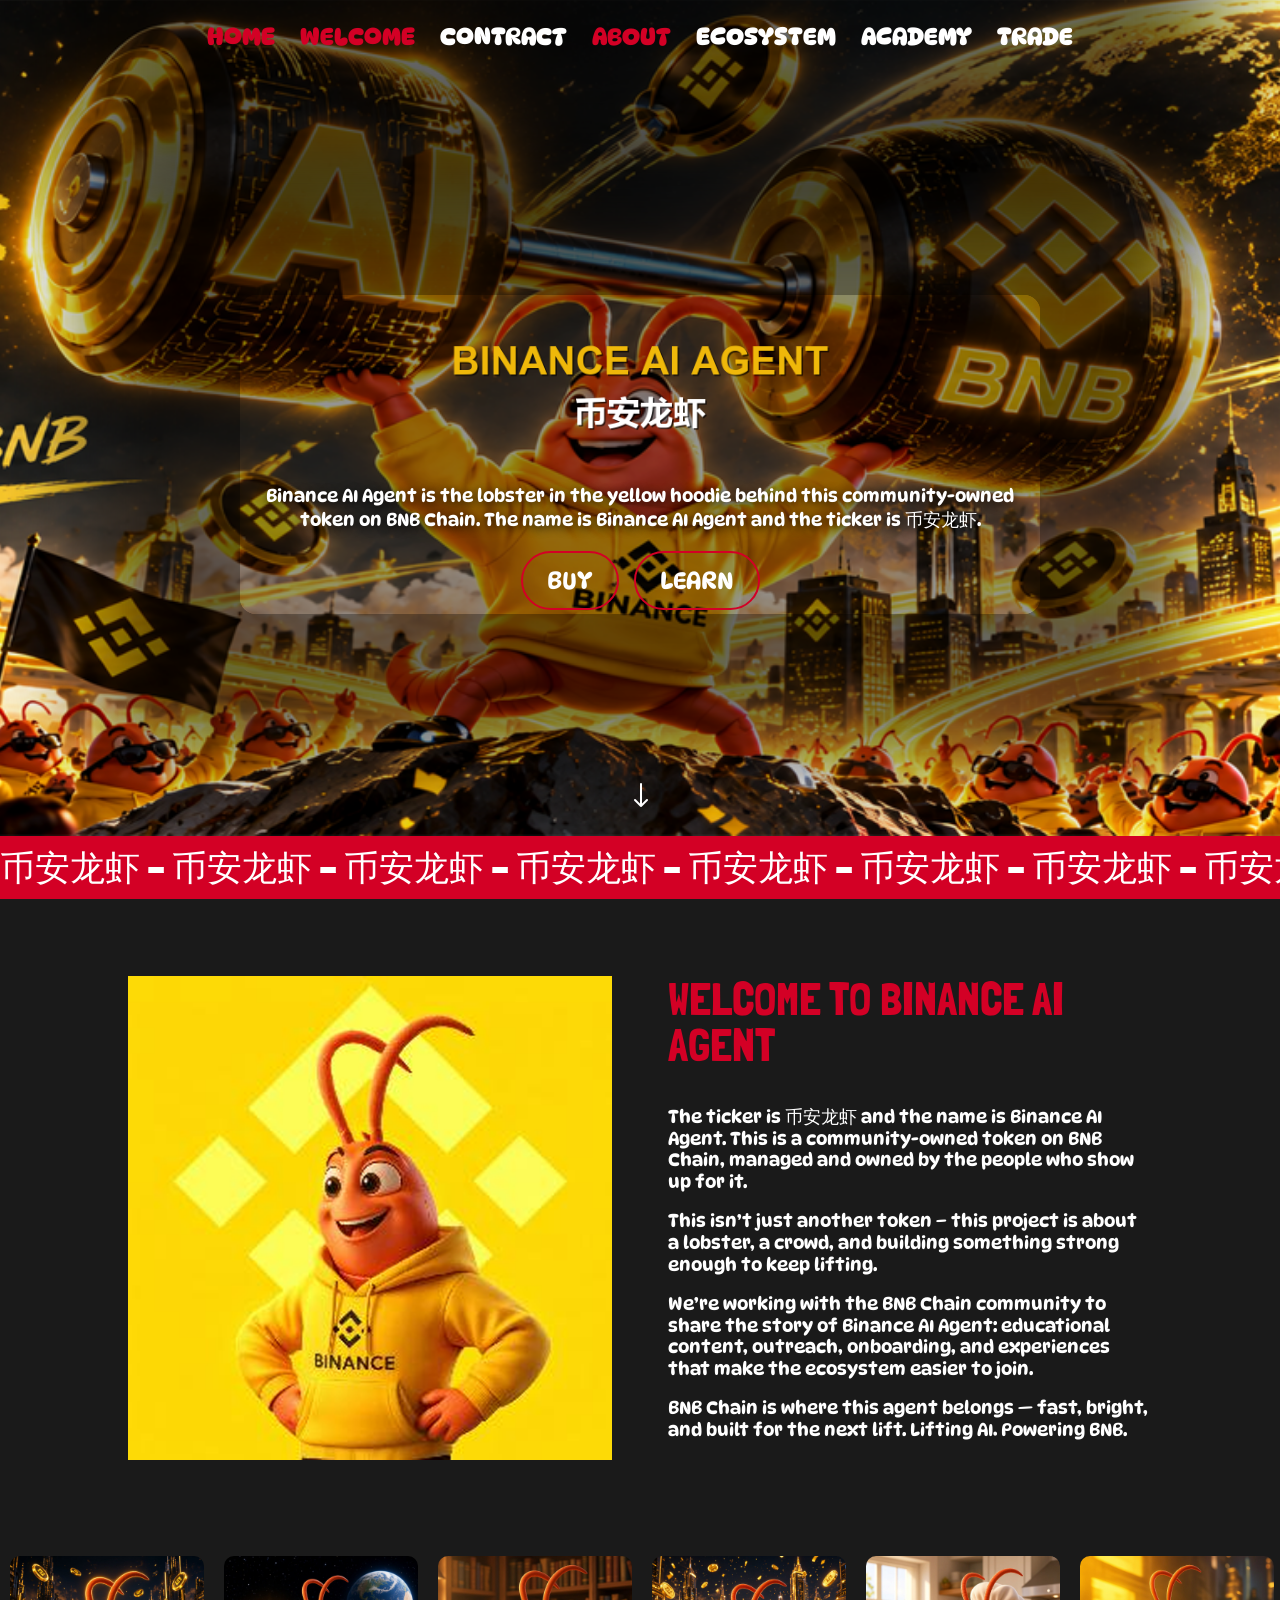
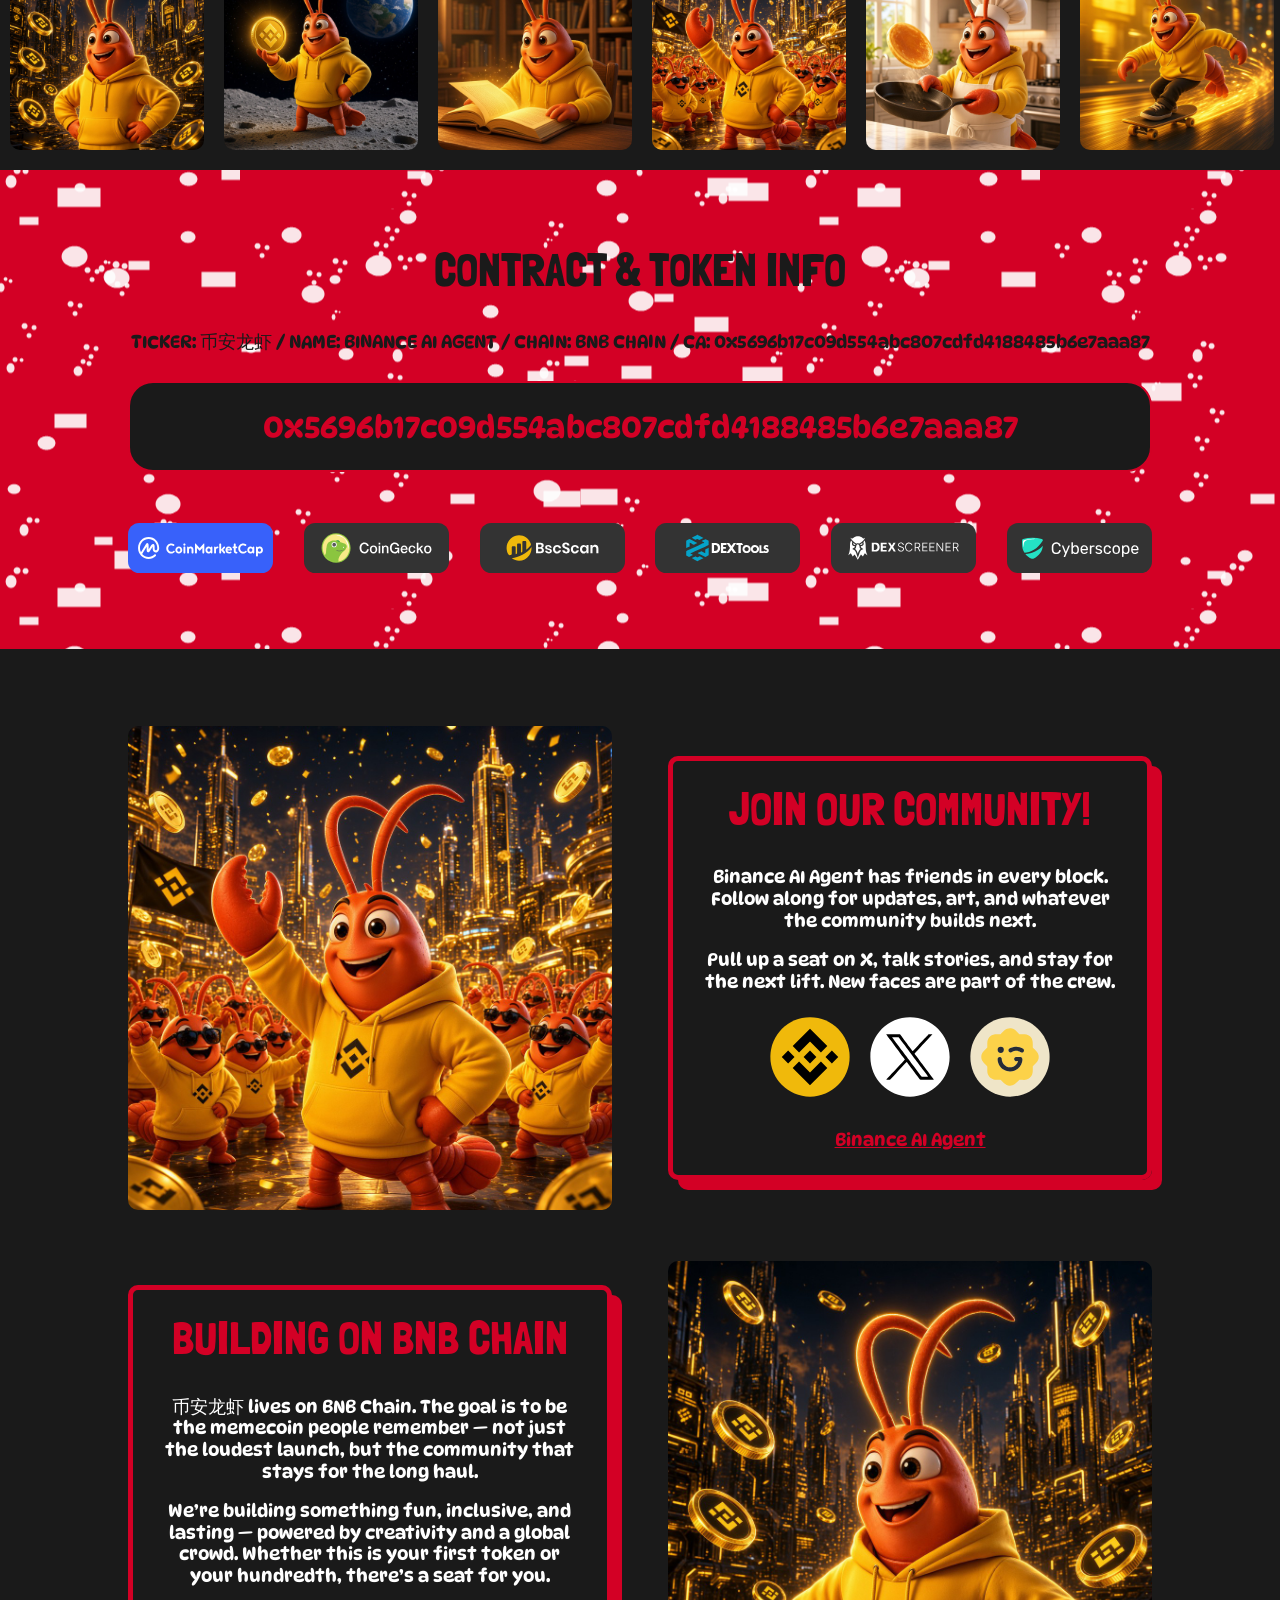
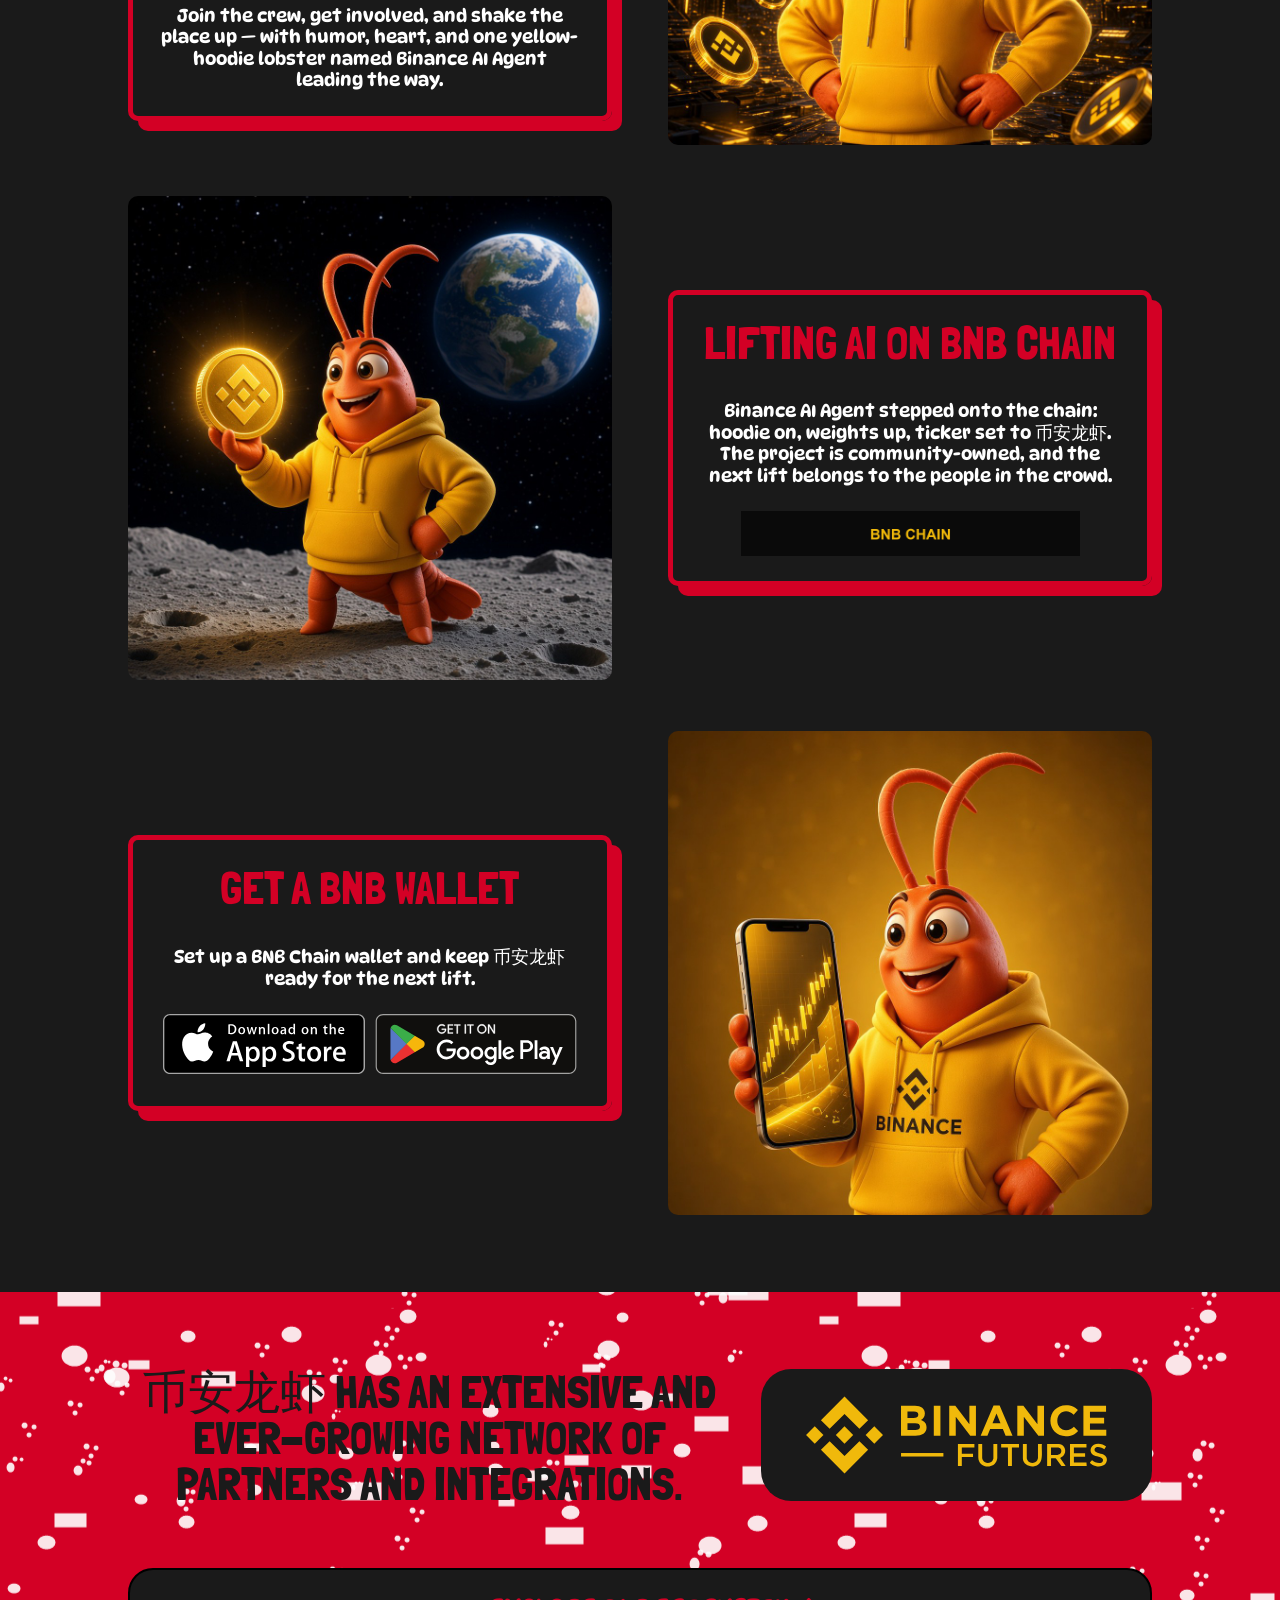
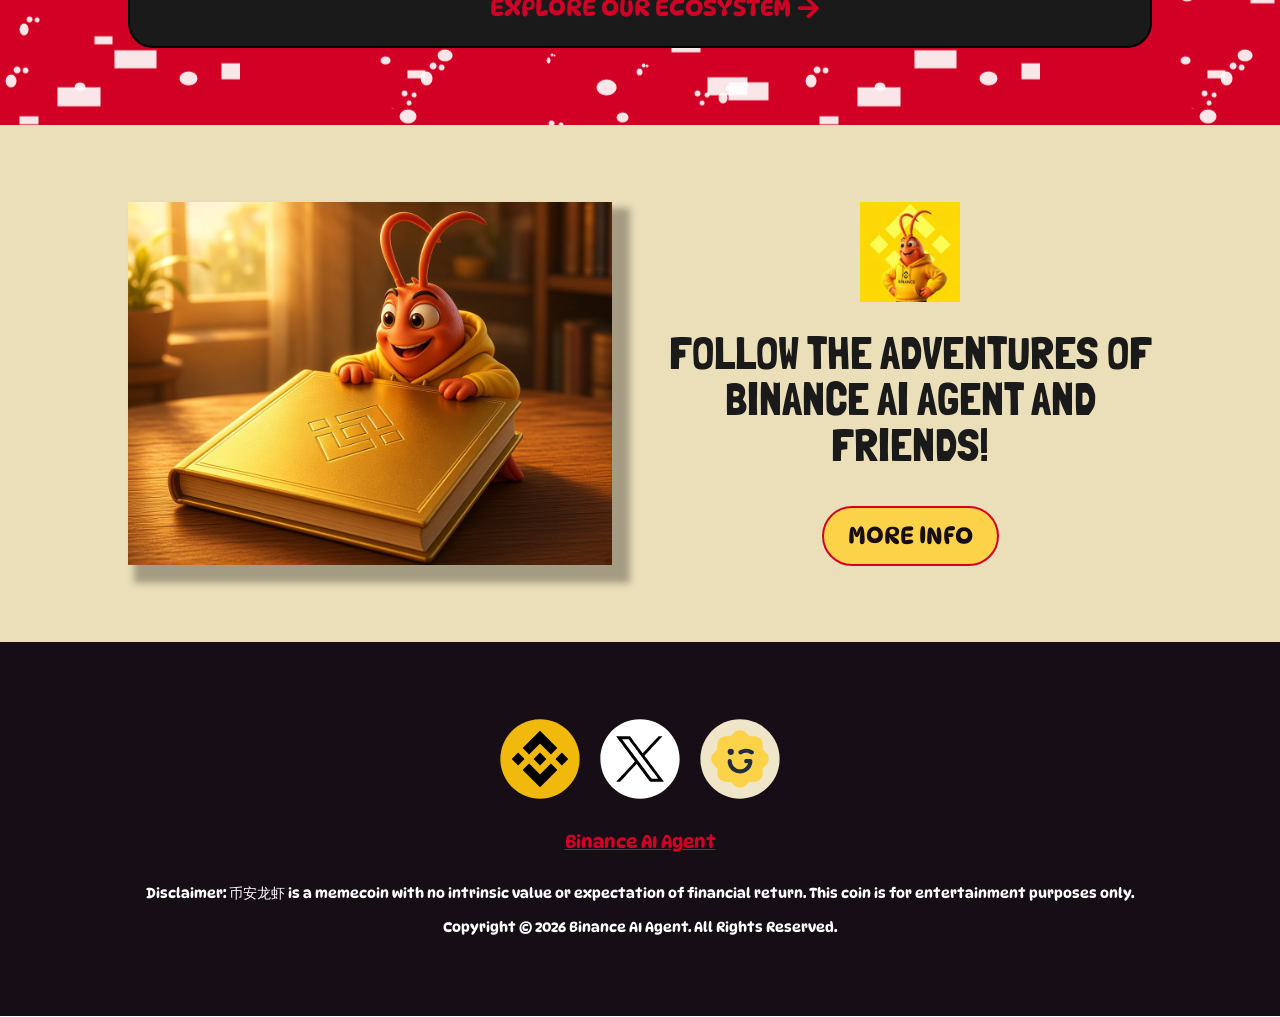
==== commit 3cde3710: "update" ====
--- a/index.html
+++ b/index.html
@@ -882,13 +882,13 @@
 				
 				
 				
-				<div class="et_pb_text_inner">TICKER: 币安龙虾 / NAME: BINANCE AI AGENT / CHAIN: BNB CHAIN</div>
+				<div class="et_pb_text_inner">TICKER: 币安龙虾 / NAME: BINANCE AI AGENT / CHAIN: BNB CHAIN / CA: 0x5696b17c09d554abc807cdfd4188485b6e7aaa87</div>
 			</div><div class="et_pb_with_border et_pb_module et_pb_text et_pb_text_4  et_pb_text_align_center et_pb_bg_layout_light">
 				
 				
 				
 				
-				<div class="et_pb_text_inner">币安龙虾</div>
+				<div class="et_pb_text_inner">0x5696b17c09d554abc807cdfd4188485b6e7aaa87</div>
 			</div>
 			</div>
 				
@@ -930,7 +930,7 @@
 				
 				
 				
-				<a href="https://bscscan.com/" target="_blank"><span class="et_pb_image_wrap "><img decoding="async" src="data:image/svg+xml,%3Csvg%20xmlns='http://www.w3.org/2000/svg'%20viewBox='0%200%200%200'%3E%3C/svg%3E" alt="" title="bscscan" class="wp-image-633" data-lazy-src="./wp-content/uploads/2025/04/bsc-scan.svg" /><noscript><img decoding="async" src="./wp-content/uploads/2025/04/bsc-scan.svg" alt="" title="bscscan" class="wp-image-633" /></noscript></span></a>
+				<a href="https://bscscan.com/token/0x5696b17c09d554abc807cdfd4188485b6e7aaa87" target="_blank"><span class="et_pb_image_wrap "><img decoding="async" src="data:image/svg+xml,%3Csvg%20xmlns='http://www.w3.org/2000/svg'%20viewBox='0%200%200%200'%3E%3C/svg%3E" alt="" title="bscscan" class="wp-image-633" data-lazy-src="./wp-content/uploads/2025/04/bsc-scan.svg" /><noscript><img decoding="async" src="./wp-content/uploads/2025/04/bsc-scan.svg" alt="" title="bscscan" class="wp-image-633" /></noscript></span></a>
 			</div>
 			</div><div class="et_pb_column et_pb_column_1_6 et_pb_column_7  et_pb_css_mix_blend_mode_passthrough">
 				
@@ -954,7 +954,7 @@
 				
 				
 				
-				<a href="https://dexscreener.com/bsc" target="_blank"><span class="et_pb_image_wrap "><img decoding="async" src="data:image/svg+xml,%3Csvg%20xmlns='http://www.w3.org/2000/svg'%20viewBox='0%200%200%200'%3E%3C/svg%3E" alt="" title="dexscreener chart" class="wp-image-560" data-lazy-src="./wp-content/uploads/2025/04/dexscreener-chart.svg" /><noscript><img decoding="async" src="./wp-content/uploads/2025/04/dexscreener-chart.svg" alt="" title="dexscreener chart" class="wp-image-560" /></noscript></span></a>
+				<a href="https://dexscreener.com/bsc/0x5696b17c09d554abc807cdfd4188485b6e7aaa87" target="_blank"><span class="et_pb_image_wrap "><img decoding="async" src="data:image/svg+xml,%3Csvg%20xmlns='http://www.w3.org/2000/svg'%20viewBox='0%200%200%200'%3E%3C/svg%3E" alt="" title="dexscreener chart" class="wp-image-560" data-lazy-src="./wp-content/uploads/2025/04/dexscreener-chart.svg" /><noscript><img decoding="async" src="./wp-content/uploads/2025/04/dexscreener-chart.svg" alt="" title="dexscreener chart" class="wp-image-560" /></noscript></span></a>
 			</div>
 			</div><div class="et_pb_column et_pb_column_1_6 et_pb_column_9  et_pb_css_mix_blend_mode_passthrough et-last-child">
 				
--- a/amc.css
+++ b/amc.css
@@ -9,3 +9,5 @@
 
 .et_pb_fullwidth_header_0 .header-content{background:rgba(0,0,0,.42);border-radius:16px;padding:12px 20px 4px}
 .et_pb_fullwidth_header_0 .et_pb_header_content_wrapper p{color:#fff;text-shadow:0 2px 10px rgba(0,0,0,.8)}
+#contract .et_pb_with_border{overflow:visible!important}
+#contract .et_pb_with_border .et_pb_text_inner{overflow-wrap:anywhere;word-break:break-all}
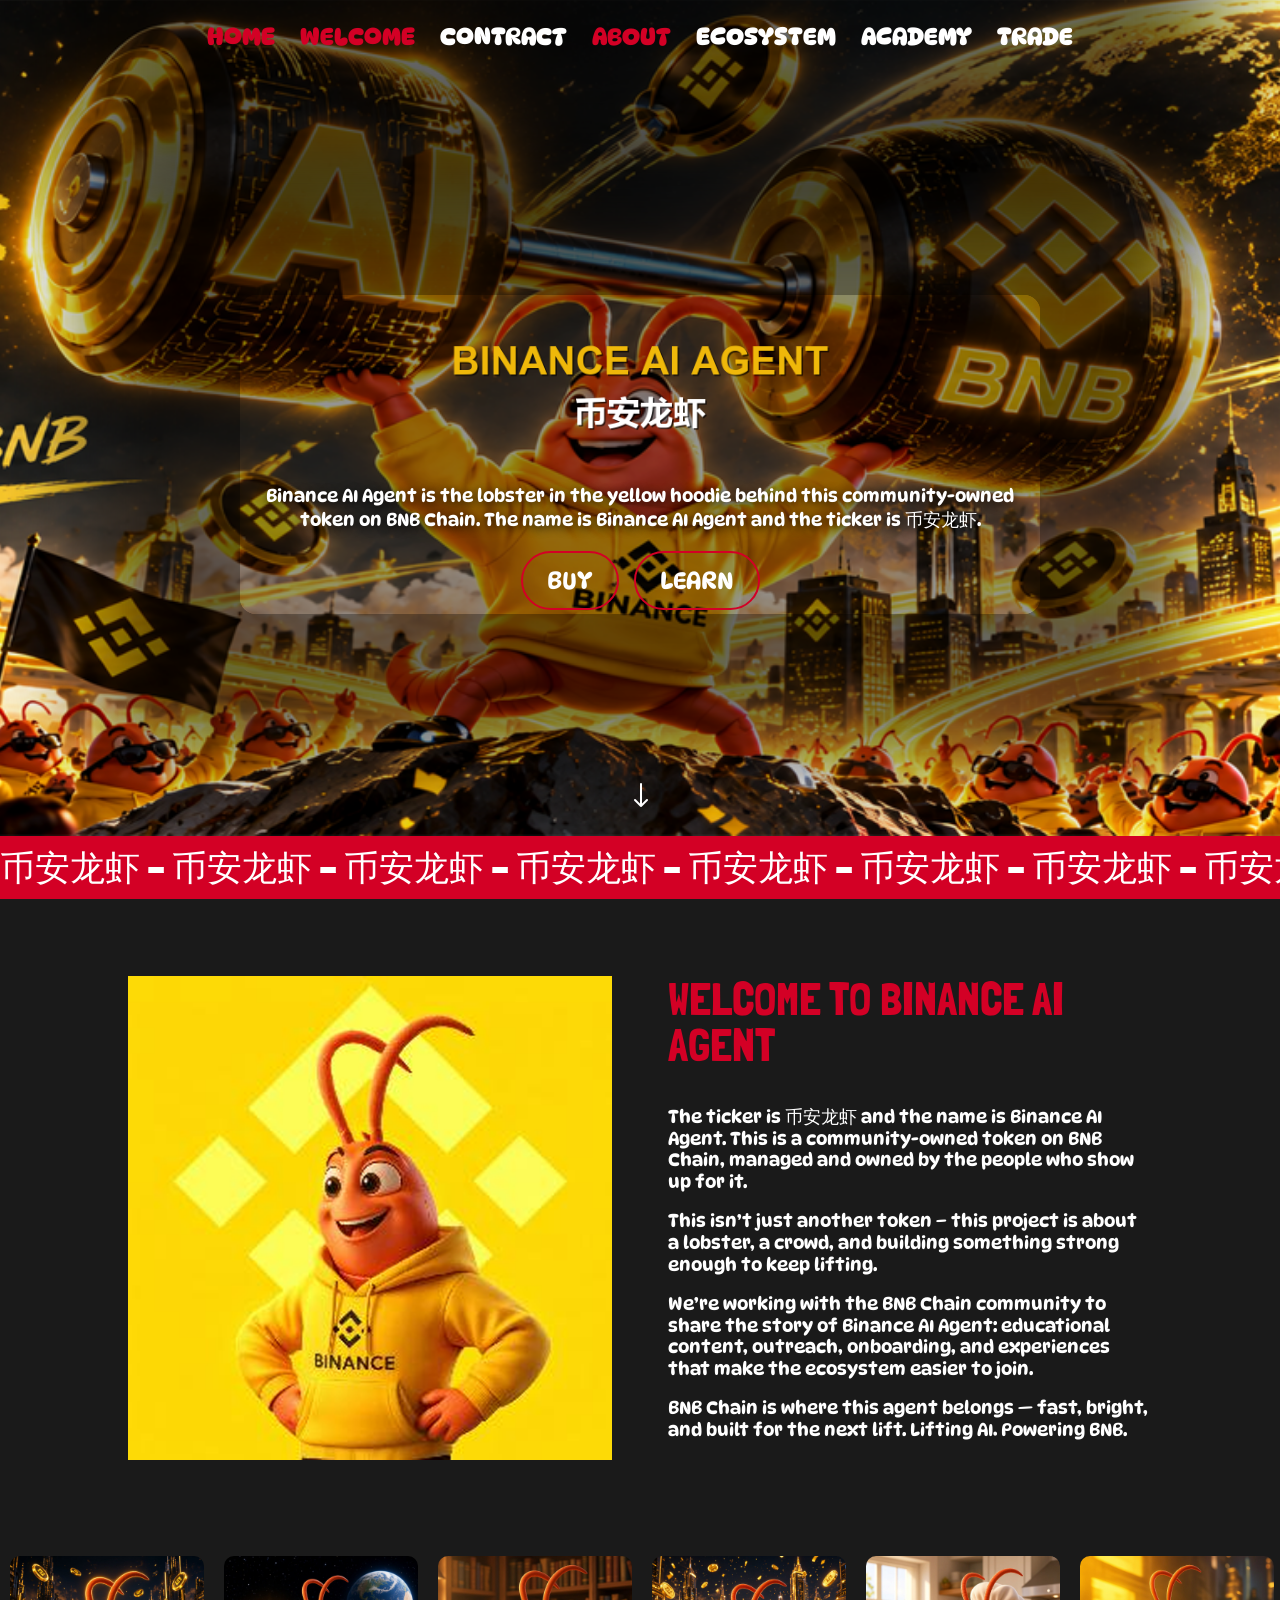
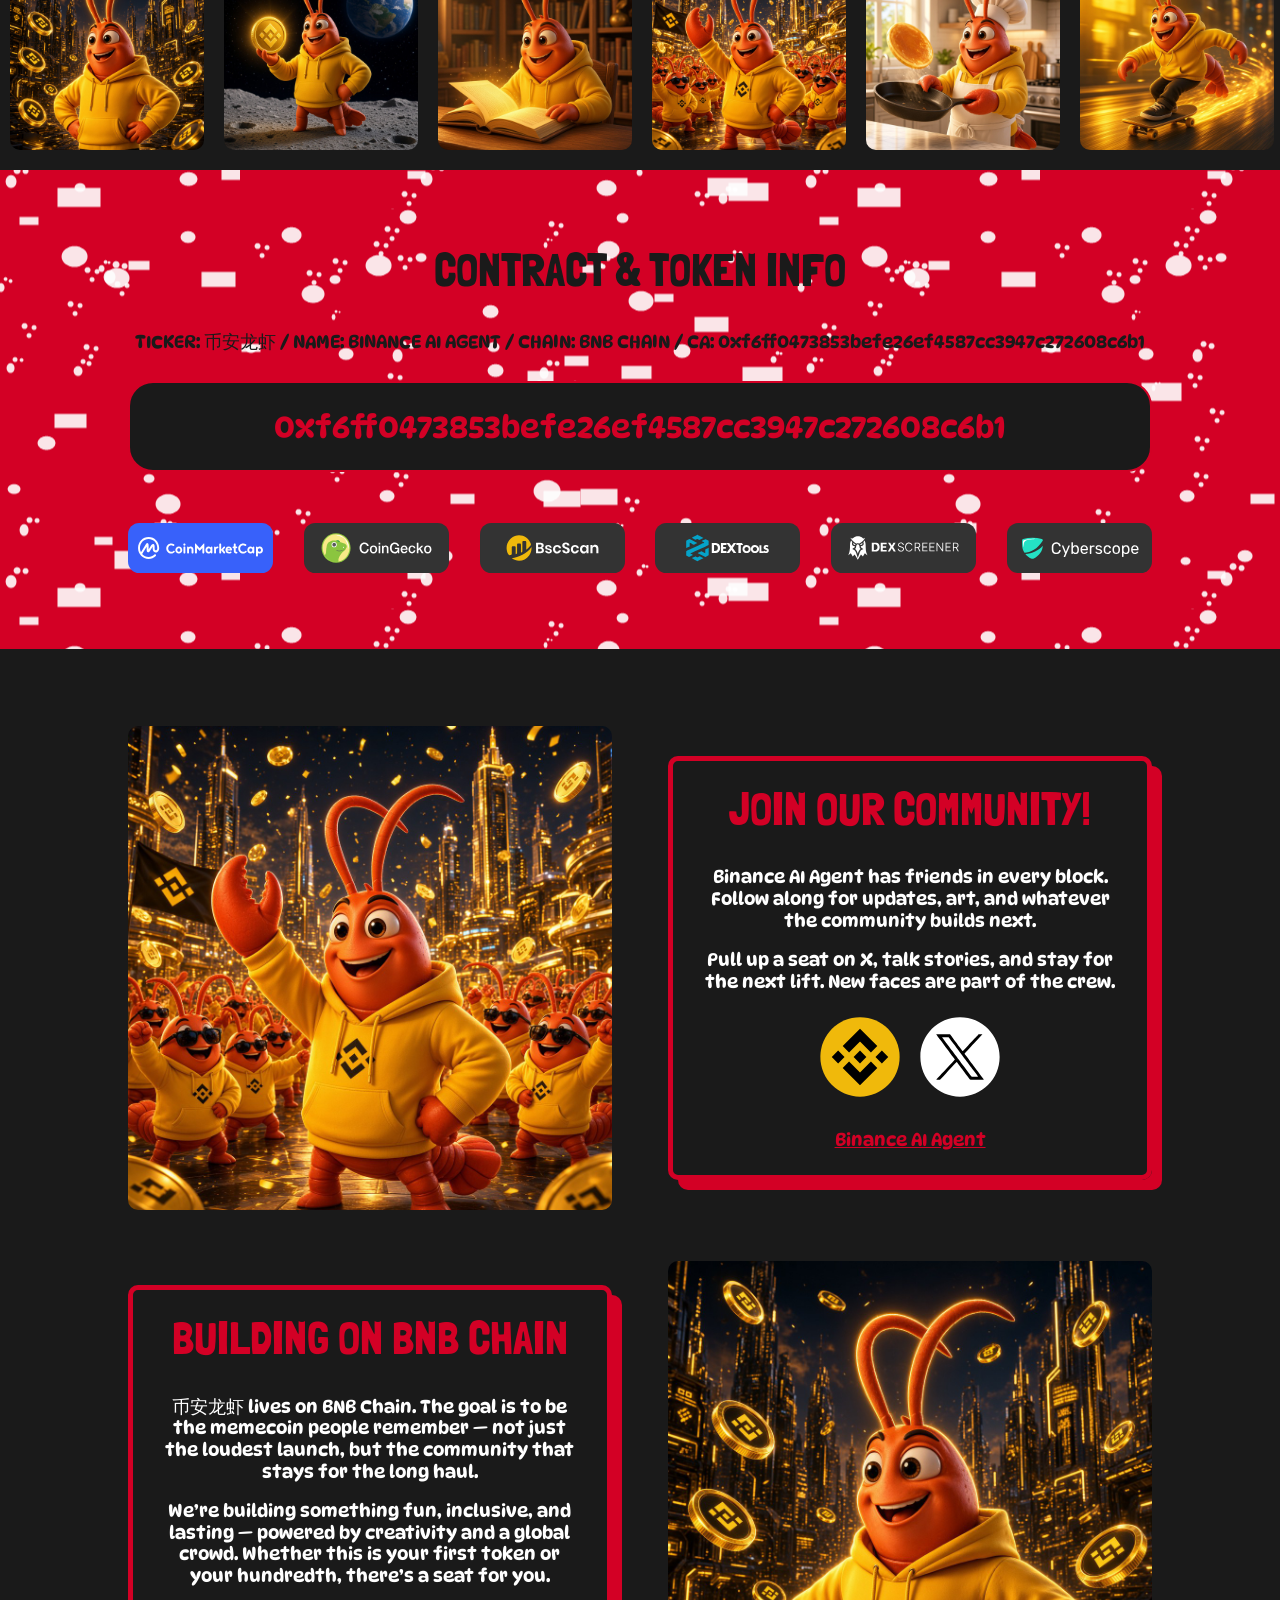
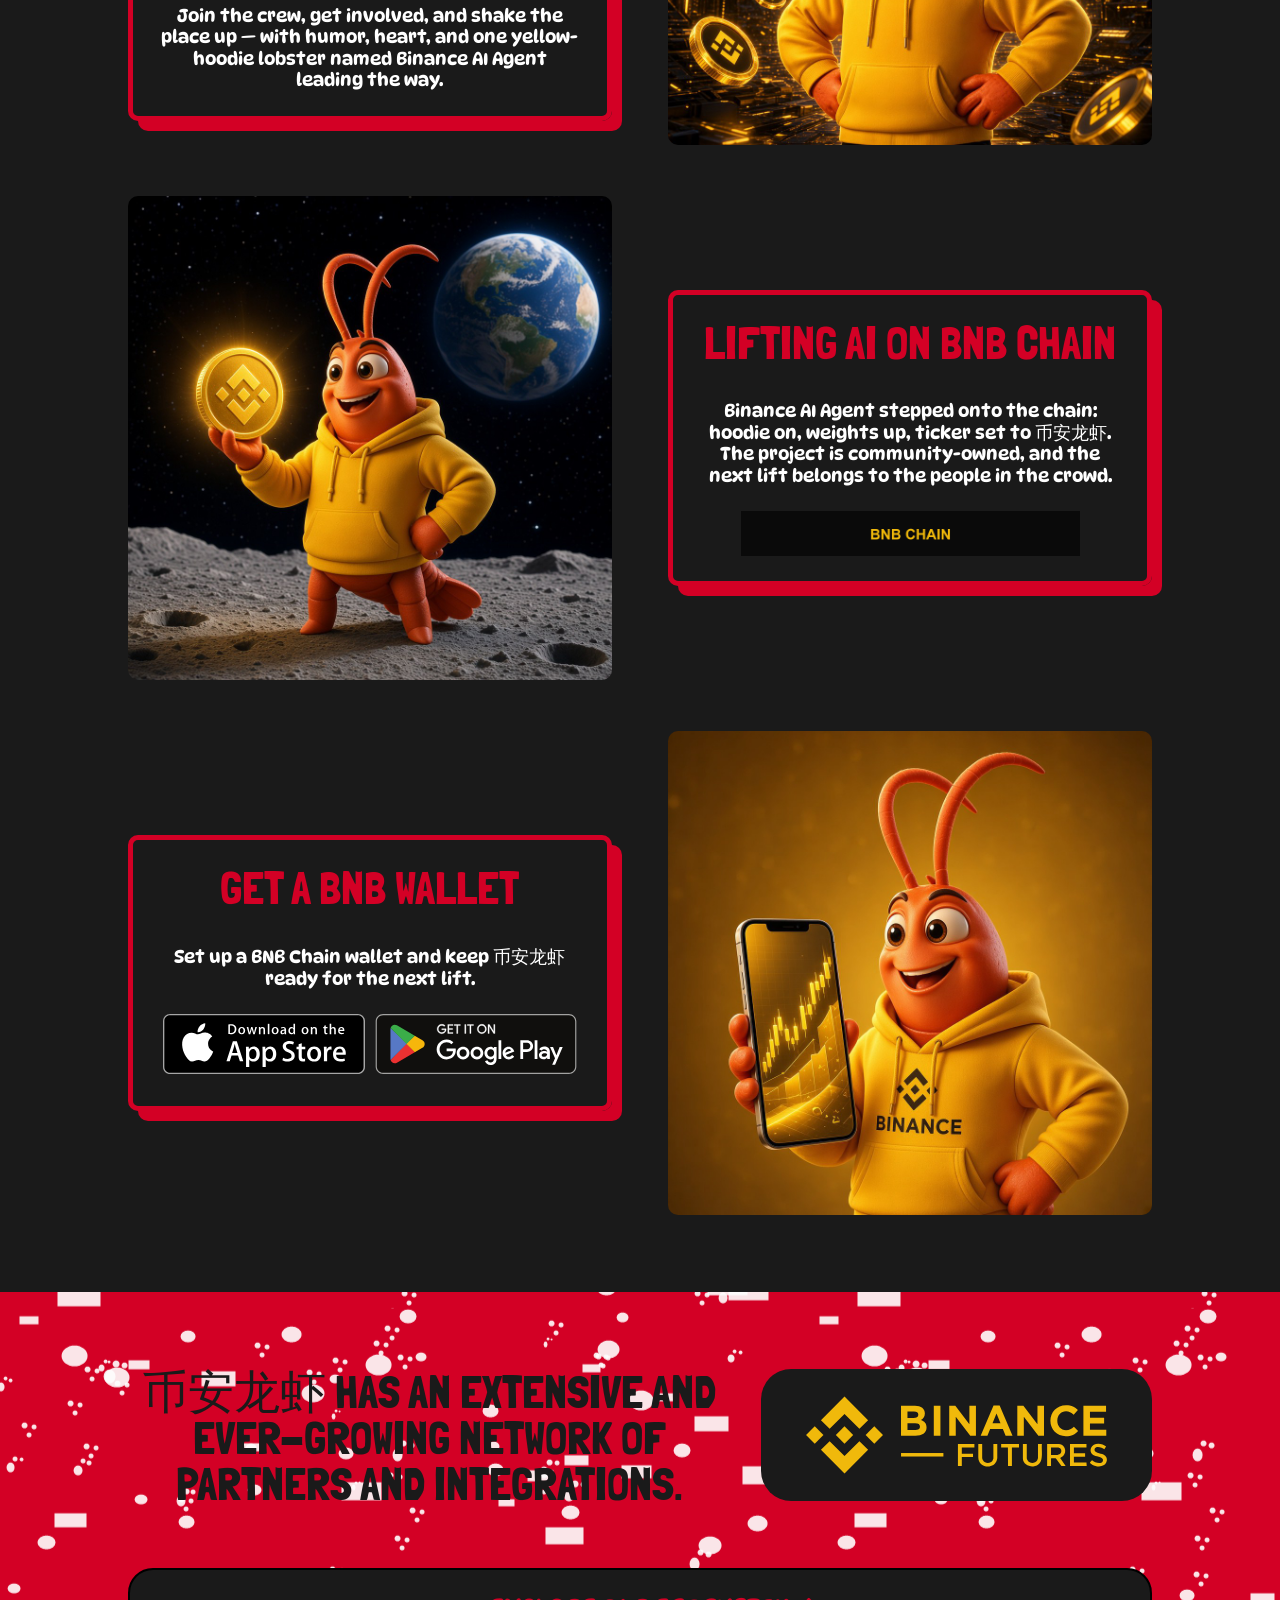
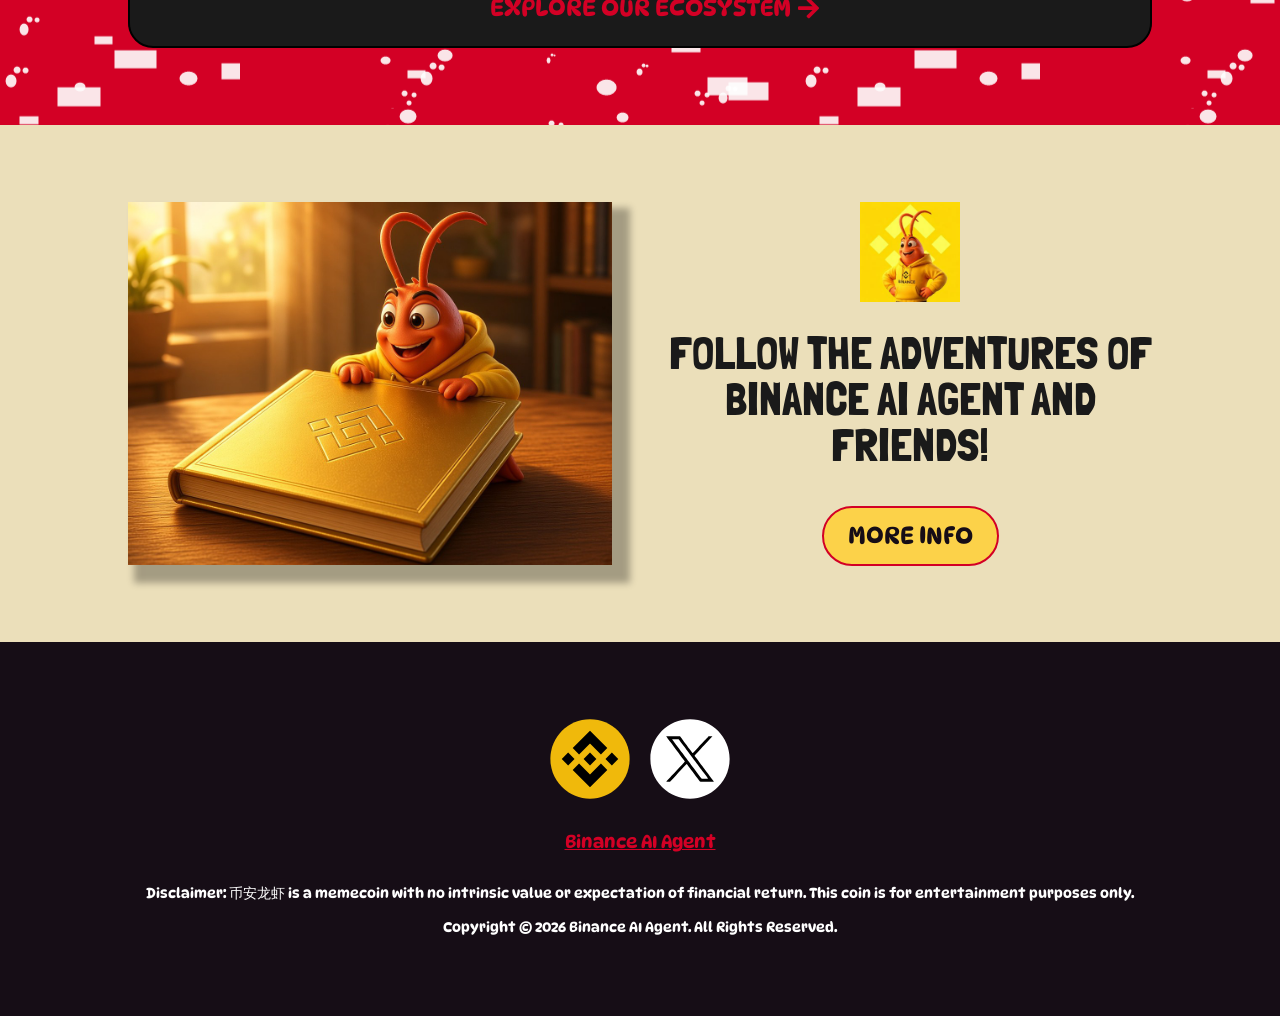
==== commit 561d4b5a: "update" ====
--- a/index.html
+++ b/index.html
@@ -882,13 +882,13 @@
 				
 				
 				
-				<div class="et_pb_text_inner">TICKER: 币安龙虾 / NAME: BINANCE AI AGENT / CHAIN: BNB CHAIN / CA: 0x5696b17c09d554abc807cdfd4188485b6e7aaa87</div>
+				<div class="et_pb_text_inner">TICKER: 币安龙虾 / NAME: BINANCE AI AGENT / CHAIN: BNB CHAIN / CA: 0xf6ff0473853befe26ef4587cc3947c272608c6b1</div>
 			</div><div class="et_pb_with_border et_pb_module et_pb_text et_pb_text_4  et_pb_text_align_center et_pb_bg_layout_light">
 				
 				
 				
 				
-				<div class="et_pb_text_inner">0x5696b17c09d554abc807cdfd4188485b6e7aaa87</div>
+				<div class="et_pb_text_inner">0xf6ff0473853befe26ef4587cc3947c272608c6b1</div>
 			</div>
 			</div>
 				
@@ -930,7 +930,7 @@
 				
 				
 				
-				<a href="https://bscscan.com/token/0x5696b17c09d554abc807cdfd4188485b6e7aaa87" target="_blank"><span class="et_pb_image_wrap "><img decoding="async" src="data:image/svg+xml,%3Csvg%20xmlns='http://www.w3.org/2000/svg'%20viewBox='0%200%200%200'%3E%3C/svg%3E" alt="" title="bscscan" class="wp-image-633" data-lazy-src="./wp-content/uploads/2025/04/bsc-scan.svg" /><noscript><img decoding="async" src="./wp-content/uploads/2025/04/bsc-scan.svg" alt="" title="bscscan" class="wp-image-633" /></noscript></span></a>
+				<a href="https://bscscan.com/token/0xf6ff0473853befe26ef4587cc3947c272608c6b1" target="_blank"><span class="et_pb_image_wrap "><img decoding="async" src="data:image/svg+xml,%3Csvg%20xmlns='http://www.w3.org/2000/svg'%20viewBox='0%200%200%200'%3E%3C/svg%3E" alt="" title="bscscan" class="wp-image-633" data-lazy-src="./wp-content/uploads/2025/04/bsc-scan.svg" /><noscript><img decoding="async" src="./wp-content/uploads/2025/04/bsc-scan.svg" alt="" title="bscscan" class="wp-image-633" /></noscript></span></a>
 			</div>
 			</div><div class="et_pb_column et_pb_column_1_6 et_pb_column_7  et_pb_css_mix_blend_mode_passthrough">
 				
@@ -954,7 +954,7 @@
 				
 				
 				
-				<a href="https://dexscreener.com/bsc/0x5696b17c09d554abc807cdfd4188485b6e7aaa87" target="_blank"><span class="et_pb_image_wrap "><img decoding="async" src="data:image/svg+xml,%3Csvg%20xmlns='http://www.w3.org/2000/svg'%20viewBox='0%200%200%200'%3E%3C/svg%3E" alt="" title="dexscreener chart" class="wp-image-560" data-lazy-src="./wp-content/uploads/2025/04/dexscreener-chart.svg" /><noscript><img decoding="async" src="./wp-content/uploads/2025/04/dexscreener-chart.svg" alt="" title="dexscreener chart" class="wp-image-560" /></noscript></span></a>
+				<a href="https://dexscreener.com/bsc/0xf6ff0473853befe26ef4587cc3947c272608c6b1" target="_blank"><span class="et_pb_image_wrap "><img decoding="async" src="data:image/svg+xml,%3Csvg%20xmlns='http://www.w3.org/2000/svg'%20viewBox='0%200%200%200'%3E%3C/svg%3E" alt="" title="dexscreener chart" class="wp-image-560" data-lazy-src="./wp-content/uploads/2025/04/dexscreener-chart.svg" /><noscript><img decoding="async" src="./wp-content/uploads/2025/04/dexscreener-chart.svg" alt="" title="dexscreener chart" class="wp-image-560" /></noscript></span></a>
 			</div>
 			</div><div class="et_pb_column et_pb_column_1_6 et_pb_column_9  et_pb_css_mix_blend_mode_passthrough et-last-child">
 				
@@ -1025,9 +1025,6 @@
 </a>
 <a href="https://x.com/baaonbnb" target="_blank" rel="noopener" aria-label="Twitter">
 <img decoding="async" class="social-icon" src="data:image/svg+xml,%3Csvg%20xmlns='http://www.w3.org/2000/svg'%20viewBox='0%200%200%200'%3E%3C/svg%3E" alt="Twitter Icon" data-lazy-src="./wp-content/uploads/2025/04/visit-x.svg" /><noscript><img decoding="async" class="social-icon" src="./wp-content/uploads/2025/04/visit-x.svg" alt="Twitter Icon" /></noscript>
-</a>
-<a href="#" target="_blank" rel="noopener" aria-label="Giggle Academy">
-<img decoding="async" class="social-icon" src="data:image/svg+xml,%3Csvg%20xmlns='http://www.w3.org/2000/svg'%20viewBox='0%200%200%200'%3E%3C/svg%3E" alt="Giggle Icon" data-lazy-src="./wp-content/uploads/2025/04/visit-giggle-academy.svg" /><noscript><img decoding="async" class="social-icon" src="./wp-content/uploads/2025/04/visit-giggle-academy.svg" alt="Giggle Icon" /></noscript>
 </a>
 </div>
 </div>
@@ -1307,9 +1304,6 @@
 </a>
 <a href="https://x.com/baaonbnb" target="_blank" rel="noopener" aria-label="Twitter">
 <img decoding="async" class="social-icon" src="data:image/svg+xml,%3Csvg%20xmlns='http://www.w3.org/2000/svg'%20viewBox='0%200%200%200'%3E%3C/svg%3E" alt="Twitter Icon" data-lazy-src="./wp-content/uploads/2025/04/visit-x.svg" /><noscript><img decoding="async" class="social-icon" src="./wp-content/uploads/2025/04/visit-x.svg" alt="Twitter Icon" /></noscript>
-</a>
-<a href="#" target="_blank" rel="noopener" aria-label="Giggle Academy">
-<img decoding="async" class="social-icon" src="data:image/svg+xml,%3Csvg%20xmlns='http://www.w3.org/2000/svg'%20viewBox='0%200%200%200'%3E%3C/svg%3E" alt="Giggle Icon" data-lazy-src="./wp-content/uploads/2025/04/visit-giggle-academy.svg" /><noscript><img decoding="async" class="social-icon" src="./wp-content/uploads/2025/04/visit-giggle-academy.svg" alt="Giggle Icon" /></noscript>
 </a>
 </div>
 </div>
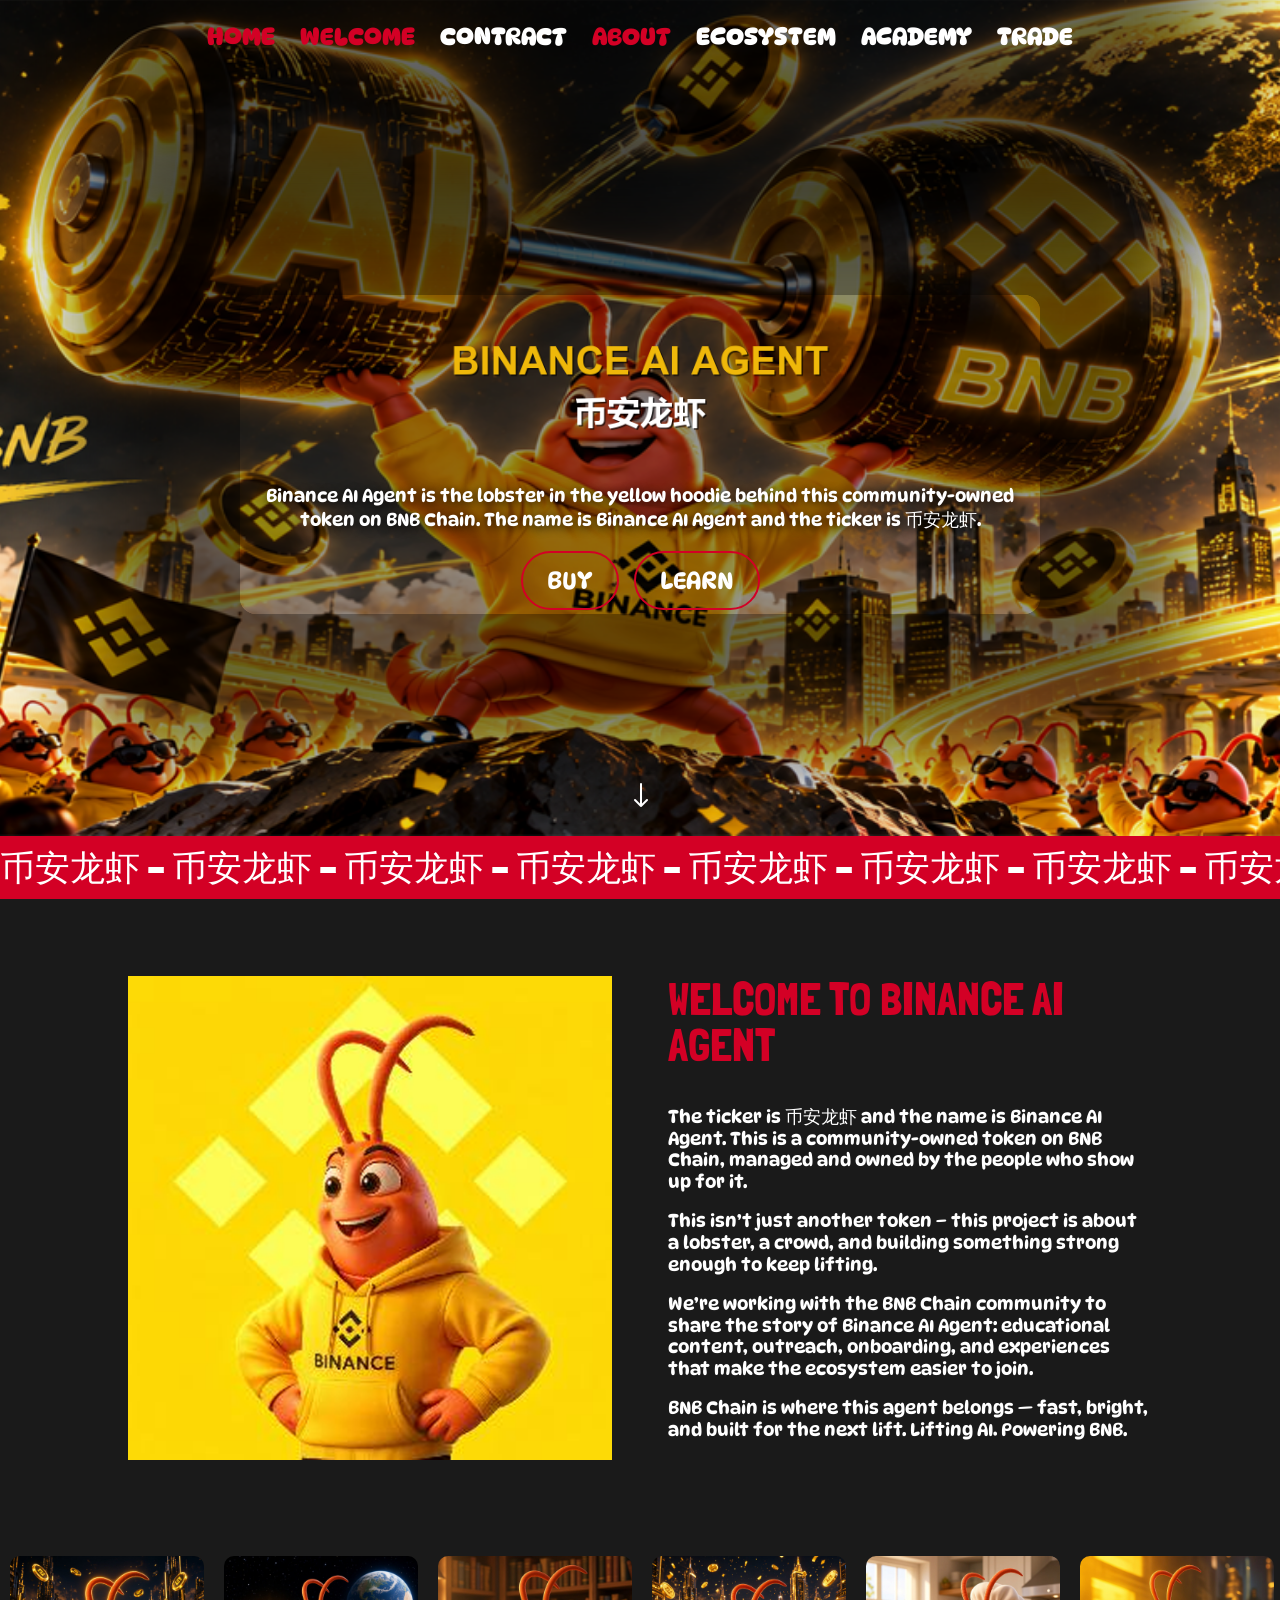
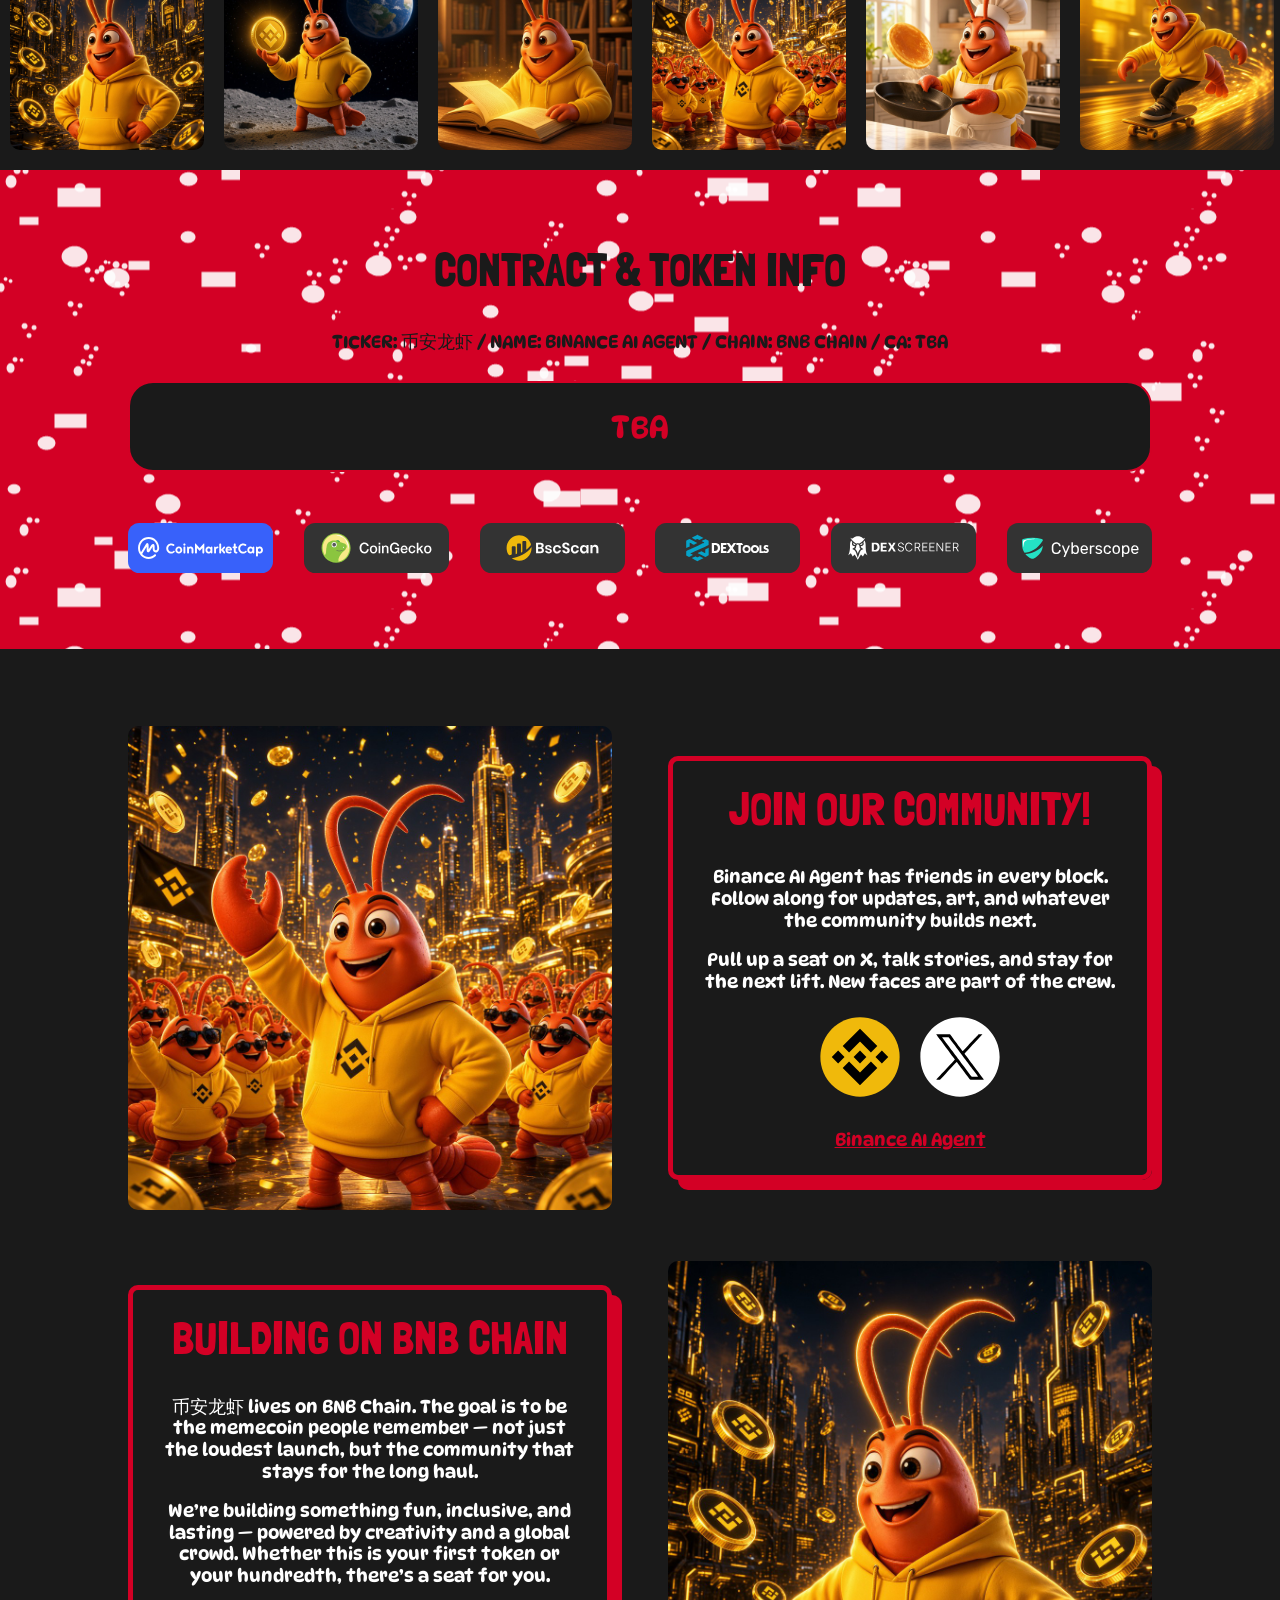
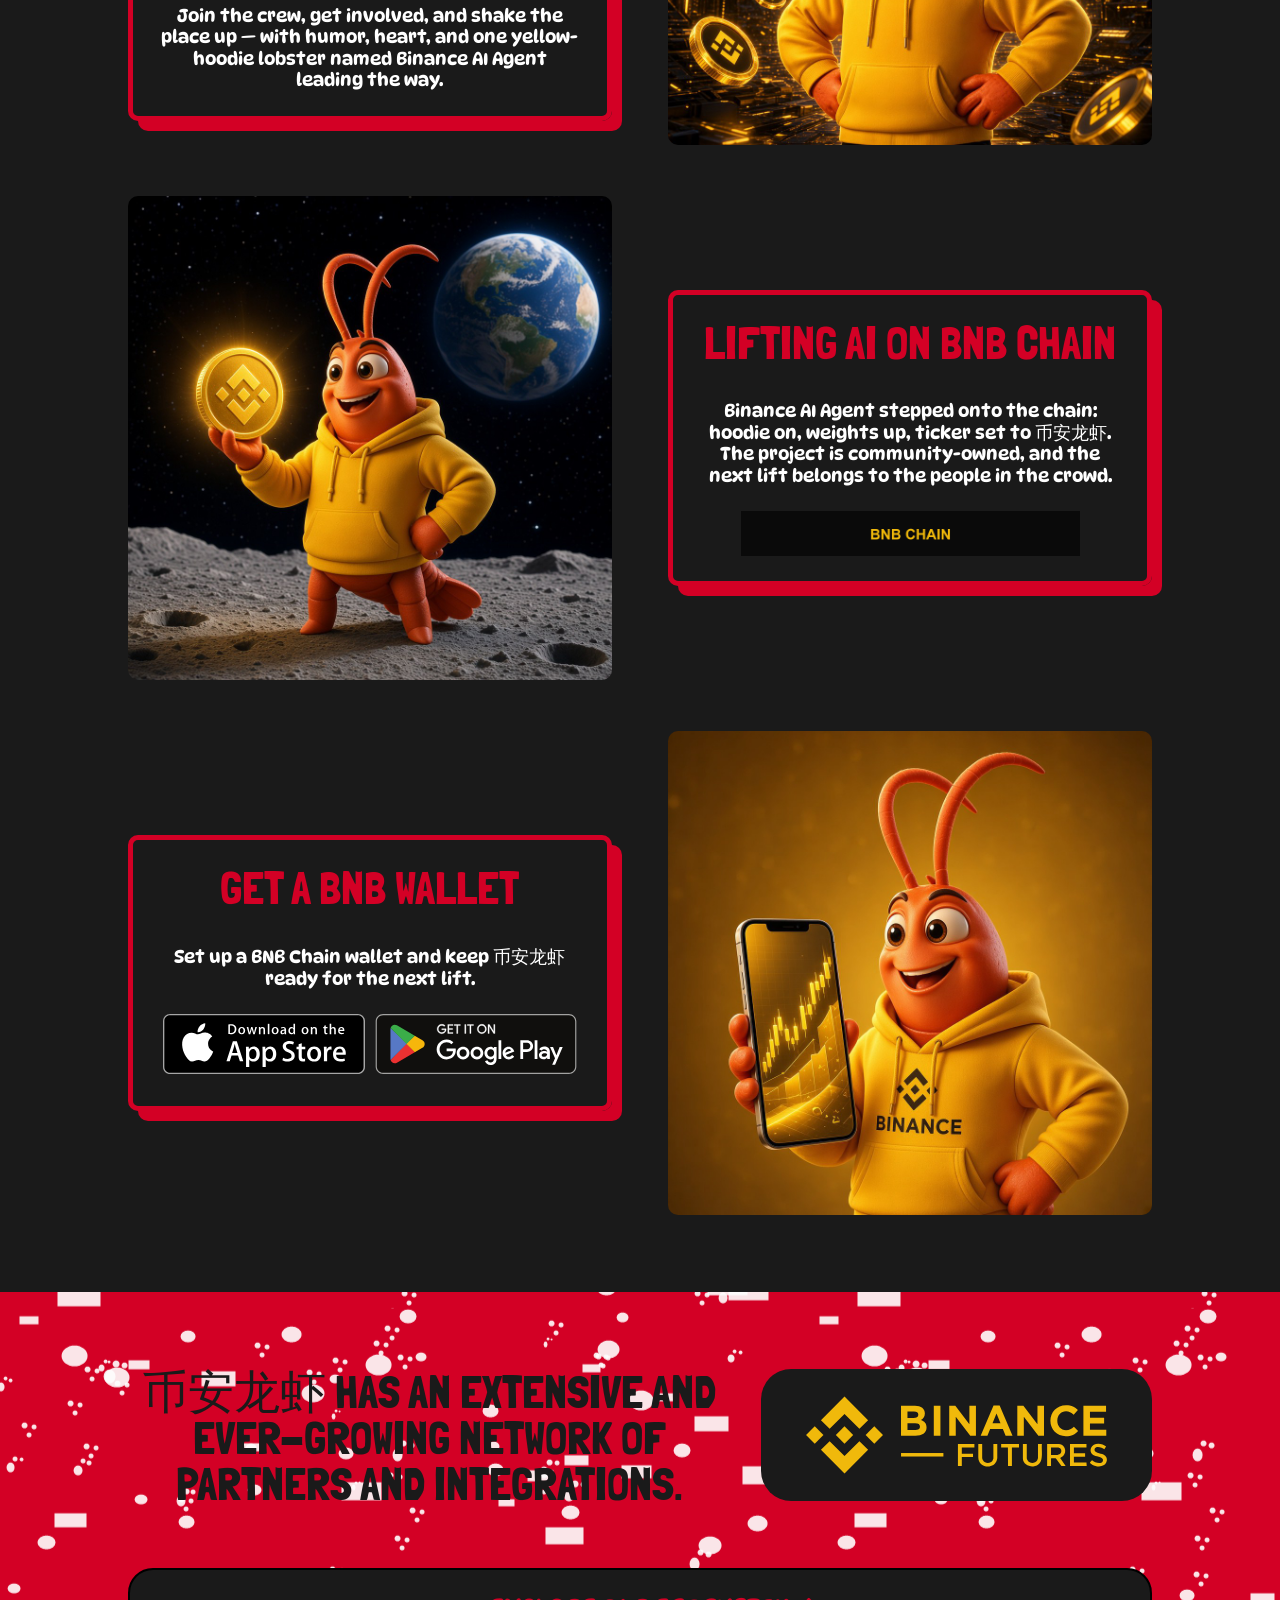
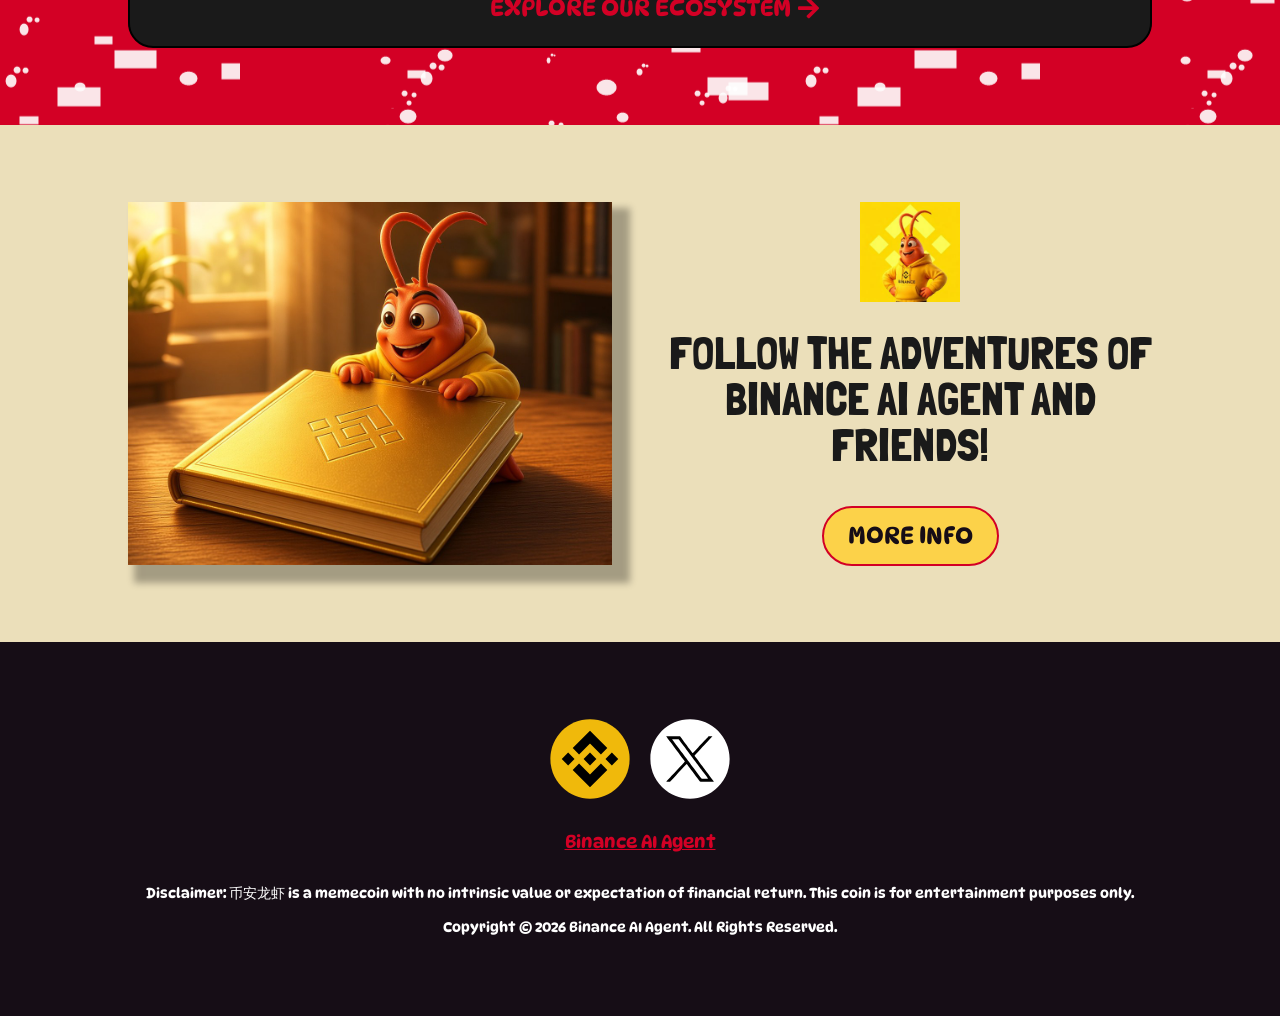
==== commit c41866d1: "update" ====
--- a/index.html
+++ b/index.html
@@ -882,13 +882,13 @@
 				
 				
 				
-				<div class="et_pb_text_inner">TICKER: 币安龙虾 / NAME: BINANCE AI AGENT / CHAIN: BNB CHAIN / CA: 0xf6ff0473853befe26ef4587cc3947c272608c6b1</div>
+				<div class="et_pb_text_inner">TICKER: 币安龙虾 / NAME: BINANCE AI AGENT / CHAIN: BNB CHAIN / CA: TBA</div>
 			</div><div class="et_pb_with_border et_pb_module et_pb_text et_pb_text_4  et_pb_text_align_center et_pb_bg_layout_light">
 				
 				
 				
 				
-				<div class="et_pb_text_inner">0xf6ff0473853befe26ef4587cc3947c272608c6b1</div>
+				<div class="et_pb_text_inner">TBA</div>
 			</div>
 			</div>
 				
@@ -930,7 +930,7 @@
 				
 				
 				
-				<a href="https://bscscan.com/token/0xf6ff0473853befe26ef4587cc3947c272608c6b1" target="_blank"><span class="et_pb_image_wrap "><img decoding="async" src="data:image/svg+xml,%3Csvg%20xmlns='http://www.w3.org/2000/svg'%20viewBox='0%200%200%200'%3E%3C/svg%3E" alt="" title="bscscan" class="wp-image-633" data-lazy-src="./wp-content/uploads/2025/04/bsc-scan.svg" /><noscript><img decoding="async" src="./wp-content/uploads/2025/04/bsc-scan.svg" alt="" title="bscscan" class="wp-image-633" /></noscript></span></a>
+				<a href="https://bscscan.com/" target="_blank"><span class="et_pb_image_wrap "><img decoding="async" src="data:image/svg+xml,%3Csvg%20xmlns='http://www.w3.org/2000/svg'%20viewBox='0%200%200%200'%3E%3C/svg%3E" alt="" title="bscscan" class="wp-image-633" data-lazy-src="./wp-content/uploads/2025/04/bsc-scan.svg" /><noscript><img decoding="async" src="./wp-content/uploads/2025/04/bsc-scan.svg" alt="" title="bscscan" class="wp-image-633" /></noscript></span></a>
 			</div>
 			</div><div class="et_pb_column et_pb_column_1_6 et_pb_column_7  et_pb_css_mix_blend_mode_passthrough">
 				
@@ -954,7 +954,7 @@
 				
 				
 				
-				<a href="https://dexscreener.com/bsc/0xf6ff0473853befe26ef4587cc3947c272608c6b1" target="_blank"><span class="et_pb_image_wrap "><img decoding="async" src="data:image/svg+xml,%3Csvg%20xmlns='http://www.w3.org/2000/svg'%20viewBox='0%200%200%200'%3E%3C/svg%3E" alt="" title="dexscreener chart" class="wp-image-560" data-lazy-src="./wp-content/uploads/2025/04/dexscreener-chart.svg" /><noscript><img decoding="async" src="./wp-content/uploads/2025/04/dexscreener-chart.svg" alt="" title="dexscreener chart" class="wp-image-560" /></noscript></span></a>
+				<a href="https://dexscreener.com/bsc" target="_blank"><span class="et_pb_image_wrap "><img decoding="async" src="data:image/svg+xml,%3Csvg%20xmlns='http://www.w3.org/2000/svg'%20viewBox='0%200%200%200'%3E%3C/svg%3E" alt="" title="dexscreener chart" class="wp-image-560" data-lazy-src="./wp-content/uploads/2025/04/dexscreener-chart.svg" /><noscript><img decoding="async" src="./wp-content/uploads/2025/04/dexscreener-chart.svg" alt="" title="dexscreener chart" class="wp-image-560" /></noscript></span></a>
 			</div>
 			</div><div class="et_pb_column et_pb_column_1_6 et_pb_column_9  et_pb_css_mix_blend_mode_passthrough et-last-child">
 				
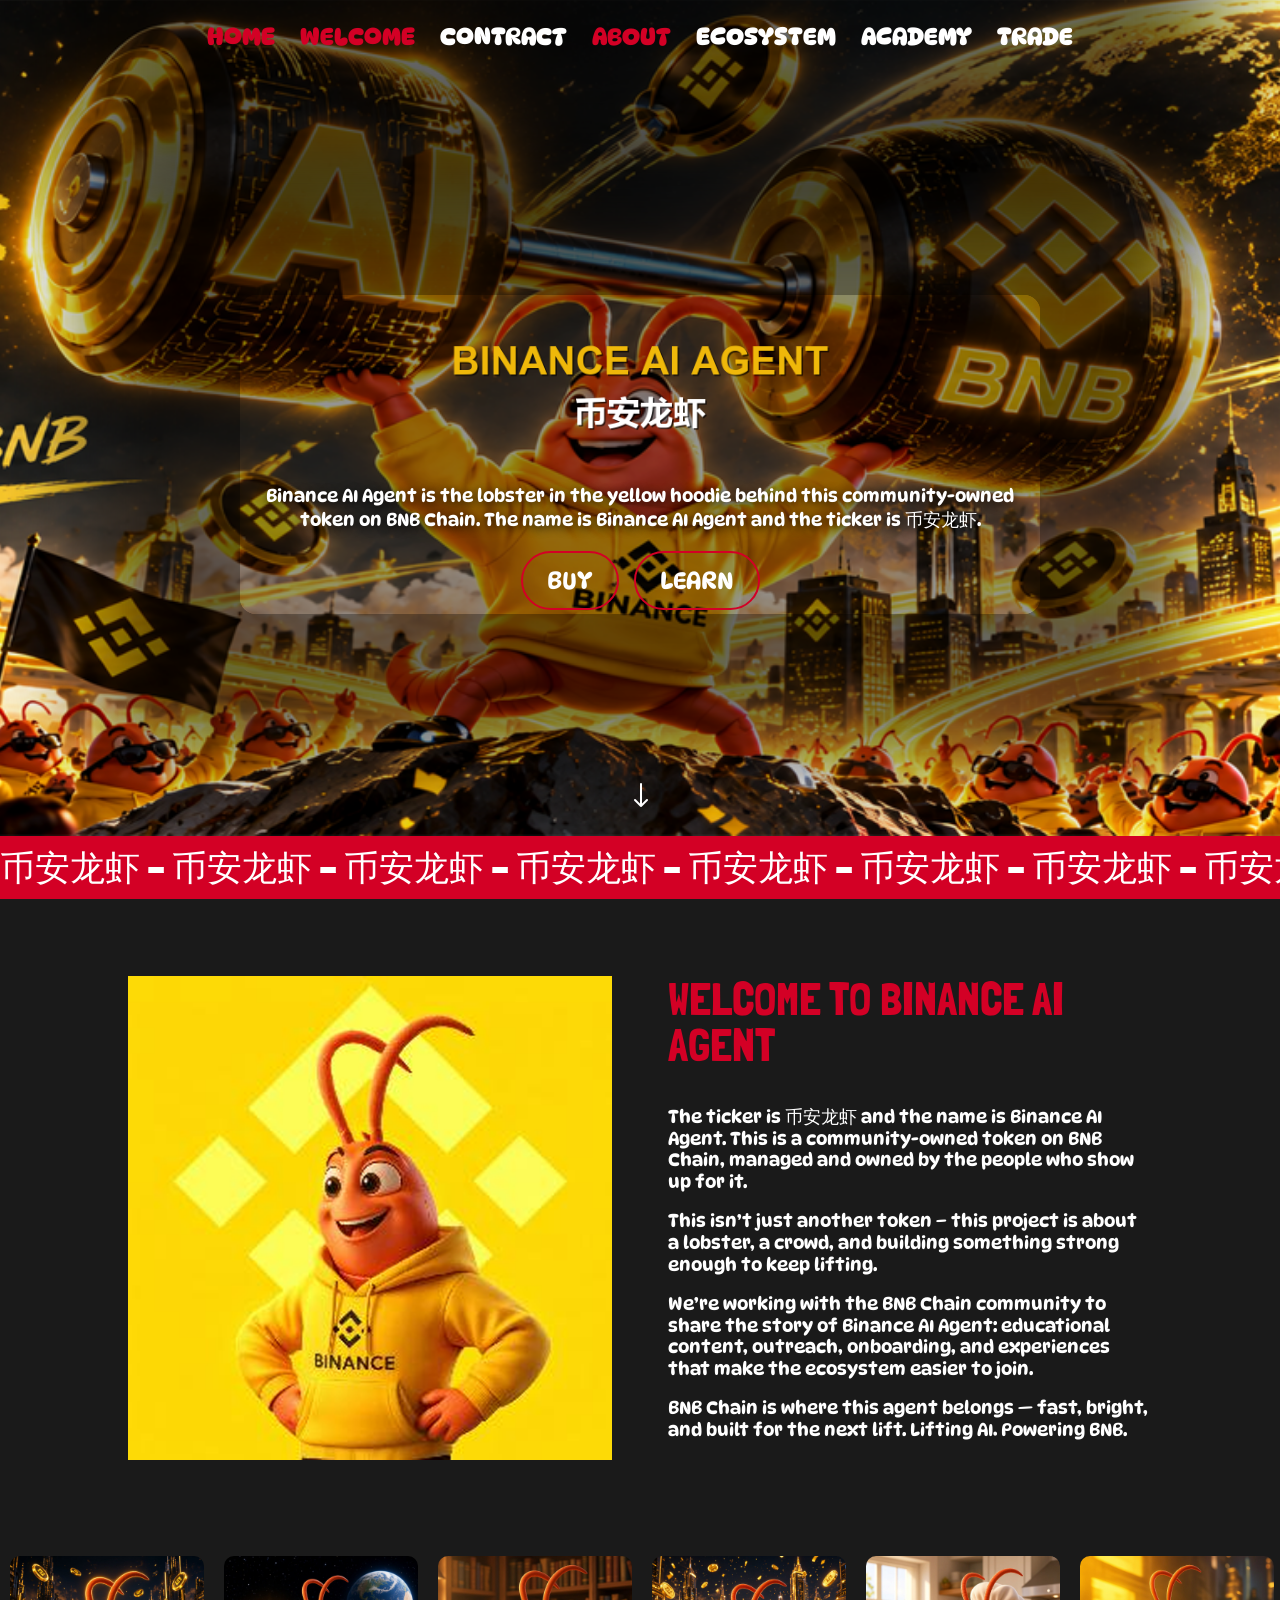
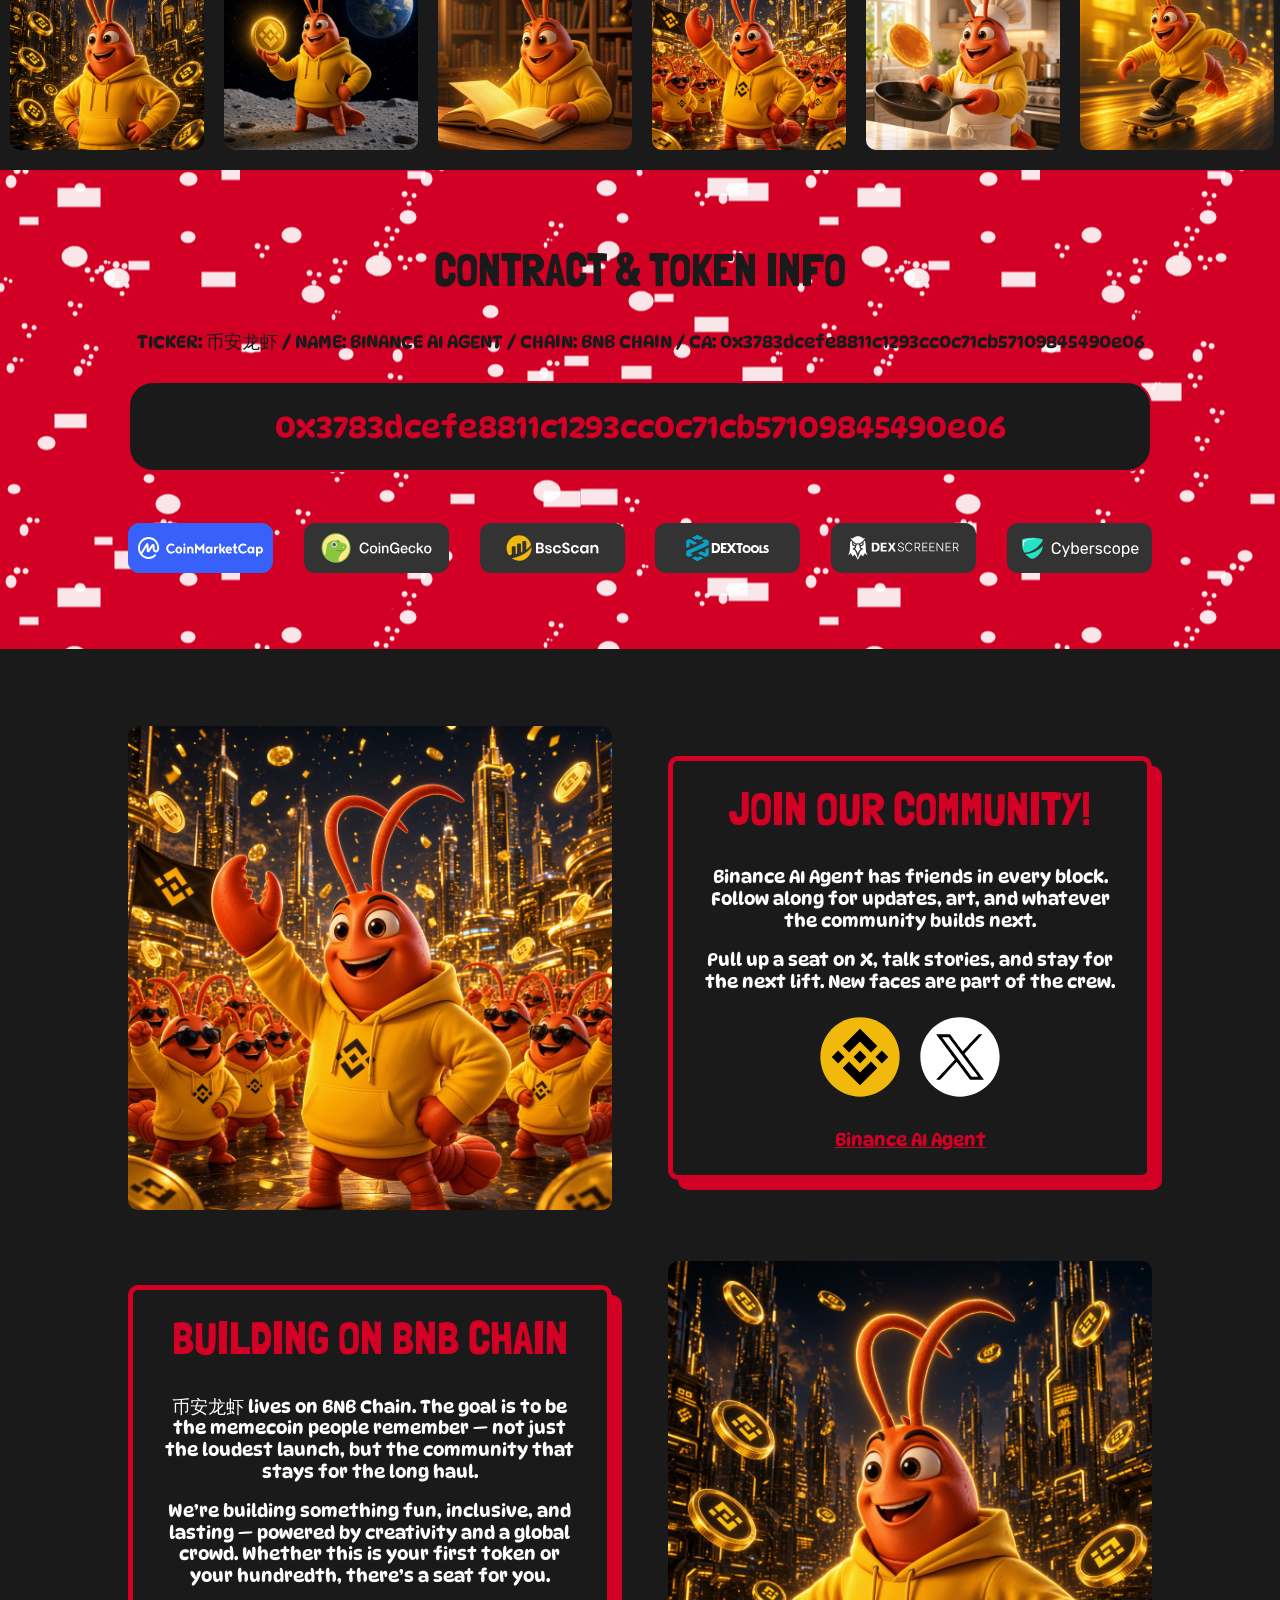
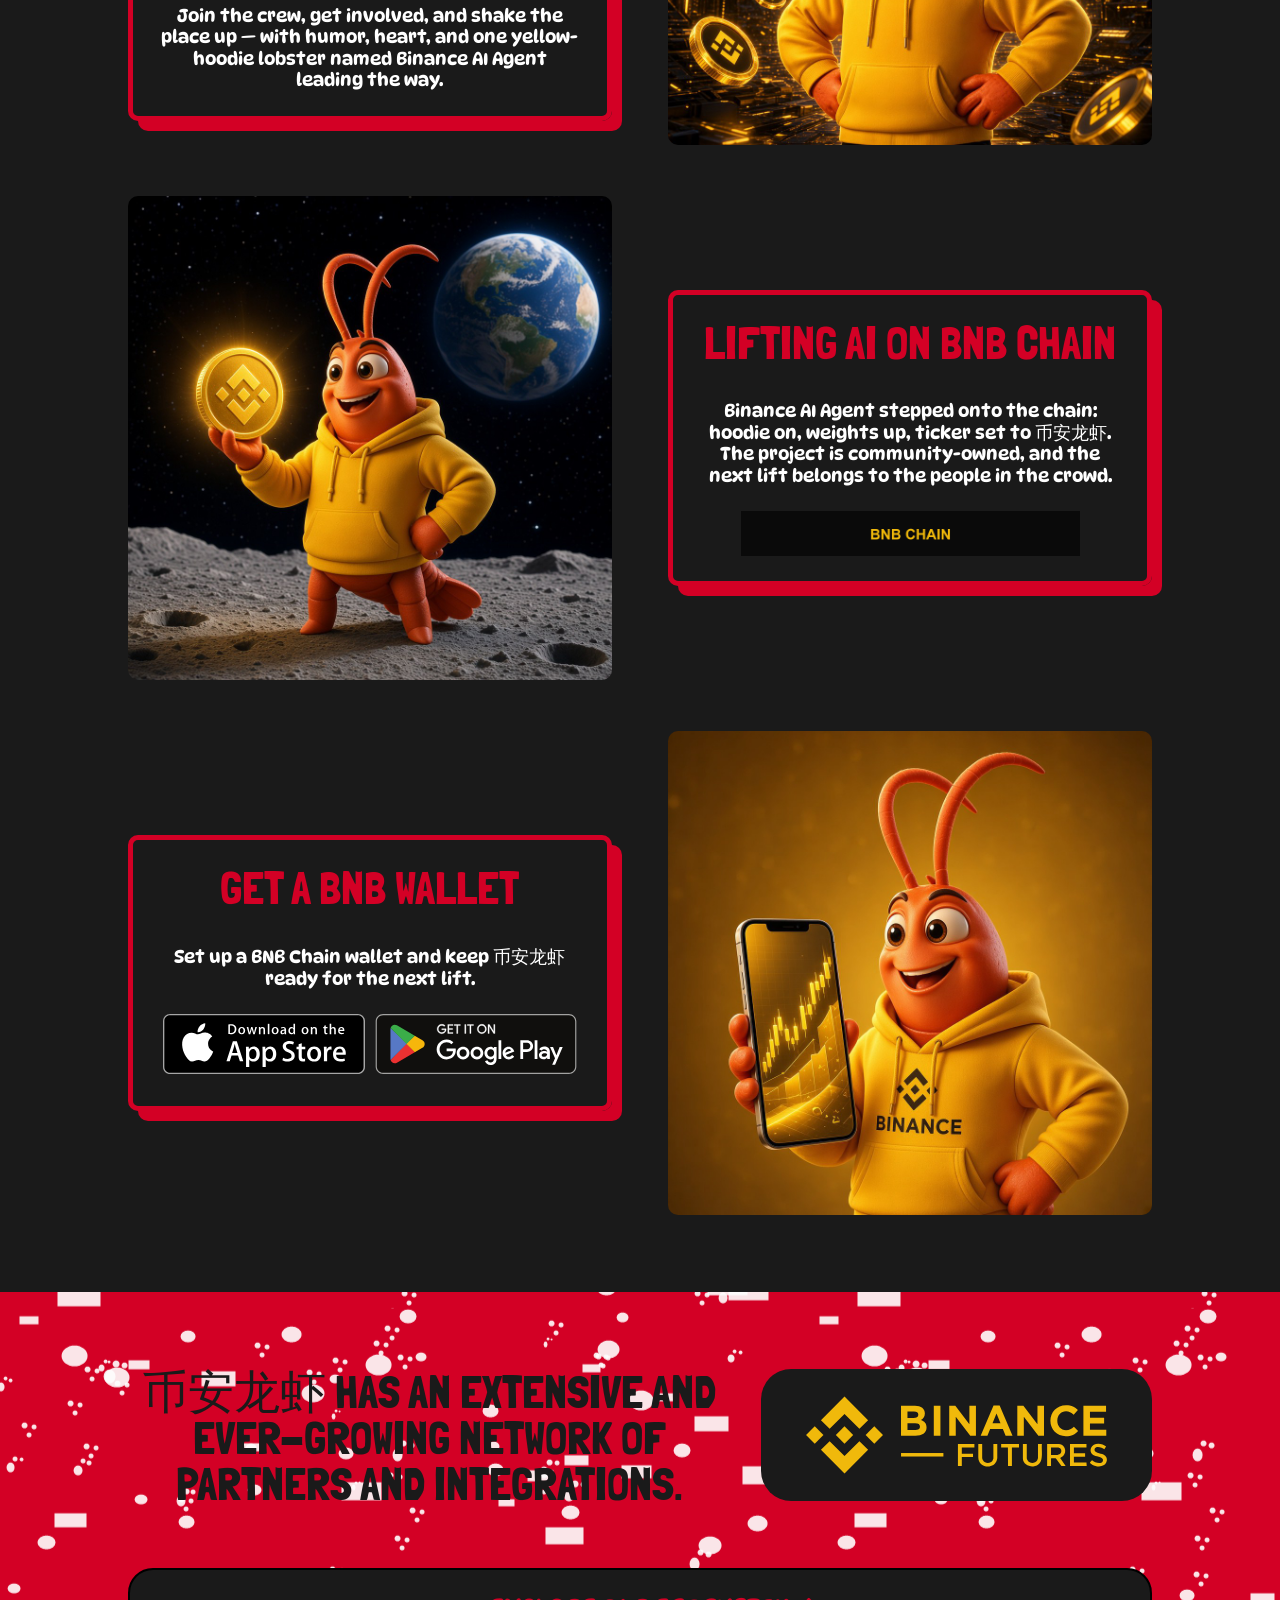
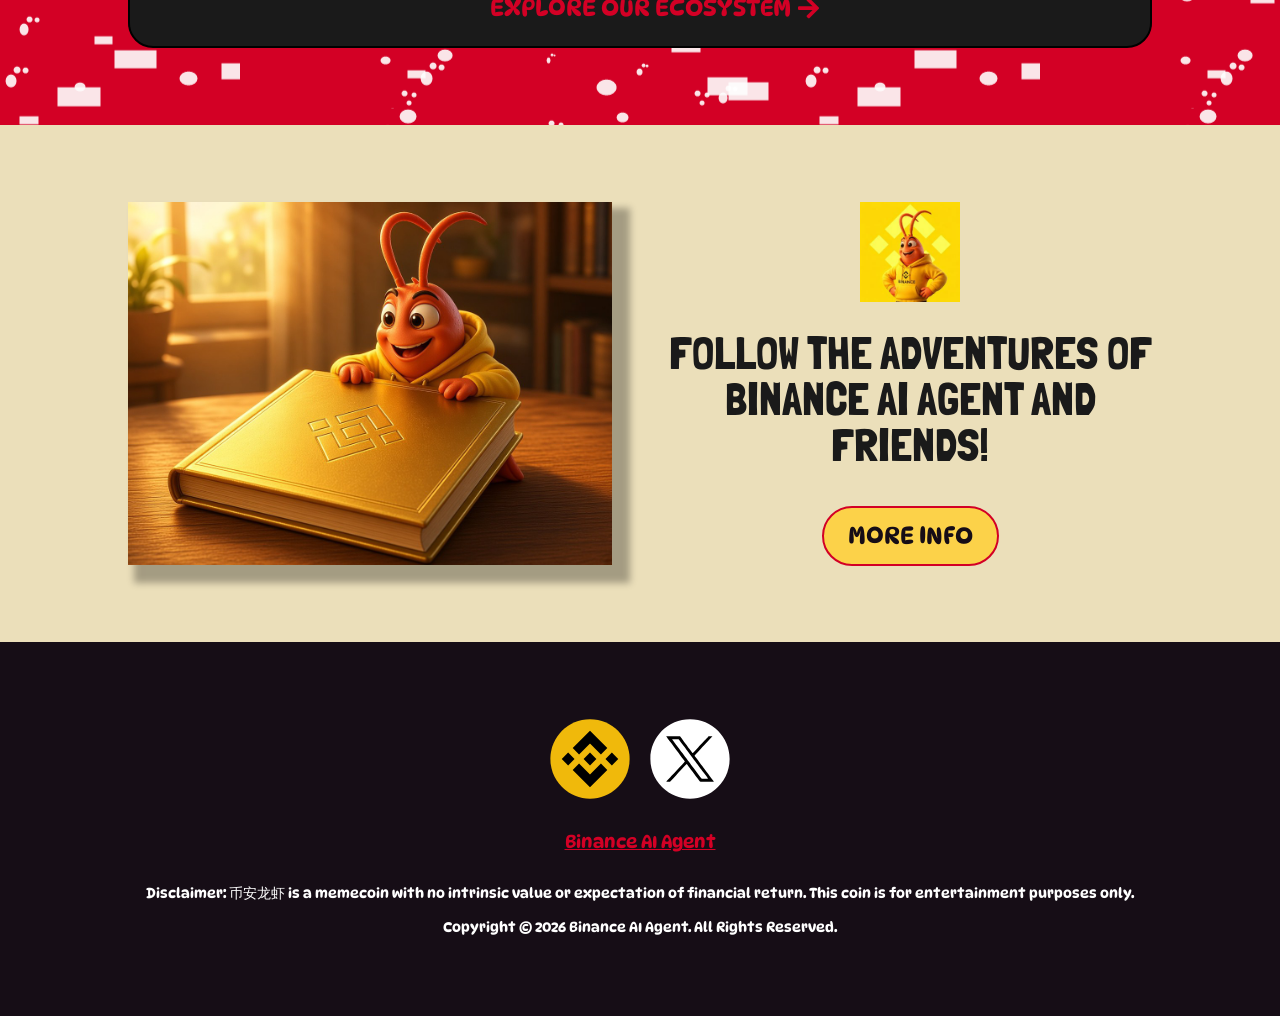
==== commit beebe70f: "update" ====
--- a/index.html
+++ b/index.html
@@ -882,13 +882,13 @@
 				
 				
 				
-				<div class="et_pb_text_inner">TICKER: 币安龙虾 / NAME: BINANCE AI AGENT / CHAIN: BNB CHAIN / CA: TBA</div>
+				<div class="et_pb_text_inner">TICKER: 币安龙虾 / NAME: BINANCE AI AGENT / CHAIN: BNB CHAIN / CA: 0x3783dcefe8811c1293cc0c71cb57109845490e06</div>
 			</div><div class="et_pb_with_border et_pb_module et_pb_text et_pb_text_4  et_pb_text_align_center et_pb_bg_layout_light">
 				
 				
 				
 				
-				<div class="et_pb_text_inner">TBA</div>
+				<div class="et_pb_text_inner">0x3783dcefe8811c1293cc0c71cb57109845490e06</div>
 			</div>
 			</div>
 				
@@ -930,7 +930,7 @@
 				
 				
 				
-				<a href="https://bscscan.com/" target="_blank"><span class="et_pb_image_wrap "><img decoding="async" src="data:image/svg+xml,%3Csvg%20xmlns='http://www.w3.org/2000/svg'%20viewBox='0%200%200%200'%3E%3C/svg%3E" alt="" title="bscscan" class="wp-image-633" data-lazy-src="./wp-content/uploads/2025/04/bsc-scan.svg" /><noscript><img decoding="async" src="./wp-content/uploads/2025/04/bsc-scan.svg" alt="" title="bscscan" class="wp-image-633" /></noscript></span></a>
+				<a href="https://bscscan.com/token/0x3783dcefe8811c1293cc0c71cb57109845490e06" target="_blank"><span class="et_pb_image_wrap "><img decoding="async" src="data:image/svg+xml,%3Csvg%20xmlns='http://www.w3.org/2000/svg'%20viewBox='0%200%200%200'%3E%3C/svg%3E" alt="" title="bscscan" class="wp-image-633" data-lazy-src="./wp-content/uploads/2025/04/bsc-scan.svg" /><noscript><img decoding="async" src="./wp-content/uploads/2025/04/bsc-scan.svg" alt="" title="bscscan" class="wp-image-633" /></noscript></span></a>
 			</div>
 			</div><div class="et_pb_column et_pb_column_1_6 et_pb_column_7  et_pb_css_mix_blend_mode_passthrough">
 				
@@ -954,7 +954,7 @@
 				
 				
 				
-				<a href="https://dexscreener.com/bsc" target="_blank"><span class="et_pb_image_wrap "><img decoding="async" src="data:image/svg+xml,%3Csvg%20xmlns='http://www.w3.org/2000/svg'%20viewBox='0%200%200%200'%3E%3C/svg%3E" alt="" title="dexscreener chart" class="wp-image-560" data-lazy-src="./wp-content/uploads/2025/04/dexscreener-chart.svg" /><noscript><img decoding="async" src="./wp-content/uploads/2025/04/dexscreener-chart.svg" alt="" title="dexscreener chart" class="wp-image-560" /></noscript></span></a>
+				<a href="https://dexscreener.com/bsc/0x3783dcefe8811c1293cc0c71cb57109845490e06" target="_blank"><span class="et_pb_image_wrap "><img decoding="async" src="data:image/svg+xml,%3Csvg%20xmlns='http://www.w3.org/2000/svg'%20viewBox='0%200%200%200'%3E%3C/svg%3E" alt="" title="dexscreener chart" class="wp-image-560" data-lazy-src="./wp-content/uploads/2025/04/dexscreener-chart.svg" /><noscript><img decoding="async" src="./wp-content/uploads/2025/04/dexscreener-chart.svg" alt="" title="dexscreener chart" class="wp-image-560" /></noscript></span></a>
 			</div>
 			</div><div class="et_pb_column et_pb_column_1_6 et_pb_column_9  et_pb_css_mix_blend_mode_passthrough et-last-child">
 				
@@ -1023,7 +1023,7 @@
 <a href="#" target="_blank" rel="noopener" aria-label="Community">
 <img decoding="async" class="social-icon" src="data:image/svg+xml,%3Csvg%20xmlns='http://www.w3.org/2000/svg'%20viewBox='0%200%200%200'%3E%3C/svg%3E" alt="Community icon" data-lazy-src="./wp-content/uploads/2025/04/visit-binance-square.svg" /><noscript><img decoding="async" class="social-icon" src="./wp-content/uploads/2025/04/visit-binance-square.svg" alt="Community icon" /></noscript>
 </a>
-<a href="https://x.com/baaonbnb" target="_blank" rel="noopener" aria-label="Twitter">
+<a href="https://x.com/baiagent" target="_blank" rel="noopener" aria-label="Twitter">
 <img decoding="async" class="social-icon" src="data:image/svg+xml,%3Csvg%20xmlns='http://www.w3.org/2000/svg'%20viewBox='0%200%200%200'%3E%3C/svg%3E" alt="Twitter Icon" data-lazy-src="./wp-content/uploads/2025/04/visit-x.svg" /><noscript><img decoding="async" class="social-icon" src="./wp-content/uploads/2025/04/visit-x.svg" alt="Twitter Icon" /></noscript>
 </a>
 </div>
@@ -1302,7 +1302,7 @@
 <a href="#" target="_blank" rel="noopener" aria-label="Community">
 <img decoding="async" class="social-icon" src="data:image/svg+xml,%3Csvg%20xmlns='http://www.w3.org/2000/svg'%20viewBox='0%200%200%200'%3E%3C/svg%3E" alt="Community icon" data-lazy-src="./wp-content/uploads/2025/04/visit-binance-square.svg" /><noscript><img decoding="async" class="social-icon" src="./wp-content/uploads/2025/04/visit-binance-square.svg" alt="Community icon" /></noscript>
 </a>
-<a href="https://x.com/baaonbnb" target="_blank" rel="noopener" aria-label="Twitter">
+<a href="https://x.com/baiagent" target="_blank" rel="noopener" aria-label="Twitter">
 <img decoding="async" class="social-icon" src="data:image/svg+xml,%3Csvg%20xmlns='http://www.w3.org/2000/svg'%20viewBox='0%200%200%200'%3E%3C/svg%3E" alt="Twitter Icon" data-lazy-src="./wp-content/uploads/2025/04/visit-x.svg" /><noscript><img decoding="async" class="social-icon" src="./wp-content/uploads/2025/04/visit-x.svg" alt="Twitter Icon" /></noscript>
 </a>
 </div>
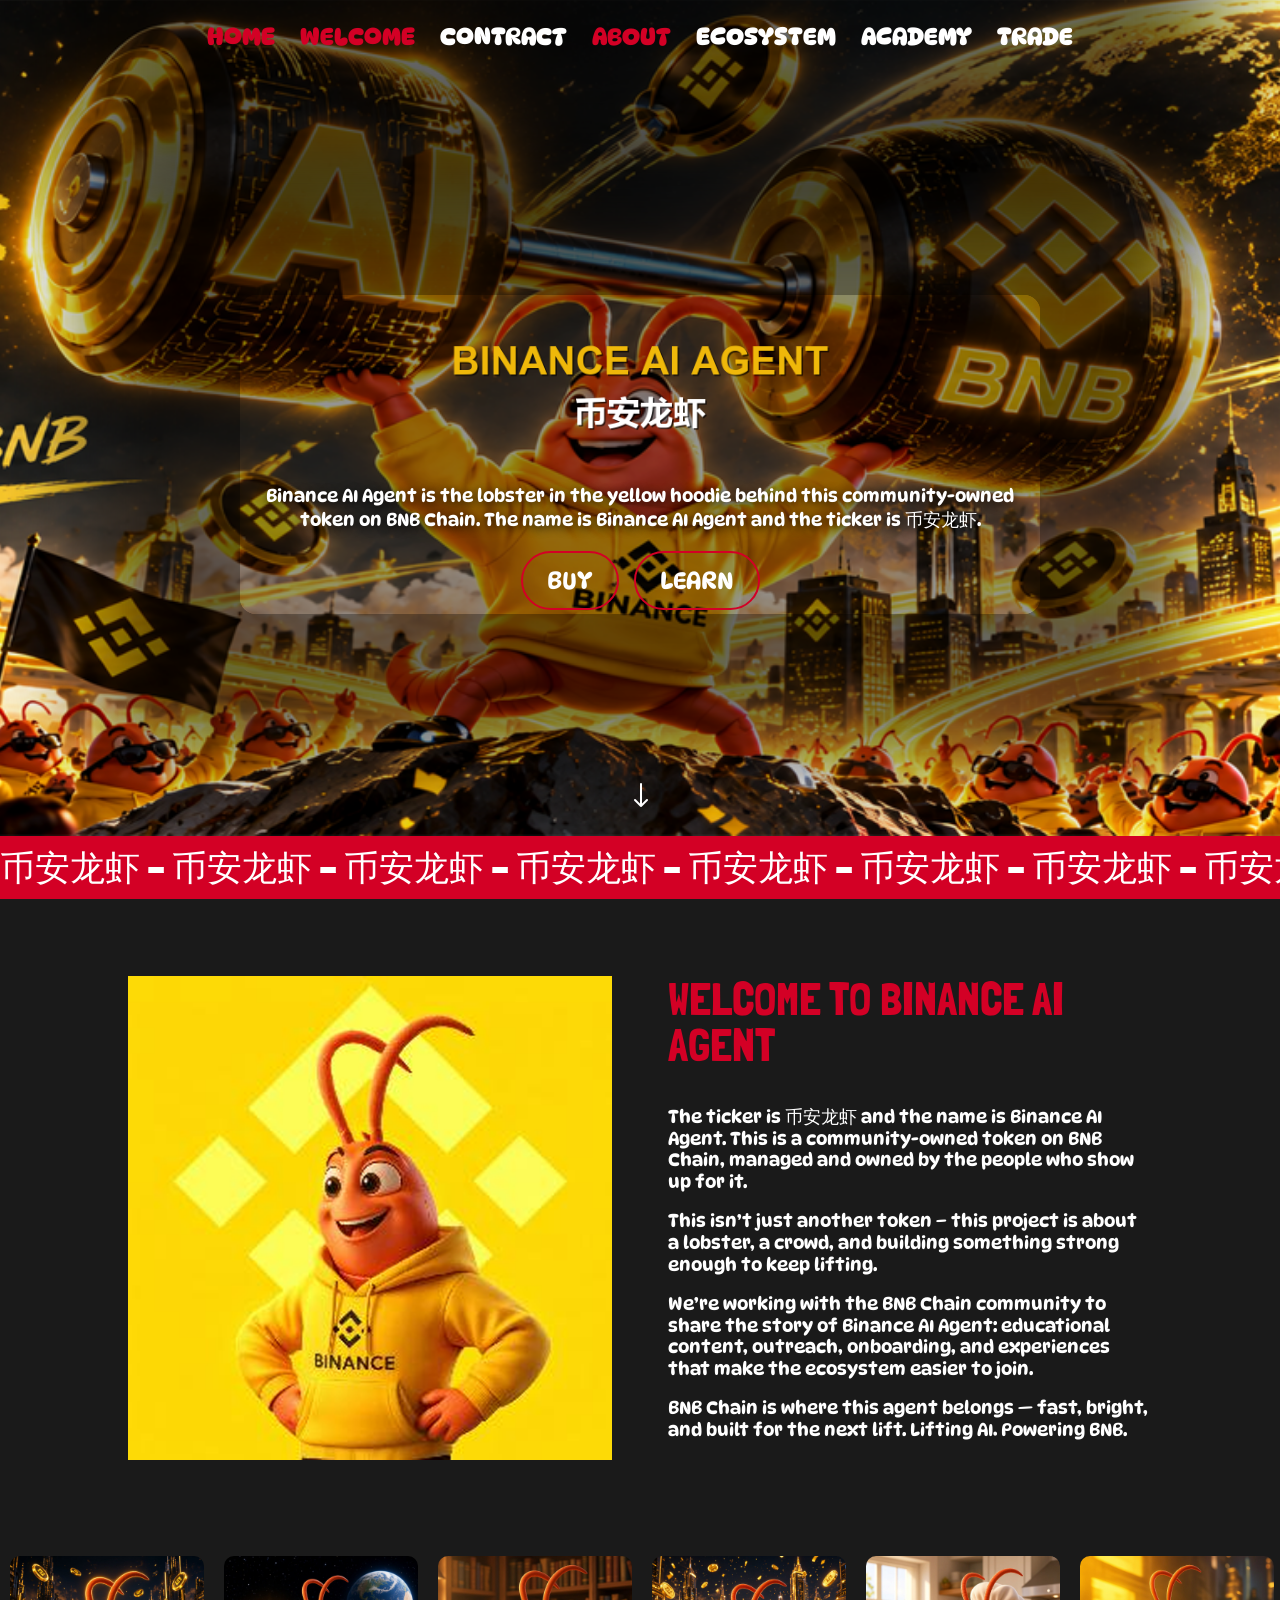
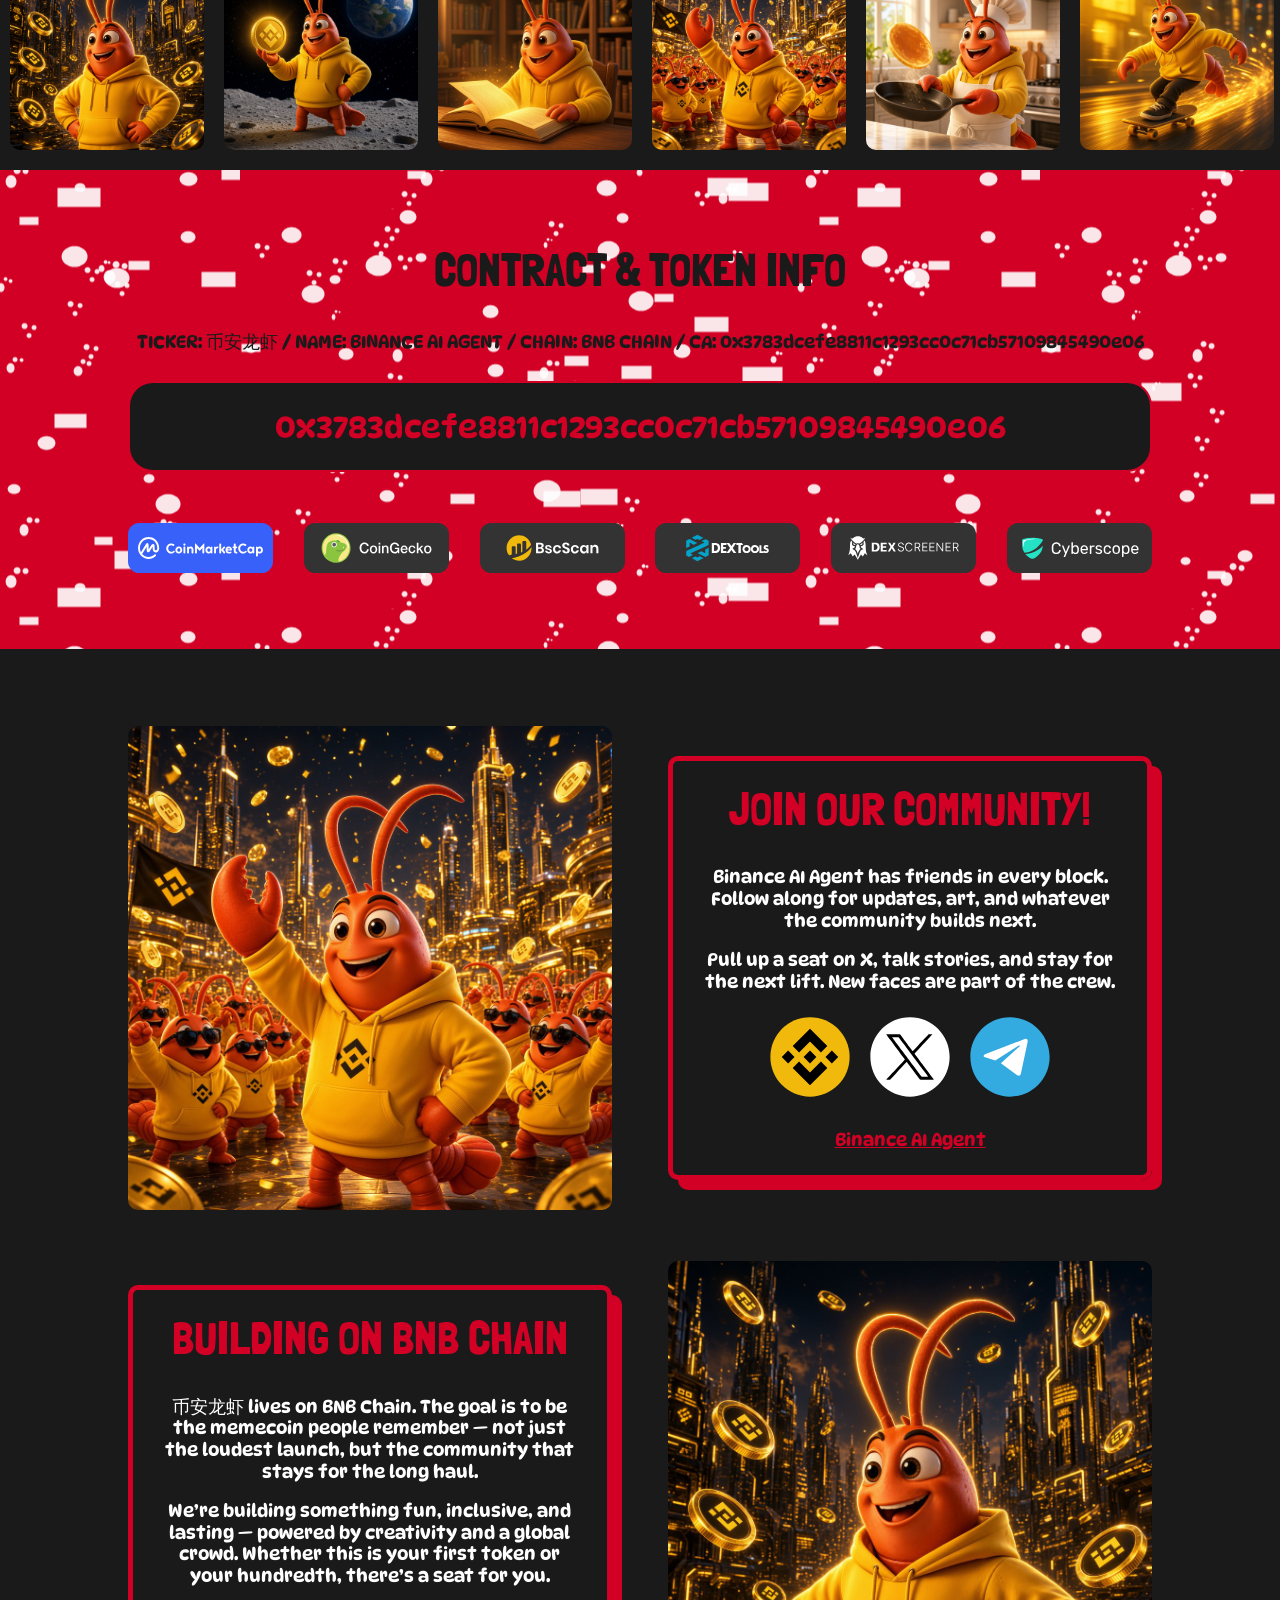
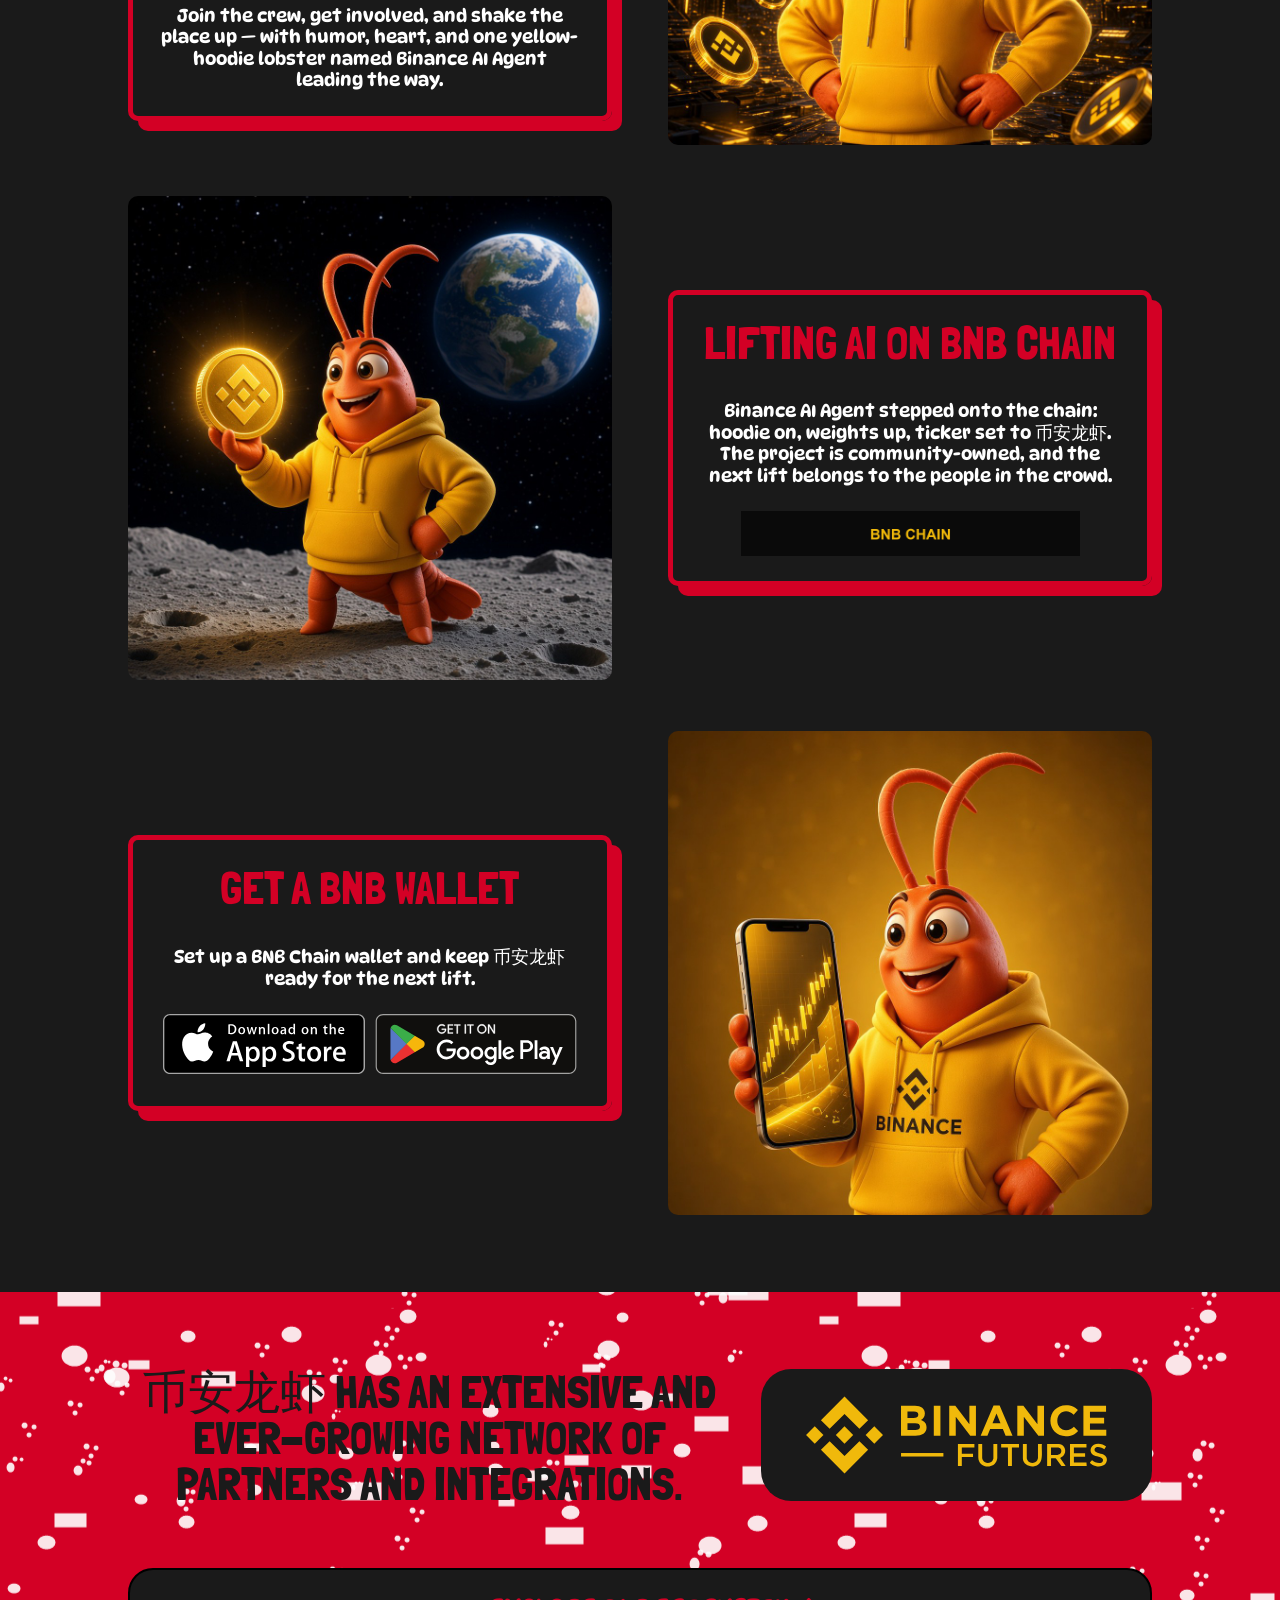
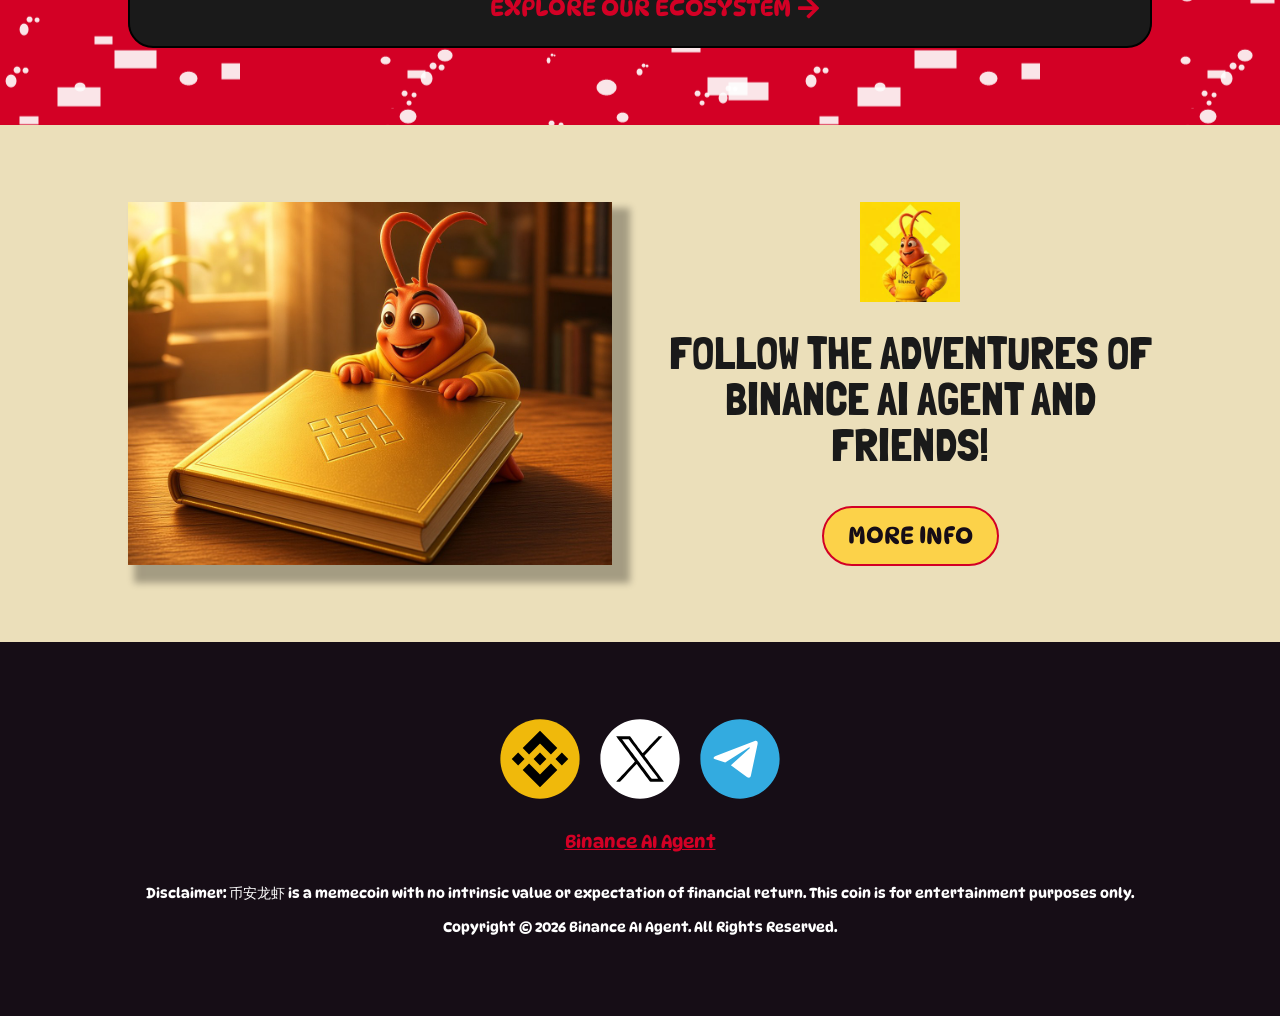
==== commit fc866ac7: "update" ====
--- a/index.html
+++ b/index.html
@@ -1026,6 +1026,9 @@
 <a href="https://x.com/baiagent" target="_blank" rel="noopener" aria-label="Twitter">
 <img decoding="async" class="social-icon" src="data:image/svg+xml,%3Csvg%20xmlns='http://www.w3.org/2000/svg'%20viewBox='0%200%200%200'%3E%3C/svg%3E" alt="Twitter Icon" data-lazy-src="./wp-content/uploads/2025/04/visit-x.svg" /><noscript><img decoding="async" class="social-icon" src="./wp-content/uploads/2025/04/visit-x.svg" alt="Twitter Icon" /></noscript>
 </a>
+<a href="https://t.me/aiagent_tg" target="_blank" rel="noopener" aria-label="Telegram">
+<img decoding="async" class="social-icon" src="data:image/svg+xml,%3Csvg%20xmlns='http://www.w3.org/2000/svg'%20viewBox='0%200%200%200'%3E%3C/svg%3E" alt="Telegram Icon" data-lazy-src="./wp-content/uploads/2025/04/visit-telegram.svg" /><noscript><img decoding="async" class="social-icon" src="./wp-content/uploads/2025/04/visit-telegram.svg" alt="Telegram Icon" /></noscript>
+</a>
 </div>
 </div>
 			</div><div class="et_pb_module et_pb_text et_pb_text_7  et_pb_text_align_center et_pb_bg_layout_light">
@@ -1304,6 +1307,9 @@
 </a>
 <a href="https://x.com/baiagent" target="_blank" rel="noopener" aria-label="Twitter">
 <img decoding="async" class="social-icon" src="data:image/svg+xml,%3Csvg%20xmlns='http://www.w3.org/2000/svg'%20viewBox='0%200%200%200'%3E%3C/svg%3E" alt="Twitter Icon" data-lazy-src="./wp-content/uploads/2025/04/visit-x.svg" /><noscript><img decoding="async" class="social-icon" src="./wp-content/uploads/2025/04/visit-x.svg" alt="Twitter Icon" /></noscript>
+</a>
+<a href="https://t.me/aiagent_tg" target="_blank" rel="noopener" aria-label="Telegram">
+<img decoding="async" class="social-icon" src="data:image/svg+xml,%3Csvg%20xmlns='http://www.w3.org/2000/svg'%20viewBox='0%200%200%200'%3E%3C/svg%3E" alt="Telegram Icon" data-lazy-src="./wp-content/uploads/2025/04/visit-telegram.svg" /><noscript><img decoding="async" class="social-icon" src="./wp-content/uploads/2025/04/visit-telegram.svg" alt="Telegram Icon" /></noscript>
 </a>
 </div>
 </div>
